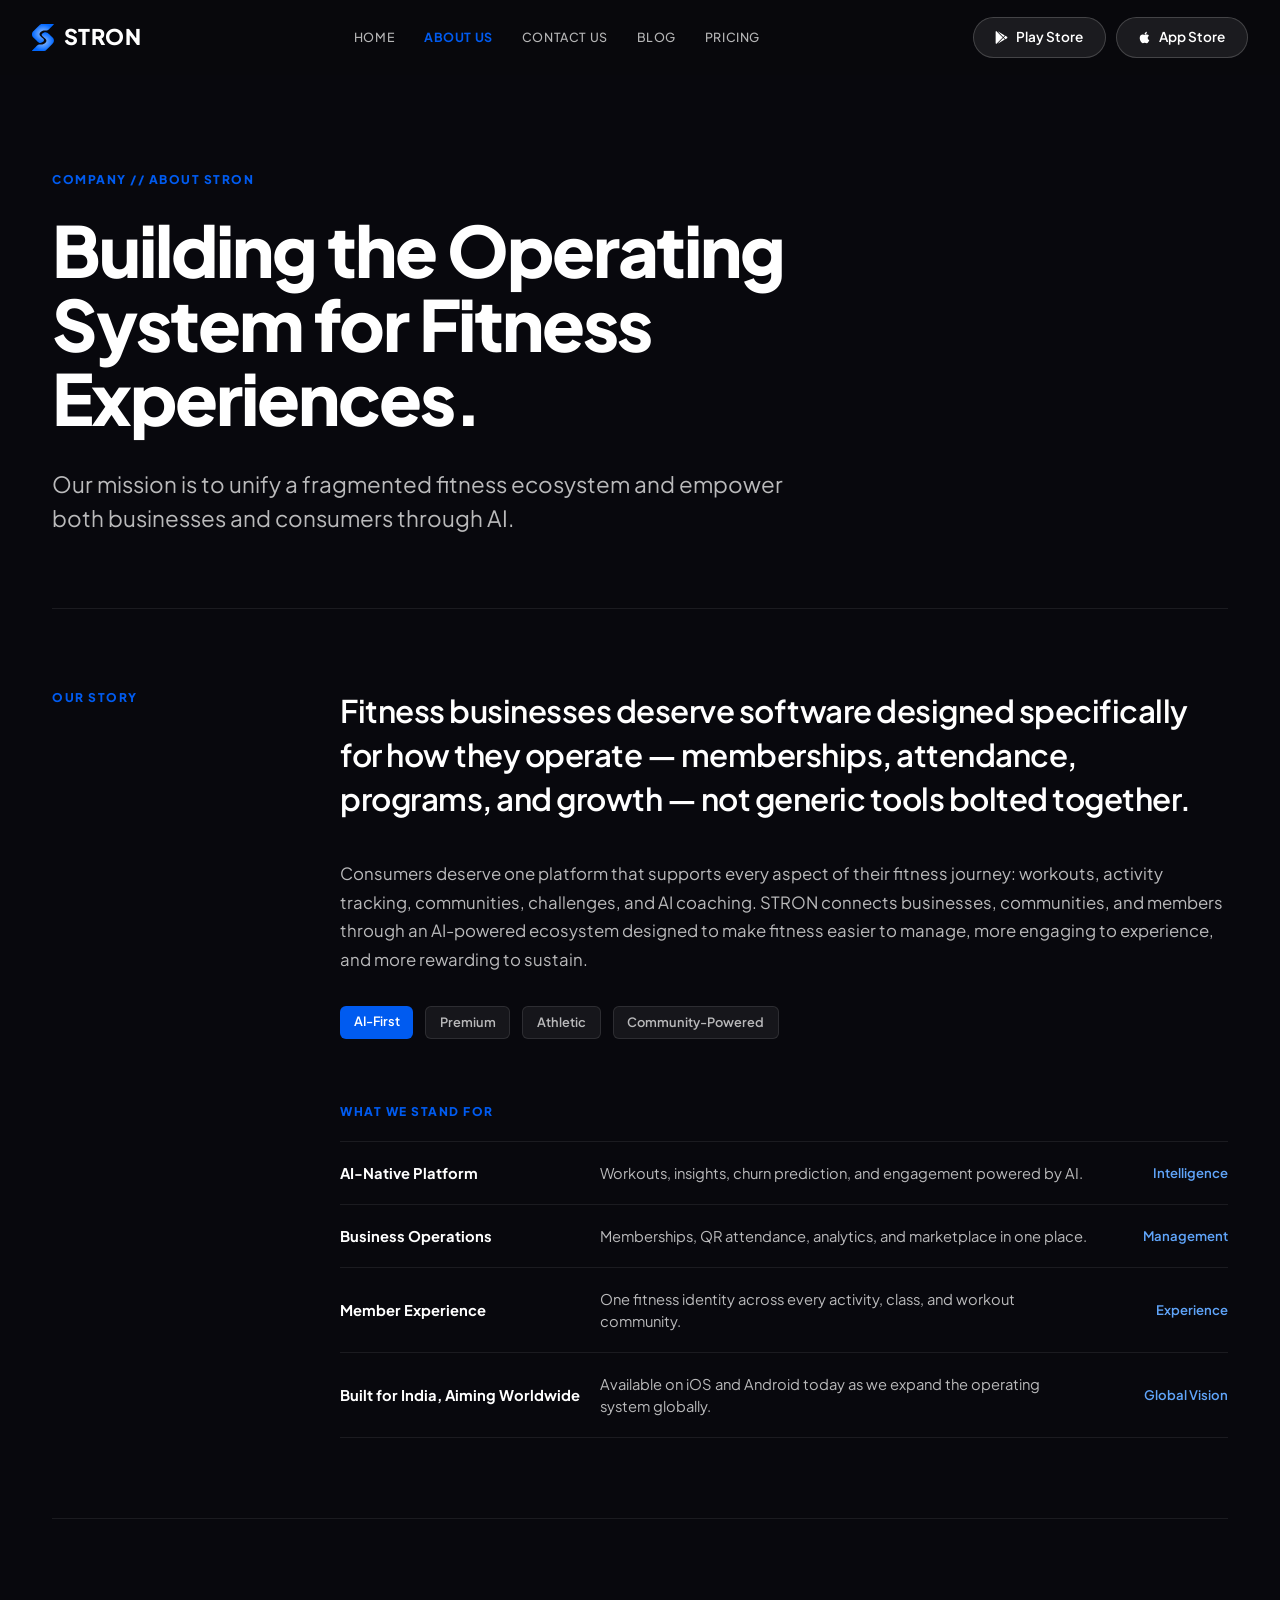
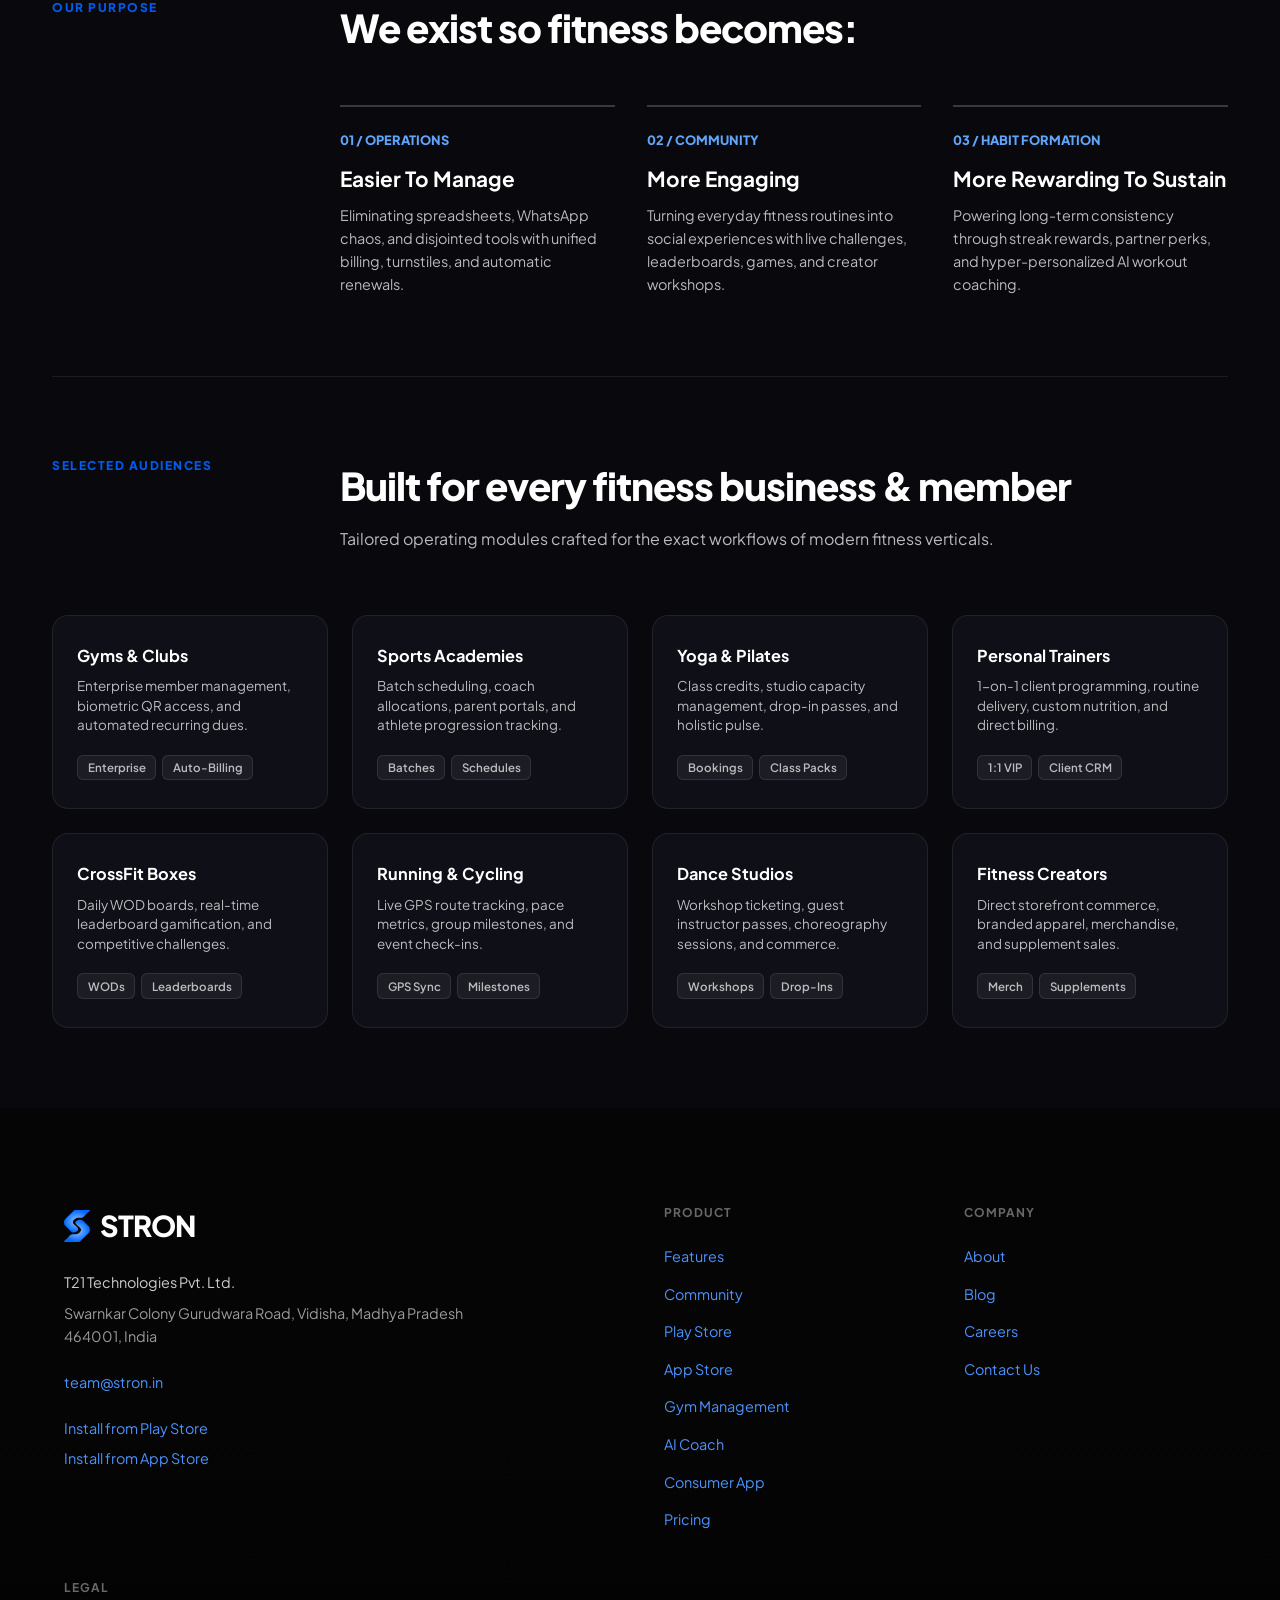
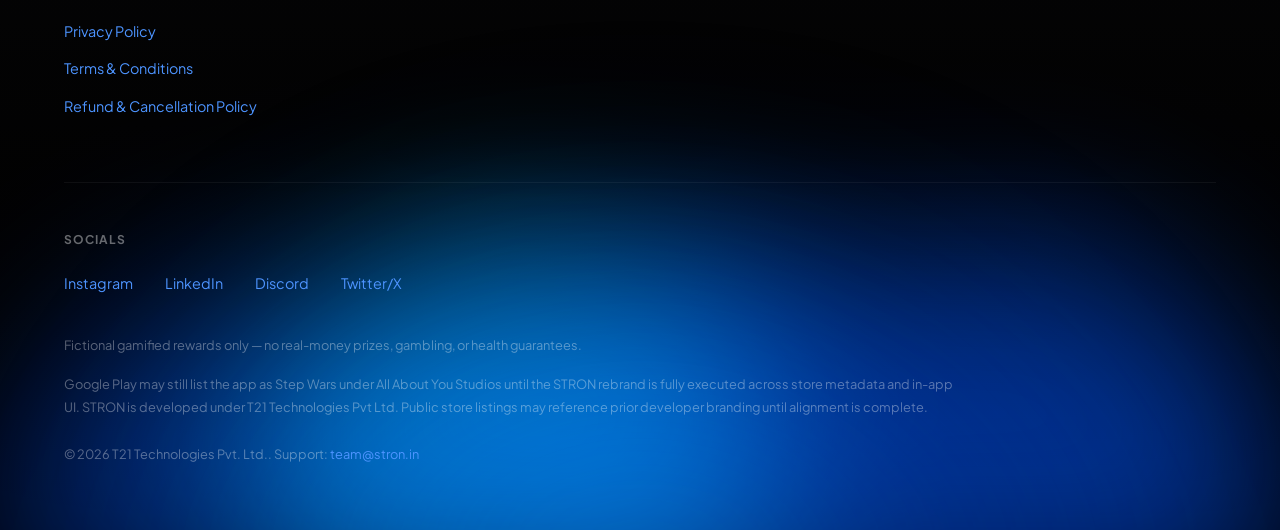
==== about.html @ ba8e8f4c "Remove duplicate navigation bar on About Us page" ====
<!DOCTYPE html>
<html lang="en">
<head>
    <meta charset="UTF-8">
    <meta name="viewport" content="width=device-width, initial-scale=1.0">
    <title>About — STRON | The Fitness Operating Platform</title>
    <meta name="description" content="Building the Operating System for Fitness Experiences. Unifying a fragmented fitness ecosystem through AI.">

    <link rel="preconnect" href="https://fonts.googleapis.com">
    <link rel="preconnect" href="https://fonts.gstatic.com" crossorigin>
    <link href="https://fonts.googleapis.com/css2?family=Plus+Jakarta+Sans:wght@400;500;600;700;800&family=Instrument+Serif:ital@0;1&display=swap" rel="stylesheet">
    <link rel="stylesheet" href="style.css?v=2">

    <style>
        :root {
            --bg-color: #08080d;
            --card-bg: #0e0f17;
            --card-hover: #141522;
            --text-primary: #ffffff;
            --text-secondary: rgba(255, 255, 255, 0.72);
            --text-muted: rgba(255, 255, 255, 0.45);
            --border-light: rgba(255, 255, 255, 0.08);
            --accent-blue: #005bf0;
            --font-main: 'Plus Jakarta Sans', -apple-system, BlinkMacSystemFont, sans-serif;
        }

        body {
            background-color: var(--bg-color);
            color: var(--text-primary);
            font-family: var(--font-main);
            margin: 0;
            padding: 0;
            -webkit-font-smoothing: antialiased;
        }

        /* Minimal Dark Navigation */
        .about-nav {
            position: sticky;
            top: 0;
            z-index: 1000;
            background: rgba(8, 8, 13, 0.95);
            backdrop-filter: blur(14px);
            -webkit-backdrop-filter: blur(14px);
            border-bottom: 1px solid var(--border-light);
            padding: 1.1rem 2.5rem;
            display: flex;
            justify-content: space-between;
            align-items: center;
        }

        .about-nav-logo {
            font-size: 1.15rem;
            font-weight: 800;
            letter-spacing: -0.5px;
            color: #ffffff;
            text-decoration: none;
            display: inline-flex;
            align-items: center;
            gap: 8px;
        }

        .about-nav-links {
            display: flex;
            align-items: center;
            gap: 2rem;
        }

        .about-nav-link {
            font-size: 0.82rem;
            font-weight: 600;
            color: var(--text-muted);
            text-decoration: none;
            letter-spacing: 0.5px;
            transition: color 0.2s ease;
        }

        .about-nav-link:hover, .about-nav-link.active {
            color: #ffffff;
        }

        .about-nav-cta {
            display: flex;
            align-items: center;
            gap: 10px;
        }

        .btn-white-pill {
            background: #ffffff;
            color: #08080d;
            border-radius: 999px;
            padding: 0.55rem 1.35rem;
            font-size: 0.82rem;
            font-weight: 700;
            text-decoration: none;
            display: inline-flex;
            align-items: center;
            gap: 6px;
            border: none;
            transition: all 0.2s ease;
        }

        .btn-white-pill:hover {
            background: #e2e8f0;
            transform: translateY(-1px);
        }

        /* Container */
        .editorial-container {
            max-width: 1240px;
            margin: 0 auto;
            padding: 0 2rem;
        }

        /* Section Layouts */
        .editorial-section {
            padding: 5rem 0;
            border-bottom: 1px solid var(--border-light);
        }

        .editorial-section:last-child {
            border-bottom: none;
        }

        .section-label {
            font-size: 0.75rem;
            font-weight: 800;
            letter-spacing: 1.5px;
            color: #005bf0;
            text-transform: uppercase;
            margin-bottom: 1.5rem;
            display: block;
        }

        /* Hero Header */
        .hero-statement {
            font-size: clamp(2.5rem, 5.5vw, 4.5rem);
            font-weight: 800;
            line-height: 1.05;
            letter-spacing: -2px;
            margin: 0 0 2rem 0;
            color: #ffffff;
            max-width: 980px;
        }

        .hero-lead {
            font-size: clamp(1.1rem, 2vw, 1.4rem);
            line-height: 1.55;
            color: var(--text-secondary);
            max-width: 780px;
            margin: 0;
            font-weight: 400;
        }

        /* Outcomes / Metrics Grid (Dark Theme) */
        .outcomes-grid {
            display: grid;
            grid-template-columns: repeat(4, 1fr);
            border-top: 1px solid var(--border-light);
            border-left: 1px solid var(--border-light);
            margin-top: 2.5rem;
        }

        .outcome-col {
            border-right: 1px solid var(--border-light);
            border-bottom: 1px solid var(--border-light);
            padding: 3rem 2rem 2.5rem 2rem;
            display: flex;
            flex-direction: column;
            justify-content: space-between;
            min-height: 280px;
            background: var(--card-bg);
            transition: background 0.2s ease;
        }

        .outcome-col:hover {
            background: var(--card-hover);
        }

        .outcome-col-header {
            font-size: 0.8rem;
            font-weight: 700;
            color: var(--text-muted);
            letter-spacing: 0.5px;
            display: flex;
            align-items: center;
            justify-content: space-between;
        }

        .outcome-number {
            font-size: clamp(3rem, 4.5vw, 4.2rem);
            font-weight: 800;
            line-height: 1;
            letter-spacing: -2px;
            color: #ffffff;
            margin: 2rem 0 0.5rem 0;
        }

        .outcome-desc {
            font-size: 0.88rem;
            line-height: 1.45;
            color: var(--text-secondary);
            margin: 0;
            font-weight: 400;
        }

        /* 2-Column Asymmetric Row */
        .asym-row {
            display: grid;
            grid-template-columns: 240px 1fr;
            gap: 3rem;
        }

        .statement-text {
            font-size: clamp(1.4rem, 2.5vw, 1.95rem);
            font-weight: 600;
            line-height: 1.4;
            letter-spacing: -0.5px;
            color: #ffffff;
            margin-bottom: 2.5rem;
        }

        /* Directory / Tabular Roster */
        .roster-table {
            width: 100%;
            border-top: 1px solid var(--border-light);
        }

        .roster-row {
            display: grid;
            grid-template-columns: 260px 1fr 140px;
            padding: 1.25rem 0;
            border-bottom: 1px solid var(--border-light);
            font-size: 0.92rem;
            align-items: center;
            transition: background 0.15s ease;
        }

        .roster-row:hover {
            background: rgba(255, 255, 255, 0.03);
        }

        .roster-title {
            font-weight: 700;
            color: #ffffff;
        }

        .roster-desc {
            color: var(--text-secondary);
            font-weight: 400;
        }

        .roster-tag {
            color: #60a5fa;
            text-align: right;
            font-size: 0.82rem;
            font-weight: 600;
        }

        /* Selected Audiences Grid (Dark Theme) */
        .clients-grid {
            display: grid;
            grid-template-columns: repeat(4, 1fr);
            gap: 1.5rem;
            margin-top: 1rem;
        }

        .client-card {
            background: var(--card-bg);
            border: 1px solid var(--border-light);
            border-radius: 16px;
            padding: 1.75rem 1.5rem;
            display: flex;
            flex-direction: column;
            justify-content: space-between;
            min-height: 190px;
            transition: transform 0.2s ease, border-color 0.2s ease, box-shadow 0.2s ease;
        }

        .client-card:hover {
            border-color: rgba(255, 255, 255, 0.2);
            background: var(--card-hover);
            transform: translateY(-2px);
            box-shadow: 0 10px 30px rgba(0,0,0,0.5);
        }

        .client-icon-title {
            display: flex;
            align-items: center;
            gap: 8px;
            font-weight: 700;
            font-size: 1.02rem;
            color: #ffffff;
            margin-bottom: 0.5rem;
        }

        .client-card p {
            font-size: 0.84rem;
            line-height: 1.45;
            color: var(--text-secondary);
            margin: 0 0 1.25rem 0;
            font-weight: 400;
        }

        .client-tags {
            display: flex;
            flex-wrap: wrap;
            gap: 6px;
        }

        .client-tag {
            font-size: 0.72rem;
            font-weight: 600;
            background: rgba(255, 255, 255, 0.06);
            color: rgba(255, 255, 255, 0.7);
            border: 1px solid rgba(255, 255, 255, 0.1);
            padding: 0.2rem 0.6rem;
            border-radius: 6px;
        }

        /* Philosophy 3-Cols */
        .philosophy-grid {
            display: grid;
            grid-template-columns: repeat(3, 1fr);
            gap: 2rem;
        }

        .philosophy-card {
            border-top: 2px solid rgba(255, 255, 255, 0.2);
            padding-top: 1.5rem;
        }

        .philosophy-num {
            font-size: 0.8rem;
            font-weight: 800;
            color: #60a5fa;
            margin-bottom: 1rem;
            display: block;
        }

        .philosophy-title {
            font-size: 1.3rem;
            font-weight: 700;
            color: #ffffff;
            margin: 0 0 0.75rem 0;
            line-height: 1.25;
        }

        .philosophy-desc {
            font-size: 0.9rem;
            line-height: 1.6;
            color: var(--text-secondary);
            margin: 0;
        }

        /* Legal Box */
        .legal-box {
            background: #0e1019;
            border: 1px solid rgba(255, 255, 255, 0.1);
            color: #ffffff;
            border-radius: 24px;
            padding: 3.5rem;
            display: grid;
            grid-template-columns: 1.2fr 1fr;
            gap: 3rem;
            align-items: center;
        }

        /* Footer minimal */
        .editorial-footer {
            padding: 3.5rem 0 4rem 0;
            border-top: 1px solid var(--border-light);
            display: flex;
            justify-content: space-between;
            align-items: center;
            color: var(--text-muted);
            font-size: 0.82rem;
        }

        /* Mobile Responsive */
        @media (max-width: 960px) {
            .outcomes-grid { grid-template-columns: repeat(2, 1fr); }
            .clients-grid { grid-template-columns: repeat(2, 1fr); }
            .philosophy-grid { grid-template-columns: 1fr; }
            .asym-row { grid-template-columns: 1fr; gap: 1rem; }
            .legal-box { grid-template-columns: 1fr; gap: 2rem; padding: 2rem; }
            .roster-row { grid-template-columns: 1fr; gap: 0.5rem; }
            .roster-tag { text-align: left; }
            .about-nav-links { display: none; }
        }

        @media (max-width: 600px) {
            .outcomes-grid { grid-template-columns: 1fr; }
            .clients-grid { grid-template-columns: 1fr; }
            .about-nav { padding: 1rem 1.5rem; }
            .editorial-section { padding: 3.5rem 0; }
        }
    </style>
            <link rel="icon" type="image/svg+xml" href="assets/stron-logo.svg">
</head>
<body>

    <!-- Minimalist Dark Navigation Bar -->
                <!-- Top Black Navigation Bar -->
        <nav class="nav new-nav">
            <div class="nav-container">
                <a href="index.html" class="logo">
                    <svg class="logo-icon" width="22" height="27" viewBox="0 0 207 254" fill="none" xmlns="http://www.w3.org/2000/svg">
                        <g>
                            <path d="M119.61 254H2.19376C1.37286 253.073 0.592382 252.178 -0.421875 251.452V250.891C3.44531 246.013 8.56581 241.421 13.0834 237.075L31.8728 218.886C38.3569 212.604 47.3205 202.12 54.2921 197.125C57.6344 194.773 61.5206 193.311 65.5843 192.876C68.734 192.508 72.9636 192.65 76.1591 192.638C85.9774 192.605 94.4669 193.851 104.113 190.7C107.746 189.514 109.817 188.971 113.178 186.753C116.354 184.657 119.265 183.018 122 180.5C125.295 177.467 127.652 174.89 130.544 171.37C134.824 166.16 135.874 161.624 135.212 155.003C134.498 147.851 130.367 143.802 125.343 139.053C123.724 137.523 122.715 136.394 120.878 134.917C116.255 131.202 111.481 126.819 107.188 122.747C104.383 120.086 98.19 114.933 96.5099 111.966C93.3748 107.814 89.9271 103.588 90.5 98.5004C90.808 93.0054 97.5716 89.1618 101.73 85.9311C103.238 84.7593 107.549 81.9455 109.344 81.2072C116.141 78.4123 128.041 76.6711 135.212 79.0002C139.656 78.9809 146.045 81.143 149.166 83.9515C153.592 87.9066 157.954 91.933 162.25 96.0294C164.477 98.1724 166.621 100.4 168.835 102.555C170.472 104.136 172.208 105.536 173.851 107.115C180.424 113.431 186.955 119.819 193.508 126.151C195.379 127.959 197.227 129.785 198.705 131.889C204.995 140.827 207.49 151.893 205.643 162.665C203.741 173.518 199.319 180.541 191.128 187.607C190.314 188.308 189.383 189.307 188.604 190.08L167.775 210.587C157.96 220.266 148.639 229.798 138.663 239.42L131.487 246.211C128.523 249.063 126.535 251.624 122.436 252.833C121.597 253.081 120.291 253.481 119.61 254Z" fill="url(#paint0_radial_logo_nav)"/>
                            <path d="M86.3885 0H203.805C204.626 0.927005 205.406 1.82229 206.421 2.54762V3.10913C202.553 7.98727 197.433 12.5793 192.915 16.9249L174.126 35.1137C167.642 41.3963 158.678 51.8801 151.707 56.8751C148.364 59.2269 144.478 60.6892 140.414 61.1239C137.265 61.492 133.035 61.3505 129.84 61.3615C120.021 61.3953 111.532 60.1488 101.886 63.2995C98.2527 64.4864 96.1824 65.0287 92.8213 67.2471C89.6451 69.3434 86.7343 71.482 83.999 74C80.7043 77.0329 78.3469 79.1098 75.4548 82.63C71.1747 87.8398 70.1247 92.3757 70.7866 98.9974C71.5011 106.149 75.6321 110.198 80.6561 114.947C82.2749 116.477 83.2837 117.606 85.121 119.083C89.7435 122.798 94.5177 127.181 98.8107 131.253C101.616 133.914 107.809 139.067 109.489 142.034C112.624 146.186 112.995 150.333 112.422 155.42C112.114 160.915 108.427 164.838 104.269 168.069C102.761 169.241 98.4501 172.055 96.6547 172.793C89.8578 175.588 77.3399 181.262 70.169 178.933C65.7253 178.952 59.9542 172.857 56.8332 170.049C52.407 166.093 48.0452 162.067 43.7493 157.971C41.5223 155.828 39.3785 153.6 37.1642 151.445C35.5273 149.864 33.7911 148.464 32.1477 146.885C25.5751 140.569 19.0443 134.181 12.4911 127.849C10.6202 126.041 8.77172 124.215 7.29434 122.111C1.00402 113.173 -1.49052 102.107 0.356312 91.3347C2.25794 80.482 6.6798 73.459 14.8713 66.3933C15.6846 65.6917 16.6155 64.6929 17.3953 63.92L38.2243 43.413C48.0391 33.734 57.36 24.2024 67.336 14.5802L74.5115 7.78897C77.4759 4.93724 79.4642 2.37637 83.5625 1.16656C84.4022 0.918715 85.7083 0.518667 86.3885 0Z" fill="url(#paint1_radial_logo_nav)"/>
                        </g>
                        <defs>
                            <radialGradient id="paint0_radial_logo_nav" cx="0" cy="0" r="1" gradientUnits="userSpaceOnUse" gradientTransform="translate(102.908 164.26) rotate(90) scale(89.7406 103.33)">
                                <stop stop-color="#96C1FF"/>
                                <stop offset="1" stop-color="#0067FF"/>
                            </radialGradient>
                            <radialGradient id="paint1_radial_logo_nav" cx="0" cy="0" r="1" gradientUnits="userSpaceOnUse" gradientTransform="translate(103.091 89.7406) rotate(90) scale(89.7406 103.33)">
                                <stop stop-color="#96C1FF"/>
                                <stop offset="1" stop-color="#0067FF"/>
                            </radialGradient>
                        </defs>
                    </svg>
                    STRON
                </a>
                <div class="nav-links">
                    <a href="index.html" class="nav-link">HOME</a>
                    <a href="about.html" class="nav-link active">ABOUT US</a>
                    <a href="contact.html" class="nav-link">CONTACT US</a>
                    <a href="blog.html" class="nav-link">BLOG</a>
                    <a href="pricing.html" class="nav-link">PRICING</a>
                </div>
                <div class="nav-cta" style="gap: 10px; display: flex; align-items: center;">
                    <a href="https://play.google.com/store/apps/details?id=com.stepwars.stepwarsnew_app" target="_blank" class="nav-pill-btn" style="display: inline-flex; align-items: center; justify-content: center; gap: 8px; background: rgba(255, 255, 255, 0.08); color: #ffffff; border: 1px solid rgba(255, 255, 255, 0.18); border-radius: 999px; font-weight: 600; font-size: 0.85rem; padding: 0.58rem 1.35rem; text-decoration: none; transition: all 0.2s ease;">
                        <svg viewBox="0 0 512 512" width="13" height="13" fill="currentColor"><path d="M325.3 234.3L104.6 13l280.8 161.2-60.1 60.1zM47 0C34 6.8 25.3 19.2 25.3 35.3v441.3c0 16.1 8.7 28.5 21.7 35.3l256.6-256L47 0zm425.2 225.6l-58.9-34.1-65.7 64.5 65.7 64.5 60.1-34.1c18-14.3 18-46.5-1.2-60.8zM104.6 499l280.8-161.2-60.1-60.1L104.6 499z"/></svg>
                        Play Store
                    </a>
                    <a href="https://apps.apple.com" target="_blank" class="nav-pill-btn" style="display: inline-flex; align-items: center; justify-content: center; gap: 8px; background: rgba(255, 255, 255, 0.08); color: #ffffff; border: 1px solid rgba(255, 255, 255, 0.18); border-radius: 999px; font-weight: 600; font-size: 0.85rem; padding: 0.58rem 1.35rem; text-decoration: none; transition: all 0.2s ease;">
                        <svg viewBox="0 0 384 512" width="13" height="13" fill="currentColor"><path d="M318.7 268.7c-.2-36.7 16.4-64.4 50-84.8-18.8-26.9-47.2-41.7-84.7-44.6-35.5-2.8-74.3 20.7-88.5 20.7-15 0-49.4-19.7-76.4-19.7C63.3 141.2 4 184.8 4 273.5q0 39.3 14.4 81.2c12.8 36.7 59 126.7 107.2 125.2 25.2-.6 43-17.9 75.8-17.9 31.8 0 48.3 17.9 76.4 17.9 48.6-.7 90.4-82.5 102.6-119.3-65.2-30.7-61.7-90-61.7-91.9zm-56.6-164.2c27.3-32.4 24.8-61.9 24-72.5-24.1 1.4-52 16.4-67.9 34.9-17.5 19.8-27.8 44.3-25.6 71.9 26.1 2 49.9-11.4 69.5-34.3z"/></svg>
                        App Store
                    </a>
                </div>
                <button class="mobile-menu-toggle" aria-label="Toggle menu">
                    <span></span>
                    <span></span>
                </button>
            </div>
        </nav>

    <main class="editorial-container">
        
        <!-- SECTION 1: HERO HEADER -->
        <section class="editorial-section" style="padding-top: 6rem; padding-bottom: 4.5rem;">
            <span class="section-label">COMPANY // ABOUT STRON</span>
            <h1 class="hero-statement">
                Building the Operating System for Fitness Experiences.
            </h1>
            <p class="hero-lead">
                Our mission is to unify a fragmented fitness ecosystem and empower both businesses and consumers through AI.
            </p>
        </section>

        <!-- SECTION 3: OUR STORY & WHAT WE STAND FOR (Editorial Two-Column Layout) -->
        <section class="editorial-section">
            <div class="asym-row">
                <div>
                    <span class="section-label">OUR STORY</span>
                </div>
                <div>
                    <div class="statement-text">
                        Fitness businesses deserve software designed specifically for how they operate — memberships, attendance, programs, and growth — not generic tools bolted together.
                    </div>
                    <p style="font-size: 1.05rem; line-height: 1.7; color: var(--text-secondary); margin-bottom: 2rem;">
                        Consumers deserve one platform that supports every aspect of their fitness journey: workouts, activity tracking, communities, challenges, and AI coaching. STRON connects businesses, communities, and members through an AI-powered ecosystem designed to make fitness easier to manage, more engaging to experience, and more rewarding to sustain.
                    </p>
                    
                    <div style="display: flex; gap: 12px; margin-bottom: 4rem; flex-wrap: wrap;">
                        <span class="client-tag" style="padding: 0.35rem 0.85rem; font-size: 0.8rem; background: #005bf0; color: #fff; border: none;">AI-First</span>
                        <span class="client-tag" style="padding: 0.35rem 0.85rem; font-size: 0.8rem;">Premium</span>
                        <span class="client-tag" style="padding: 0.35rem 0.85rem; font-size: 0.8rem;">Athletic</span>
                        <span class="client-tag" style="padding: 0.35rem 0.85rem; font-size: 0.8rem;">Community-Powered</span>
                    </div>

                    <!-- Tabular Directory Structure (What We Stand For) -->
                    <span class="section-label" style="margin-bottom: 1.25rem;">WHAT WE STAND FOR</span>
                    <div class="roster-table">
                        
                        <div class="roster-row">
                            <span class="roster-title">AI-Native Platform</span>
                            <span class="roster-desc">Workouts, insights, churn prediction, and engagement powered by AI.</span>
                            <span class="roster-tag">Intelligence</span>
                        </div>

                        <div class="roster-row">
                            <span class="roster-title">Business Operations</span>
                            <span class="roster-desc">Memberships, QR attendance, analytics, and marketplace in one place.</span>
                            <span class="roster-tag">Management</span>
                        </div>

                        <div class="roster-row">
                            <span class="roster-title">Member Experience</span>
                            <span class="roster-desc">One fitness identity across every activity, class, and workout community.</span>
                            <span class="roster-tag">Experience</span>
                        </div>

                        <div class="roster-row">
                            <span class="roster-title">Built for India, Aiming Worldwide</span>
                            <span class="roster-desc">Available on iOS and Android today as we expand the operating system globally.</span>
                            <span class="roster-tag">Global Vision</span>
                        </div>

                    </div>
                </div>
            </div>
        </section>

        <!-- SECTION 4: OUR PHILOSOPHY (3 Core Pillars) -->
        <section class="editorial-section">
            <div class="asym-row">
                <div>
                    <span class="section-label">OUR PURPOSE</span>
                </div>
                <div>
                    <h2 style="font-size: clamp(1.8rem, 3.2vw, 2.4rem); font-weight: 800; letter-spacing: -1px; margin: 0 0 3rem 0; color: #ffffff;">
                        We exist so fitness becomes:
                    </h2>

                    <div class="philosophy-grid">
                        <div class="philosophy-card">
                            <span class="philosophy-num">01 / OPERATIONS</span>
                            <h3 class="philosophy-title">Easier To Manage</h3>
                            <p class="philosophy-desc">Eliminating spreadsheets, WhatsApp chaos, and disjointed tools with unified billing, turnstiles, and automatic renewals.</p>
                        </div>

                        <div class="philosophy-card">
                            <span class="philosophy-num">02 / COMMUNITY</span>
                            <h3 class="philosophy-title">More Engaging</h3>
                            <p class="philosophy-desc">Turning everyday fitness routines into social experiences with live challenges, leaderboards, games, and creator workshops.</p>
                        </div>

                        <div class="philosophy-card">
                            <span class="philosophy-num">03 / HABIT FORMATION</span>
                            <h3 class="philosophy-title">More Rewarding To Sustain</h3>
                            <p class="philosophy-desc">Powering long-term consistency through streak rewards, partner perks, and hyper-personalized AI workout coaching.</p>
                        </div>
                    </div>
                </div>
            </div>
        </section>

        <!-- SECTION 5: BUILT FOR EVERY FITNESS SEGMENT (Selected Audiences Grid) -->
        <section class="editorial-section">
            <div class="asym-row" style="margin-bottom: 2rem;">
                <div>
                    <span class="section-label">SELECTED AUDIENCES</span>
                </div>
                <div>
                    <h2 style="font-size: clamp(1.8rem, 3.2vw, 2.4rem); font-weight: 800; letter-spacing: -1px; margin: 0 0 0.75rem 0; color: #ffffff;">
                        Built for every fitness business & member
                    </h2>
                    <p style="font-size: 1rem; color: var(--text-secondary); margin: 0 0 2rem 0;">
                        Tailored operating modules crafted for the exact workflows of modern fitness verticals.
                    </p>
                </div>
            </div>

            <div class="clients-grid">
                <!-- Card 1 -->
                <div class="client-card">
                    <div>
                        <div class="client-icon-title">Gyms & Clubs</div>
                        <p>Enterprise member management, biometric QR access, and automated recurring dues.</p>
                    </div>
                    <div class="client-tags">
                        <span class="client-tag">Enterprise</span>
                        <span class="client-tag">Auto-Billing</span>
                    </div>
                </div>

                <!-- Card 2 -->
                <div class="client-card">
                    <div>
                        <div class="client-icon-title">Sports Academies</div>
                        <p>Batch scheduling, coach allocations, parent portals, and athlete progression tracking.</p>
                    </div>
                    <div class="client-tags">
                        <span class="client-tag">Batches</span>
                        <span class="client-tag">Schedules</span>
                    </div>
                </div>

                <!-- Card 3 -->
                <div class="client-card">
                    <div>
                        <div class="client-icon-title">Yoga & Pilates</div>
                        <p>Class credits, studio capacity management, drop-in passes, and holistic pulse.</p>
                    </div>
                    <div class="client-tags">
                        <span class="client-tag">Bookings</span>
                        <span class="client-tag">Class Packs</span>
                    </div>
                </div>

                <!-- Card 4 -->
                <div class="client-card">
                    <div>
                        <div class="client-icon-title">Personal Trainers</div>
                        <p>1-on-1 client programming, routine delivery, custom nutrition, and direct billing.</p>
                    </div>
                    <div class="client-tags">
                        <span class="client-tag">1:1 VIP</span>
                        <span class="client-tag">Client CRM</span>
                    </div>
                </div>

                <!-- Card 5 -->
                <div class="client-card">
                    <div>
                        <div class="client-icon-title">CrossFit Boxes</div>
                        <p>Daily WOD boards, real-time leaderboard gamification, and competitive challenges.</p>
                    </div>
                    <div class="client-tags">
                        <span class="client-tag">WODs</span>
                        <span class="client-tag">Leaderboards</span>
                    </div>
                </div>

                <!-- Card 6 -->
                <div class="client-card">
                    <div>
                        <div class="client-icon-title">Running & Cycling</div>
                        <p>Live GPS route tracking, pace metrics, group milestones, and event check-ins.</p>
                    </div>
                    <div class="client-tags">
                        <span class="client-tag">GPS Sync</span>
                        <span class="client-tag">Milestones</span>
                    </div>
                </div>

                <!-- Card 7 -->
                <div class="client-card">
                    <div>
                        <div class="client-icon-title">Dance Studios</div>
                        <p>Workshop ticketing, guest instructor passes, choreography sessions, and commerce.</p>
                    </div>
                    <div class="client-tags">
                        <span class="client-tag">Workshops</span>
                        <span class="client-tag">Drop-Ins</span>
                    </div>
                </div>

                <!-- Card 8 -->
                <div class="client-card">
                    <div>
                        <div class="client-icon-title">Fitness Creators</div>
                        <p>Direct storefront commerce, branded apparel, merchandise, and supplement sales.</p>
                    </div>
                    <div class="client-tags">
                        <span class="client-tag">Merch</span>
                        <span class="client-tag">Supplements</span>
                    </div>
                </div>
            </div>
        </section>

        </main>

        <footer id="contact" class="new-footer" style="padding: 6rem 4rem 4rem 4rem; min-height: 60vh; display: flex; flex-direction: column; justify-content: flex-end; position: relative; overflow: hidden; background: #000;">
        <div class="footer-blob-container">
            <div class="footer-blob footer-blob-1"></div>
            <div class="footer-blob footer-blob-2"></div>
            <div class="footer-blob footer-blob-3"></div>
            <div class="footer-blob footer-blob-4"></div>
        </div>
        <div class="footer-blobs-overlay"></div>
        <div class="footer-glow"></div>
        
        <div class="footer-content" style="position: relative; z-index: 10; max-width: 1200px; margin: 0 auto; width: 100%; display: flex; flex-direction: column; gap: 4rem;">
            
            <!-- Top 4 Columns -->
            <div style="display: grid; grid-template-columns: repeat(auto-fit, minmax(200px, 1fr)); gap: 3rem;">
                <!-- Col 1 -->
                <div style="grid-column: span 2;">
                    <div style="display: inline-flex; align-items: center; gap: 10px; font-size: 1.8rem; font-weight: 800; letter-spacing: -1px; margin-bottom: 1.5rem; color: #fff;">
                        <svg width="26" height="32" viewBox="0 0 207 254" fill="none" xmlns="http://www.w3.org/2000/svg">
                            <path d="M119.61 254H2.19376C1.37286 253.073 0.592382 252.178 -0.421875 251.452V250.891C3.44531 246.013 8.56581 241.421 13.0834 237.075L31.8728 218.886C38.3569 212.604 47.3205 202.12 54.2921 197.125C57.6344 194.773 61.5206 193.311 65.5843 192.876C68.734 192.508 72.9636 192.65 76.1591 192.638C85.9774 192.605 94.4669 193.851 104.113 190.7C107.746 189.514 109.817 188.971 113.178 186.753C116.354 184.657 119.265 183.018 122 180.5C125.295 177.467 127.652 174.89 130.544 171.37C134.824 166.16 135.874 161.624 135.212 155.003C134.498 147.851 130.367 143.802 125.343 139.053C123.724 137.523 122.715 136.394 120.878 134.917C116.255 131.202 111.481 126.819 107.188 122.747C104.383 120.086 98.19 114.933 96.5099 111.966C93.3748 107.814 89.9271 103.588 90.5 98.5004C90.808 93.0054 97.5716 89.1618 101.73 85.9311C103.238 84.7593 107.549 81.9455 109.344 81.2072C116.141 78.4123 128.041 76.6711 135.212 79.0002C139.656 78.9809 146.045 81.143 149.166 83.9515C153.592 87.9066 157.954 91.933 162.25 96.0294C164.477 98.1724 166.621 100.4 168.835 102.555C170.472 104.136 172.208 105.536 173.851 107.115C180.424 113.431 186.955 119.819 193.508 126.151C195.379 127.959 197.227 129.785 198.705 131.889C204.995 140.827 207.49 151.893 205.643 162.665C203.741 173.518 199.319 180.541 191.128 187.607C190.314 188.308 189.383 189.307 188.604 190.08L167.775 210.587C157.96 220.266 148.639 229.798 138.663 239.42L131.487 246.211C128.523 249.063 126.535 251.624 122.436 252.833C121.597 253.081 120.291 253.481 119.61 254Z" fill="url(#paint0_radial_logo_ft)"/>
                            <path d="M86.3885 0H203.805C204.626 0.927005 205.406 1.82229 206.421 2.54762V3.10913C202.553 7.98727 197.433 12.5793 192.915 16.9249L174.126 35.1137C167.642 41.3963 158.678 51.8801 151.707 56.8751C148.364 59.2269 144.478 60.6892 140.414 61.1239C137.265 61.492 133.035 61.3505 129.84 61.3615C120.021 61.3953 111.532 60.1488 101.886 63.2995C98.2527 64.4864 96.1824 65.0287 92.8213 67.2471C89.6451 69.3434 86.7343 71.482 83.999 74C80.7043 77.0329 78.3469 79.1098 75.4548 82.63C71.1747 87.8398 70.1247 92.3757 70.7866 98.9974C71.5011 106.149 75.6321 110.198 80.6561 114.947C82.2749 116.477 83.2837 117.606 85.121 119.083C89.7435 122.798 94.5177 127.181 98.8107 131.253C101.616 133.914 107.809 139.067 109.489 142.034C112.624 146.186 112.995 150.333 112.422 155.42C112.114 160.915 108.427 164.838 104.269 168.069C102.761 169.241 98.4501 172.055 96.6547 172.793C89.8578 175.588 77.3399 181.262 70.169 178.933C65.7253 178.952 59.9542 172.857 56.8332 170.049C52.407 166.093 48.0452 162.067 43.7493 157.971C41.5223 155.828 39.3785 153.6 37.1642 151.445C35.5273 149.864 33.7911 148.464 32.1477 146.885C25.5751 140.569 19.0443 134.181 12.4911 127.849C10.6202 126.041 8.77172 124.215 7.29434 122.111C1.00402 113.173 -1.49052 102.107 0.356312 91.3347C2.25794 80.482 6.6798 73.459 14.8713 66.3933C15.6846 65.6917 16.6155 64.6929 17.3953 63.92L38.2243 43.413C48.0391 33.734 57.36 24.2024 67.336 14.5802L74.5115 7.78897C77.4759 4.93724 79.4642 2.37637 83.5625 1.16656C84.4022 0.918715 85.7083 0.518667 86.3885 0Z" fill="url(#paint1_radial_logo_ft)"/>
                        <defs>
                            <radialGradient id="paint0_radial_logo_ft" cx="0" cy="0" r="1" gradientUnits="userSpaceOnUse" gradientTransform="translate(102.908 164.26) rotate(90) scale(89.7406 103.33)">
                                <stop stop-color="#96C1FF"/>
                                <stop offset="1" stop-color="#0067FF"/>
                            </radialGradient>
                            <radialGradient id="paint1_radial_logo_ft" cx="0" cy="0" r="1" gradientUnits="userSpaceOnUse" gradientTransform="translate(103.091 89.7406) rotate(90) scale(89.7406 103.33)">
                                <stop stop-color="#96C1FF"/>
                                <stop offset="1" stop-color="#0067FF"/>
                            </radialGradient>
                        </defs>
                    </svg>
                    STRON
                </div>
                    <div style="color: rgba(255,255,255,0.6); font-size: 0.9rem; line-height: 1.6; margin-bottom: 1.5rem;">
                        <div style="color: rgba(255,255,255,0.8); margin-bottom: 0.5rem;">T21 Technologies Pvt. Ltd.</div>
                        Swarnkar Colony Gurudwara Road, Vidisha, Madhya Pradesh<br>
                        464001, India<br><br>
                        <a href="mailto:team@stron.in" style="color: #4d94ff; text-decoration: none;">team@stron.in</a>
                    </div>
                    <div style="display: flex; flex-direction: column; gap: 0.5rem;">
                        <a href="https://play.google.com/store/apps/details?id=com.stepwars.stepwarsnew_app" target="_blank" style="color: #4d94ff; text-decoration: none; font-size: 0.9rem;">Install from Play Store</a>
                        <a href="https://apps.apple.com" target="_blank" style="color: #4d94ff; text-decoration: none; font-size: 0.9rem;">Install from App Store</a>
                    </div>
                </div>

                <!-- Col 2 -->
                <div>
                    <div style="font-size: 0.75rem; font-weight: 700; color: rgba(255,255,255,0.4); letter-spacing: 1px; margin-bottom: 1.5rem; text-transform: uppercase;">Product</div>
                    <div style="display: flex; flex-direction: column; gap: 1rem;">
                        <a href="index.html" style="color: #4d94ff; text-decoration: none; font-size: 0.9rem;">Features</a>
                        <a href="index.html" style="color: #4d94ff; text-decoration: none; font-size: 0.9rem;">Community</a>
                        <a href="https://play.google.com/store/apps/details?id=com.stepwars.stepwarsnew_app" target="_blank" style="color: #4d94ff; text-decoration: none; font-size: 0.9rem;">Play Store</a>
                        <a href="https://apps.apple.com" target="_blank" style="color: #4d94ff; text-decoration: none; font-size: 0.9rem;">App Store</a>
                        <a href="index.html" style="color: #4d94ff; text-decoration: none; font-size: 0.9rem;">Gym Management</a>
                        <a href="index.html" style="color: #4d94ff; text-decoration: none; font-size: 0.9rem;">AI Coach</a>
                        <a href="index.html" style="color: #4d94ff; text-decoration: none; font-size: 0.9rem;">Consumer App</a>
                        <a href="pricing.html" style="color: #4d94ff; text-decoration: none; font-size: 0.9rem;">Pricing</a>
                    </div>
                </div>

                <!-- Col 3 -->
                <div>
                    <div style="font-size: 0.75rem; font-weight: 700; color: rgba(255,255,255,0.4); letter-spacing: 1px; margin-bottom: 1.5rem; text-transform: uppercase;">Company</div>
                    <div style="display: flex; flex-direction: column; gap: 1rem;">
                        <a href="about.html" style="color: #4d94ff; text-decoration: none; font-size: 0.9rem;">About</a>
                        <a href="blog.html" style="color: #4d94ff; text-decoration: none; font-size: 0.9rem;">Blog</a>
                        <a href="#" style="color: #4d94ff; text-decoration: none; font-size: 0.9rem;">Careers</a>
                        <a href="contact.html" style="color: #4d94ff; text-decoration: none; font-size: 0.9rem;">Contact Us</a>
                    </div>
                </div>

                <!-- Col 4 -->
                <div>
                    <div style="font-size: 0.75rem; font-weight: 700; color: rgba(255,255,255,0.4); letter-spacing: 1px; margin-bottom: 1.5rem; text-transform: uppercase;">Legal</div>
                    <div style="display: flex; flex-direction: column; gap: 1rem;">
                        <a href="#" style="color: #4d94ff; text-decoration: none; font-size: 0.9rem;">Privacy Policy</a>
                        <a href="#" style="color: #4d94ff; text-decoration: none; font-size: 0.9rem;">Terms & Conditions</a>
                        <a href="#" style="color: #4d94ff; text-decoration: none; font-size: 0.9rem;">Refund & Cancellation Policy</a>
                    </div>
                </div>
            </div>

            <!-- Bottom Info -->
            <div style="display: flex; flex-direction: column; gap: 2.5rem; border-top: 1px solid rgba(255,255,255,0.05); padding-top: 3rem;">
                <div>
                    <div style="font-size: 0.75rem; font-weight: 700; color: rgba(255,255,255,0.4); letter-spacing: 1px; margin-bottom: 1.5rem; text-transform: uppercase;">Socials</div>
                    <div style="display: flex; gap: 2rem;">
                        <a href="#" style="color: #4d94ff; text-decoration: none; font-size: 0.9rem;">Instagram</a>
                        <a href="#" style="color: #4d94ff; text-decoration: none; font-size: 0.9rem;">LinkedIn</a>
                        <a href="#" style="color: #4d94ff; text-decoration: none; font-size: 0.9rem;">Discord</a>
                        <a href="#" style="color: #4d94ff; text-decoration: none; font-size: 0.9rem;">Twitter/X</a>
                    </div>
                </div>
                
                <div style="color: rgba(255,255,255,0.35); font-size: 0.8rem; line-height: 1.8; max-width: 900px;">
                    <p style="margin-bottom: 1rem;">Fictional gamified rewards only — no real-money prizes, gambling, or health guarantees.</p>
                    <p style="margin-bottom: 1.5rem;">Google Play may still list the app as Step Wars under All About You Studios until the STRON rebrand is fully executed across store metadata and in-app UI. STRON is developed under T21 Technologies Pvt Ltd. Public store listings may reference prior developer branding until alignment is complete.</p>
                    <p>© 2026 T21 Technologies Pvt. Ltd.. Support: <a href="mailto:team@stron.in" style="color: #4d94ff; text-decoration: none;">team@stron.in</a></p>
                </div>
            </div>

        </div>
    </footer>

    <script>
        // Sticky nav scroll logic
        const stickyNav = document.getElementById('sticky-nav');
        if (stickyNav) {
            let lastY = 0;
            window.addEventListener('scroll', () => {
                const currentY = window.scrollY;
                if (currentY > 150) {
                    if (currentY < lastY) {
                        stickyNav.style.transform = 'translateY(0px)';
                    } else {
                        stickyNav.style.transform = 'translateY(-100%)';
                    }
                } else {
                    stickyNav.style.transform = 'translateY(-100%)';
                }
                lastY = currentY;
            });
        }

        
    </script>
</body>
</html>
---- style.css ----
/* ==========================================================================
   STRON - High Fidelity Modern CSS
   ========================================================================== */

:root {
    /* Color Palette */
    --bg-primary: #0a0a0a;
    --bg-elevated: #141414;
    --bg-card: rgba(255, 255, 255, 0.03);
    --border-subtle: rgba(255, 255, 255, 0.1);
    --border-hover: rgba(255, 255, 255, 0.2);
    
    --text-primary: #ffffff;
    --text-secondary: rgba(255, 255, 255, 0.7);
    --text-muted: rgba(255, 255, 255, 0.4);
    
    --accent: #005bf0; /* Bright blue button */
    --accent-hover: #0070ff;
    
    --gradient-hero: linear-gradient(180deg, #0047b3 0%, #0a0a0a 100%);
    --gradient-2: linear-gradient(135deg, #005bf0 0%, #003380 100%);
    
    /* Typography */
    --font-main: 'Helvetica Neue', sans-serif;
    
    /* Spacing */
    --sp-xs: 0.5rem;
    --sp-sm: 1rem;
    --sp-md: 2rem;
    --sp-lg: 4rem;
    --sp-xl: 8rem;
    
    /* Layout */
    --max-width: 1600px;
    --nav-height: 80px;
    
    /* Transitions */
    --tr-fast: 0.2s cubic-bezier(0.16, 1, 0.3, 1);
    --tr-med: 0.4s cubic-bezier(0.16, 1, 0.3, 1);
    --tr-slow: 0.8s cubic-bezier(0.16, 1, 0.3, 1);
    --tr-spring: 0.5s cubic-bezier(0.175, 0.885, 0.32, 1.275);
    
    /* Shadows */
    --shadow-deep: 0 30px 60px rgba(0,0,0,0.5);
    --shadow-glow: 0 10px 30px rgba(0, 0, 0, 0.3), 0 0 40px rgba(51, 133, 255, 0.3);
}

html {
    font-size: 80%; /* Shrink everything by 20% globally */
}

/* ==========================================================================
   RESET & BASE
   ========================================================================== */
* {
    margin: 0;
    padding: 0;
    box-sizing: border-box;
}

html {
    scroll-behavior: smooth;
    font-size: 16px;
}

body {
    background-color: var(--bg-primary);
    color: var(--text-primary);
    font-family: var(--font-main);
    line-height: 1.5;
    -webkit-font-smoothing: antialiased;
    -moz-osx-font-smoothing: grayscale;
    overflow-x: hidden;
}

a {
    text-decoration: none;
    color: inherit;
}

button {
    border: none;
    background: none;
    font-family: inherit;
    cursor: pointer;
}

ul {
    list-style: none;
}

/* ==========================================================================
   TYPOGRAPHY
   ========================================================================== */
.h-hero {
    font-size: clamp(3rem, 5vw + 1rem, 5rem);
    font-weight: 800;
    line-height: 1.05;
    letter-spacing: -0.05em;
    margin-bottom: var(--sp-md);
}

.h-sec {
    font-size: clamp(2rem, 3vw + 1rem, 3.5rem);
    font-weight: 700;
    line-height: 1.1;
    letter-spacing: -0.02em;
    margin-bottom: var(--sp-sm);
}

.h-editorial {
    font-size: clamp(3.5rem, 6vw + 1rem, 7rem);
    font-weight: 800;
    line-height: 1;
    letter-spacing: -0.06em;
    text-transform: uppercase;
}

.h-editorial span {
    display: block;
    font-size: clamp(1.2rem, 2vw + 1rem, 2.5rem);
    font-weight: 400;
    text-transform: lowercase;
    font-style: italic;
    color: var(--text-secondary);
    margin: var(--sp-xs) 0;
    letter-spacing: normal;
}

.h-editorial.large {
    font-size: clamp(3rem, 5vw + 1rem, 6rem);
}

.copy {
    font-size: 1.125rem;
    color: var(--text-secondary);
    max-width: 540px;
    line-height: 1.6;
}

.text-center { text-align: center; }
.mx-auto { margin-left: auto; margin-right: auto; }

/* ==========================================================================
   UTILITIES
   ========================================================================== */
.container {
    max-width: var(--max-width);
    margin: 0 auto;
    padding: 0 var(--sp-md);
}

.section {
    padding: var(--sp-xl) 0;
    position: relative;
}

.bg-elevated {
    background-color: var(--bg-elevated);
}

.mt-small { margin-top: var(--sp-sm); }
.mt-medium { margin-top: var(--sp-md); }
.mt-large { margin-top: var(--sp-lg); }
.mb-large { margin-bottom: var(--sp-lg); }
.mt-auto { margin-top: auto; }

.grid-3 {
    display: grid;
    grid-template-columns: repeat(auto-fit, minmax(300px, 1fr));
    gap: var(--sp-md);
}

/* ==========================================================================
   COMPONENTS
   ========================================================================== */

/* Buttons */
.btn {
    display: inline-flex;
    align-items: center;
    justify-content: center;
    padding: 1rem 1.5rem;
    font-size: 0.875rem;
    font-weight: 600;
    text-transform: uppercase;
    letter-spacing: 0.05em;
    border-radius: 100px;
    transition: transform var(--tr-spring), background var(--tr-fast), box-shadow var(--tr-spring), border-color var(--tr-fast);
}

.btn:active {
    transform: scale(0.96) !important;
}

.btn-primary {
    background: linear-gradient(135deg, var(--accent) 0%, #004aa6 100%);
    color: #fff;
    box-shadow: 0 4px 15px rgba(0, 91, 240, 0.4);
    border: 1px solid rgba(255,255,255,0.2);
}

.btn-primary:hover {
    background: linear-gradient(135deg, var(--accent-hover) 0%, var(--accent) 100%);
    box-shadow: 0 8px 25px rgba(0, 91, 240, 0.6);
    transform: translateY(-2px);
}

.btn-secondary {
    background-color: transparent;
    color: var(--text-primary);
    border: 1px solid var(--border-subtle);
}

.btn-secondary:hover {
    background-color: rgba(255, 255, 255, 0.05);
    border-color: rgba(255, 255, 255, 0.2);
    transform: translateY(-2px);
}

.arrow {
    margin-left: 0.5rem;
    transition: transform var(--tr-fast);
}

.btn:hover .arrow {
    transform: translateX(4px);
}

/* Glass Panels */
.glass-panel {
    background: var(--bg-card);
    border: 1px solid var(--border-subtle);
    border-radius: 10px;
    backdrop-filter: blur(20px);
    -webkit-backdrop-filter: blur(20px);
    box-shadow: inset 0 1px 0 rgba(255, 255, 255, 0.1), 0 20px 40px rgba(0, 0, 0, 0.4);
}

/* Chips */
.chip {
    padding: 0.5rem 1rem;
    border: 1px solid var(--border-subtle);
    border-radius: 100px;
    font-size: 0.875rem;
    color: var(--text-secondary);
    transition: var(--tr-fast);
    background: transparent;
}

.chip:hover {
    border-color: var(--border-hover);
    color: var(--text-primary);
}

.chip.active {
    background-color: var(--text-primary);
    color: var(--bg-primary);
    border-color: var(--text-primary);
}

/* ==========================================================================
   NAVIGATION
   ========================================================================== */
/* ==========================================================================
   HERO CARD & NAVIGATION
   ========================================================================== */
.hero-card-wrapper {
    padding: 0.2rem 0.65rem 0.65rem 0.65rem;
    width: 100%;
    background: #08080c;
    box-sizing: border-box;
}

.hero-card {
    position: relative;
    width: 100%;
    max-width: 100%;
    margin: 0 auto;
    min-height: calc(100vh - 90px);
    border-radius: 18px;
    border: 1px solid rgba(255, 255, 255, 0.12);
    box-shadow: 0 20px 50px rgba(0, 0, 0, 0.4);
    overflow: hidden;
    display: flex;
    flex-direction: column;
    background: linear-gradient(135deg, #001f5c 0%, #0036a7 50%, #00194d 100%);
}

.hero-card::before {
    content: '';
    position: absolute;
    top: 0;
    left: 0;
    right: 0;
    bottom: 0;
    background-image: 
        linear-gradient(rgba(255, 255, 255, 0.018) 1px, transparent 1px),
        linear-gradient(90deg, rgba(255, 255, 255, 0.018) 1px, transparent 1px);
    background-size: 42px 42px;
    background-position: center center;
    z-index: 1;
    pointer-events: none;
}

/* Hero Full-Coverage Organic Moving Blue Gradient */

.hero-blob-container {
    position: absolute;
    inset: -100px;
    filter: blur(80px);
    opacity: 0.95;
    z-index: 0;
    pointer-events: none;
    overflow: hidden;
}

.hero-blob {
    position: absolute;
    border-radius: 50%;
}

.hero-blob-1 {
    width: 800px;
    height: 800px;
    background: #003399;
    left: -10%;
    top: -10%;
    animation: heroBlobFloat1 6s infinite alternate ease-in-out;
}

.hero-blob-2 {
    width: 900px;
    height: 900px;
    background: #005bf0;
    right: -10%;
    top: 5%;
    animation: heroBlobFloat2 5.2s infinite alternate ease-in-out;
}

.hero-blob-3 {
    width: 850px;
    height: 850px;
    background: #0044cc;
    left: 20%;
    bottom: -15%;
    animation: heroBlobFloat3 6.5s infinite alternate ease-in-out;
}

.hero-blob-4 {
    width: 750px;
    height: 750px;
    background: #0088ff;
    right: 15%;
    top: -5%;
    opacity: 0.85;
    animation: heroBlobFloat4 5.5s infinite alternate ease-in-out;
}

.hero-blob-5 {
    width: 700px;
    height: 700px;
    background: #00227a;
    left: 45%;
    top: 30%;
    opacity: 0.9;
    animation: heroBlobFloat1 7s infinite alternate-reverse ease-in-out;
}

@keyframes heroBlobFloat1 {
    0% { transform: translate(0, 0) scale(1) rotate(0deg); }
    50% { transform: translate(70px, -50px) scale(1.15) rotate(10deg); }
    100% { transform: translate(-40px, 40px) scale(0.92) rotate(-8deg); }
}

@keyframes heroBlobFloat2 {
    0% { transform: translate(0, 0) scale(1) rotate(0deg); }
    50% { transform: translate(-60px, -60px) scale(1.2) rotate(-12deg); }
    100% { transform: translate(50px, 35px) scale(0.95) rotate(10deg); }
}

@keyframes heroBlobFloat3 {
    0% { transform: translate(0, 0) scale(1) rotate(0deg); }
    50% { transform: translate(60px, -45px) scale(1.18) rotate(15deg); }
    100% { transform: translate(-50px, 40px) scale(0.9) rotate(-10deg); }
}

@keyframes heroBlobFloat4 {
    0% { transform: translate(0, 0) scale(1) rotate(0deg); }
    50% { transform: translate(-50px, -45px) scale(1.22) rotate(-10deg); }
    100% { transform: translate(40px, -20px) scale(1.05) rotate(8deg); }
}

.hero-blobs-overlay {
    position: absolute;
    inset: 0;
    background: rgba(0, 0, 0, 0.05);
    pointer-events: none;
    z-index: 0;
}

.new-nav {
    position: relative;
    width: 100%;
    height: 75px;
    display: flex;
    align-items: center;
    background: #08080c;
    z-index: 100;
}

.nav-divider {
    width: 1px;
    height: 18px;
    background: rgba(255, 255, 255, 0.2);
    margin: 0 1.5rem;
}

.nav-container {
    width: 100%;
    max-width: 1600px;
    margin: 0 auto;
    padding: 0 2rem;
    display: flex;
    justify-content: space-between;
    align-items: center;
}

.logo {
    display: flex;
    align-items: center;
    gap: 10px;
    font-size: 1.35rem;
    font-weight: 800;
    letter-spacing: 0.02em;
    color: #fff;
    text-decoration: none;
    margin-left: 0;
}

.nav-links {
    display: flex;
    gap: 1.8rem;
    align-items: center;
}

.nav-link {
    font-size: 0.78rem;
    font-weight: 500;
    letter-spacing: 0.6px;
    color: rgba(255, 255, 255, 0.7);
    transition: var(--tr-fast);
    text-decoration: none;
}

.nav-link:hover {
    color: #fff;
}

.nav-cta {
    display: flex;
    gap: 0.75rem;
    margin-right: 0;
}

.nav-cta .btn-primary {
    background: #0a66f0;
    border: 1px solid rgba(255, 255, 255, 0.18);
    box-shadow: 0 4px 15px rgba(10, 102, 240, 0.35);
    padding: 0.5rem 1.15rem;
    border-radius: 8px;
    font-weight: 600;
    font-size: 0.86rem;
    text-transform: none;
    letter-spacing: normal;
    transition: all 0.25s ease;
}

.nav-cta .btn-primary:hover {
    background: #005bf0;
    transform: translateY(-2px);
    box-shadow: 0 6px 20px rgba(10, 102, 240, 0.5);
}

.mobile-menu-toggle {
    display: none;
}

/* ==========================================================================
   HERO CONTENT
   ========================================================================== */
.new-hero {
    flex-grow: 1;
    display: flex;
    justify-content: flex-start;
    align-items: flex-start;
    padding: 0 2rem;
    max-width: 1600px;
    margin: 0 auto;
    width: 100%;
    position: relative;
    z-index: 10;
}

.hero-content-left {
    flex: 1;
    max-width: 580px;
    margin-top: clamp(8.5rem, 16vh, 12.5rem);
    margin-left: clamp(2rem, 5vw, 6rem);
    display: flex;
    flex-direction: column;
    gap: 1.35rem;
}

.h-hero {
    font-size: clamp(2.35rem, 3.4vw, 2.9rem);
    line-height: 1.14;
    font-weight: 600;
    letter-spacing: -0.025em;
    color: #fff;
    margin: 0;
}

.hero-subhead {
    font-size: 0.98rem;
    line-height: 1.62;
    color: rgba(255, 255, 255, 0.85);
    margin: 0;
    max-width: 465px;
    text-shadow: none;
}

/* Hero CTA Button Group */
.hero-cta-group {
    display: flex;
    align-items: center;
    gap: 0.85rem;
    margin-top: 0.5rem;
}

.hero-pill-btn {
    display: inline-flex;
    align-items: center;
    justify-content: center;
    gap: 0.5rem;
    padding: 0.62rem 1.35rem;
    background: #d8dadf;
    color: #050506;
    font-size: 0.88rem;
    font-weight: 600;
    letter-spacing: -0.01em;
    border-radius: 8px;
    text-decoration: none;
    transition: all 0.28s cubic-bezier(0.16, 1, 0.3, 1);
    box-shadow: 0 3px 12px rgba(0, 0, 0, 0.18);
    border: 1px solid rgba(255, 255, 255, 0.4);
}

.hero-pill-btn:hover {
    background: #ffffff;
    transform: translateY(-2px);
    box-shadow: 0 8px 20px rgba(0, 0, 0, 0.3);
    color: #000000;
}

.hero-pill-btn.btn-explore {
    padding: 0.62rem 1.5rem;
}

.btn-phone-icon {
    flex-shrink: 0;
    width: 16px;
    height: 16px;
    color: #000000;
    transition: transform 0.25s ease;
}

.hero-pill-btn:hover .btn-phone-icon {
    transform: scale(1.1) rotate(-8deg);
}

.glass-card {
    background: rgba(20, 20, 20, 0.7);
    backdrop-filter: blur(12px);
    -webkit-backdrop-filter: blur(12px);
    border: 1px solid rgba(255,255,255,0.1);
    padding: 1rem;
    border-radius: 8px;
    display: flex;
    align-items: center;
    gap: 1rem;
    box-shadow: 0 10px 20px rgba(0,0,0,0.3);
}

.card-icon {
    width: 40px;
    height: 40px;
    border-radius: 50%;
    background: var(--gradient-1);
}

.card-title {
    font-size: 0.875rem;
    font-weight: 600;
}

.card-subtitle {
    font-size: 0.75rem;
    color: var(--accent);
}

.stat-value {
    font-size: 1.5rem;
    font-weight: 800;
}

.stat-label {
    font-size: 0.75rem;
    color: var(--text-secondary);
}

.event-date {
    font-size: 0.75rem;
    color: var(--accent);
    font-weight: 600;
    text-transform: uppercase;
}

.event-title {
    font-size: 0.875rem;
    font-weight: 600;
}

/* ==========================================================================
   FEATURES CARDS (ECOSYSTEM)
   ========================================================================== */
.blob-card-wrapper {
    position: relative;
    width: 100%;
    border-radius: 12px;
    z-index: 1;
    transition: transform 0.3s ease;
    display: flex;
    flex-direction: column;
}

.blob-card-wrapper.interactive-hover:hover {
    transform: translateY(-8px);
}

.glow-effect {
    display: none;
}

.blob-card-inner {
    position: relative;
    z-index: 10;
    background: linear-gradient(145deg, rgba(255, 255, 255, 0.08) 0%, rgba(255, 255, 255, 0.02) 40%, rgba(12, 16, 26, 0.45) 100%);
    backdrop-filter: blur(30px) saturate(190%);
    -webkit-backdrop-filter: blur(30px) saturate(190%);
    border: 1px solid rgba(255, 255, 255, 0.14);
    border-top: 1px solid rgba(255, 255, 255, 0.35);
    border-radius: 12px;
    overflow: hidden;
    display: flex;
    flex-direction: column;
    height: 100%;
    box-shadow: 0 25px 60px rgba(0, 0, 0, 0.5), 
                inset 0 1px 1px rgba(255, 255, 255, 0.3),
                inset 0 0 25px rgba(255, 255, 255, 0.02);
    transition: border-color 0.4s ease, box-shadow 0.4s ease, transform 0.4s cubic-bezier(0.16, 1, 0.3, 1);
}

.blob-card-inner::after {
    content: '';
    position: absolute;
    inset: 0;
    background: linear-gradient(135deg, rgba(255, 255, 255, 0.15) 0%, rgba(255, 255, 255, 0.03) 30%, transparent 60%);
    pointer-events: none;
    z-index: 15;
}

.blob-card-wrapper:hover .blob-card-inner {
    border-color: rgba(255, 255, 255, 0.3);
    border-top-color: rgba(255, 255, 255, 0.55);
    box-shadow: 0 35px 80px rgba(0, 0, 0, 0.6), 
                0 0 35px rgba(10, 102, 240, 0.25),
                inset 0 1px 2px rgba(255, 255, 255, 0.45);
}

.blobs-header {
    position: relative;
    overflow: hidden;
    min-height: 220px;
    border-radius: 12px 12px 0 0;
}

.blob-container {
    position: absolute;
    top: -50px;
    left: -20px;
    width: calc(100% + 40px);
    height: calc(100% + 50px);
    filter: blur(35px);
    opacity: 0.95;
}

.blob {
    position: absolute;
    border-radius: 50%;
    animation: blobFloat 6s infinite alternate ease-in-out;
}

.blob-1 { width: 200px; height: 200px; background: #0037a3; left: 0%; top: -20%; animation-delay: 0s; }
.blob-2 { width: 180px; height: 180px; background: #005bf0; left: 40%; top: -10%; animation-delay: -2s; }
.blob-3 { width: 220px; height: 220px; background: #005bf0; right: -10%; top: 20%; animation-delay: -4s; }
.blob-4 { width: 190px; height: 190px; background: #00a2ff; left: 20%; top: 30%; animation-delay: -1s; }

@keyframes blobFloat {
    0% { transform: translate(0, 0) scale(1) rotate(0deg); }
    33% { transform: translate(30px, -20px) scale(1.1) rotate(10deg); }
    66% { transform: translate(-20px, 20px) scale(0.9) rotate(-5deg); }
    100% { transform: translate(10px, -10px) scale(1.05) rotate(5deg); }
}

.blobs-overlay {
    position: absolute;
    inset: 0;
    background: linear-gradient(to bottom, rgba(2, 12, 27, 0) 0%, rgba(10, 15, 25, 0.4) 100%);
    pointer-events: none;
    z-index: 5;
}

.blobs-header-content {
    position: relative;
    z-index: 10;
    padding: 2rem;
    padding-bottom: 0;
}

.blob-card-content {
    padding: 2rem;
    padding-top: 0;
    flex-grow: 1;
    display: flex;
    flex-direction: column;
}

.card-tag {
    font-size: 0.65rem;
    text-transform: uppercase;
    letter-spacing: 0.05em;
    color: var(--text-muted);
    margin-bottom: 0.75rem;
    font-weight: 600;
}

.card-h {
    font-size: 1.25rem;
    font-weight: 700;
    margin-bottom: 0.75rem;
}

.card-p {
    font-size: 0.875rem;
    color: var(--text-secondary);
    margin-bottom: 1.5rem;
}

.spec-list {
    margin-top: 1.25rem;
    margin-bottom: 1.5rem;
}

.spec-list li {
    font-size: 0.8rem;
    color: rgba(255, 255, 255, 0.7);
    padding: 0.5rem 0;
    border-bottom: 1px solid rgba(255, 255, 255, 0.08);
    display: flex;
    align-items: center;
}

.spec-list li::before {
    content: '•';
    color: #3385ff;
    margin-right: 0.5rem;
    font-size: 1.1rem;
    line-height: 0;
}

.card-link {
    font-size: 0.8rem;
    font-weight: 600;
    margin-top: auto;
    display: inline-flex;
    align-items: center;
    transition: var(--tr-fast);
}

.card-link:hover {
    color: var(--accent);
}

.card-link:hover .arrow {
    transform: translateX(4px);
}

/* ==========================================================================
   BUSINESS INTERACTIVE SECTION
   ========================================================================== */
.business-hero {
    position: relative;
    padding: 4rem 0;
    background: transparent;
}

/* ==========================================================================
   UNIFIED GYM OPERATING SYSTEM & BUSINESS BANNER SECTION
   ========================================================================== */
.gym-operating-unified {
    padding: 6rem 0 8rem;
    position: relative;
    overflow: hidden;
    background-color: #050506;
    background-image: 
        /* Left ambient glow near gym banner & top area */
        radial-gradient(ellipse 55% 38% at -8% 16%, rgba(10, 102, 240, 0.28) 0%, rgba(51, 133, 255, 0.08) 45%, transparent 75%),
        /* Right organic rim glow bridging banner and operating system */
        radial-gradient(ellipse 50% 45% at 108% 42%, rgba(10, 102, 240, 0.3) 0%, rgba(51, 133, 255, 0.1) 45%, transparent 80%),
        /* Bottom-left glow framing the accordion items */
        radial-gradient(ellipse 55% 45% at -6% 75%, rgba(10, 102, 240, 0.26) 0%, rgba(51, 133, 255, 0.06) 40%, transparent 75%),
        /* Bottom-right glow behind device mockup */
        radial-gradient(ellipse 45% 40% at 105% 85%, rgba(10, 102, 240, 0.32) 0%, transparent 70%);
}

.gym-operating-unified::before {
    content: '';
    position: absolute;
    top: 24%;
    left: -140px;
    width: 540px;
    height: 540px;
    border-radius: 50%;
    background: radial-gradient(circle, rgba(51, 133, 255, 0.25) 0%, rgba(10, 102, 240, 0.1) 50%, transparent 70%);
    filter: blur(120px);
    pointer-events: none;
    z-index: 0;
}

.gym-operating-unified::after {
    content: '';
    position: absolute;
    bottom: 18%;
    right: -130px;
    width: 580px;
    height: 580px;
    border-radius: 50%;
    background: radial-gradient(circle, rgba(10, 102, 240, 0.28) 0%, rgba(51, 133, 255, 0.08) 50%, transparent 70%);
    filter: blur(120px);
    pointer-events: none;
    z-index: 0;
}

.gym-operating-unified .container {
    position: relative;
    z-index: 2;
}

.gym-operating-header {
    margin-top: 8rem;
    padding-top: 1rem;
}

.banner-card-section {
    padding: 4rem 0 3rem;
}

.banner-gradient-card {
    position: relative;
    border-radius: 12px;
    padding: 7rem 3.5rem;
    display: flex;
    flex-direction: column;
    align-items: center;
    justify-content: center;
    text-align: center;
    overflow: hidden;
    background-color: #05070f;
    box-shadow: 0 30px 80px rgba(0, 30, 90, 0.5), inset 0 1px 0 rgba(255, 255, 255, 0.25);
    border: 1px solid rgba(255, 255, 255, 0.15);
    /* Prevent subpixel antialiasing border-radius clipping artifacts */
    transform: translateZ(0);
    -webkit-mask-image: -webkit-radial-gradient(white, black);
    isolation: isolate;
}

/* Background Photo Layer */
.banner-gradient-card::before {
    content: '';
    position: absolute;
    inset: -2px; /* Slight bleed to guarantee zero border gap */
    background: url('assets/gym-banner-bg.jpg') center 35% / cover no-repeat;
    z-index: 0;
    pointer-events: none;
}

/* Reduced-Opacity Blue Gradient & Cinematic Contrast Overlay */
.banner-gradient-card::after {
    content: '';
    position: absolute;
    inset: -2px;
    background: 
        radial-gradient(circle at 50% 35%, rgba(51, 133, 255, 0.2) 0%, transparent 65%),
        linear-gradient(135deg, rgba(10, 75, 185, 0.45) 0%, rgba(2, 12, 38, 0.65) 100%);
    z-index: 1;
    pointer-events: none;
}

.banner-card-headline {
    font-size: clamp(1.8rem, 3.6vw, 3.1rem);
    font-weight: 800;
    line-height: 1.18;
    letter-spacing: -0.025em;
    color: #ffffff;
    text-transform: uppercase;
    max-width: 820px;
    margin: 0 auto 2rem;
    position: relative;
    z-index: 2;
    text-shadow: 0 4px 30px rgba(0, 0, 0, 0.85), 0 1px 3px rgba(0, 0, 0, 0.9);
}

.banner-card-btn {
    display: inline-flex;
    align-items: center;
    gap: 0.55rem;
    background: #ffffff;
    color: #050506;
    font-weight: 600;
    font-size: 0.88rem;
    letter-spacing: -0.01em;
    padding: 0.75rem 1.65rem;
    border-radius: 6px;
    text-decoration: none;
    transition: transform 0.3s ease, box-shadow 0.3s ease, background 0.3s ease;
    box-shadow: 0 10px 25px rgba(0, 0, 0, 0.25);
    position: relative;
    z-index: 2;
}

.banner-card-btn:hover {
    background: #f0f1f3;
    transform: translateY(-2px);
    box-shadow: 0 15px 35px rgba(0, 0, 0, 0.35);
}

.banner-card-btn .arrow {
    transition: transform 0.3s ease;
}

.banner-card-btn:hover .arrow {
    transform: translateX(4px);
}

@media (max-width: 768px) {
    .banner-gradient-card {
        padding: 4rem 1.5rem;
        border-radius: 10px;
    }
}

.section-header {
    max-width: 600px;
}

.business-hero .section-header {
    display: flex;
    justify-content: space-between;
    align-items: flex-end;
    flex-wrap: wrap;
    text-align: left;
    max-width: 1100px;
    margin: 0 auto;
    gap: 2rem;
}

.business-hero .section-header .h-sec {
    margin-bottom: 0;
    max-width: 550px;
}

.business-hero .section-header .copy {
    text-align: right;
    max-width: 400px;
    margin-bottom: 0.5rem;
}

/* ==========================================================================
   FEATURE ACCORDION & MOCKUP SHOWCASE (Business Section)
   ========================================================================== */
.feature-accordion-layout {
    display: grid;
    grid-template-columns: 1fr 340px;
    gap: 3rem;
    align-items: start;
    margin-top: 2rem;
    width: 100%;
}

.feature-accordion-col {
    display: flex;
    flex-direction: column;
}

.feature-accordion-list {
    display: flex;
    flex-direction: column;
    gap: 0;
}

.feature-acc-item {
    position: relative;
    border-bottom: 1px solid rgba(255, 255, 255, 0.07);
    padding: 0.9rem 1.25rem;
    cursor: pointer;
    background: transparent;
    user-select: none;
    border-radius: 6px;
    margin: 0.15rem 0;
    transition: margin 0.8s cubic-bezier(0.16, 1, 0.3, 1),
                box-shadow 0.8s cubic-bezier(0.16, 1, 0.3, 1),
                border-color 0.8s cubic-bezier(0.16, 1, 0.3, 1);
    z-index: 1;
    overflow: hidden;
}

.feature-acc-item:first-child {
    border-top: 1px solid rgba(255, 255, 255, 0.07);
}

.feature-acc-item::before {
    content: '';
    position: absolute;
    inset: 0;
    border-radius: 6px;
    background: linear-gradient(135deg, #3385ff, #0a66f0);
    opacity: 0;
    transition: opacity 0.8s cubic-bezier(0.16, 1, 0.3, 1);
    z-index: -1;
}

.feature-acc-item:hover:not(.active) {
    background: rgba(255, 255, 255, 0.025);
}

.feature-acc-item.active::before {
    opacity: 1;
}

.feature-acc-item.active {
    border-color: rgba(255, 255, 255, 0.25);
    margin: 0.35rem 0;
    box-shadow: none;
}

.feature-acc-header {
    display: flex;
    align-items: center;
    justify-content: flex-start;
    gap: 1.1rem;
    position: relative;
    z-index: 2;
}

.feature-acc-num {
    font-size: 0.78rem;
    font-weight: 600;
    color: rgba(255, 255, 255, 0.35);
    font-family: inherit;
    min-width: 26px;
    height: 22px;
    border-radius: 4px;
    display: flex;
    align-items: center;
    justify-content: center;
    background: transparent;
    transition: background 0.75s cubic-bezier(0.16, 1, 0.3, 1),
                color 0.75s cubic-bezier(0.16, 1, 0.3, 1);
}

.feature-acc-item.active .feature-acc-num {
    background: #ffffff;
    color: #000000;
    font-weight: 700;
}

.feature-acc-title {
    flex: 1;
    font-size: 0.96rem;
    font-weight: 500;
    color: rgba(255, 255, 255, 0.7);
    transition: color 0.75s ease;
}

.feature-acc-item:hover:not(.active) .feature-acc-title {
    color: rgba(255, 255, 255, 0.95);
}

.feature-acc-item.active .feature-acc-title {
    color: #ffffff;
    font-weight: 700;
}

.feature-acc-body {
    display: grid;
    grid-template-rows: 0fr;
    transition: grid-template-rows 0.85s cubic-bezier(0.16, 1, 0.3, 1);
    position: relative;
    z-index: 2;
}

.feature-acc-body-inner {
    overflow: hidden;
}

.feature-acc-desc {
    font-size: 0.84rem;
    line-height: 1.55;
    color: rgba(255, 255, 255, 0.55);
    margin: 0;
    padding-top: 0;
    padding-left: calc(26px + 1.1rem);
    opacity: 0;
    transform: translateY(-6px);
    transition: opacity 0.8s cubic-bezier(0.16, 1, 0.3, 1) 0.05s,
                transform 0.8s cubic-bezier(0.16, 1, 0.3, 1) 0.05s,
                padding 0.85s cubic-bezier(0.16, 1, 0.3, 1),
                color 0.8s ease;
}

.feature-acc-item.active .feature-acc-body {
    grid-template-rows: 1fr;
}

.feature-acc-item.active .feature-acc-desc {
    padding-top: 0.7rem;
    opacity: 1;
    transform: translateY(0);
    color: rgba(255, 255, 255, 0.95);
}

/* Right Mockup Showcase Frame */
.feature-mockup-col {
    position: sticky;
    top: 120px;
    display: flex;
    justify-content: center;
    align-items: center;
}

.pixel-mockup-wrap {
    width: 295px;
    max-width: 100%;
    position: relative;
    filter: drop-shadow(0 30px 65px rgba(0, 0, 0, 0.9)) drop-shadow(0 0 40px rgba(10, 102, 240, 0.22));
    transition: transform 0.4s cubic-bezier(0.16, 1, 0.3, 1), filter 0.4s ease;
    display: flex;
    justify-content: center;
}

.pixel-mockup-wrap:hover {
    transform: translateY(-6px) scale(1.02);
    filter: drop-shadow(0 40px 80px rgba(0, 0, 0, 0.95)) drop-shadow(0 0 50px rgba(10, 102, 240, 0.35));
}

.pixel-mockup-img {
    width: 100%;
    height: auto;
    max-height: 520px;
    object-fit: contain;
    display: block;
}

@media (max-width: 1024px) {
    .feature-accordion-layout {
        grid-template-columns: 1fr;
        gap: 3rem;
    }
    .feature-mockup-col {
        position: static;
        order: -1;
    }
    .pixel-mockup-wrap {
        width: 250px;
    }
}

/* ==========================================================================
   ANALYTICS SECTION
   ========================================================================== */
/* ==========================================================================
   BRAND LOGOS BULLETIN / HORIZONTAL AUTO-SCROLLING MARQUEE
   ========================================================================== */
.brand-ticker-section {
    width: 100%;
    margin-top: 5rem;
    padding-top: 3.5rem;
    border-top: 1px solid rgba(255, 255, 255, 0.06);
    position: relative;
    z-index: 5;
}

.brand-ticker-label {
    text-align: center;
    font-size: 0.78rem;
    font-weight: 700;
    letter-spacing: 0.12em;
    color: rgba(255, 255, 255, 0.45);
    text-transform: uppercase;
    margin-bottom: 2rem;
    display: flex;
    align-items: center;
    justify-content: center;
    gap: 0.45rem;
}

.brand-ticker-label .ticker-slash {
    color: #0066ff;
    font-weight: 800;
    font-size: 0.95rem;
}

.brand-ticker-marquee {
    width: 100%;
    overflow: hidden;
    position: relative;
    padding: 0.6rem 0;
    mask-image: linear-gradient(to right, transparent, black 12%, black 88%, transparent);
    -webkit-mask-image: linear-gradient(to right, transparent, black 12%, black 88%, transparent);
}

.brand-ticker-track {
    display: flex;
    gap: 1.5rem;
    width: max-content;
    animation: brandTickerScroll 42s linear infinite;
}

.brand-ticker-marquee:hover .brand-ticker-track {
    animation-play-state: paused;
}

@keyframes brandTickerScroll {
    0% {
        transform: translateX(0);
    }
    100% {
        transform: translateX(-50%);
    }
}

.brand-logo-item {
    display: inline-flex;
    align-items: center;
    gap: 0.75rem;
    padding: 0.75rem 1.45rem;
    background: rgba(255, 255, 255, 0.03);
    backdrop-filter: blur(12px);
    -webkit-backdrop-filter: blur(12px);
    border: 1px solid rgba(255, 255, 255, 0.07);
    border-radius: 100px;
    color: rgba(255, 255, 255, 0.55);
    transition: all 0.35s cubic-bezier(0.16, 1, 0.3, 1);
    user-select: none;
    white-space: nowrap;
}

.brand-logo-item:hover {
    background: rgba(10, 102, 240, 0.12);
    border-color: rgba(51, 133, 255, 0.4);
    color: #ffffff;
    transform: translateY(-3px) scale(1.04);
    box-shadow: 0 10px 25px rgba(0, 102, 255, 0.25);
}

.brand-svg-icon {
    flex-shrink: 0;
    opacity: 0.75;
    transition: opacity 0.3s ease, color 0.3s ease, transform 0.3s ease;
}

.brand-logo-item:hover .brand-svg-icon {
    opacity: 1;
    color: #3385ff;
    transform: scale(1.1);
}

.brand-name-text {
    font-size: 0.85rem;
    font-weight: 700;
    letter-spacing: 0.04em;
    text-transform: uppercase;
}

/* ==========================================================================
   FULLSCREEN OPERATIONAL SHOWCASE (Behance 4-Corner Glassmorphism Overlay)
   ========================================================================== */
.fullscreen-showcase-section {
    position: relative;
    width: 100%;
    min-height: clamp(820px, 94vh, 1000px);
    background-color: #050506;
    overflow: hidden;
    display: flex;
    align-items: center;
    justify-content: center;
    padding: 6rem 0;
    margin: 5rem 0;
}

/* Fullscreen Immersive Mockup Backdrop */
.fullscreen-mockup-backdrop {
    position: absolute;
    inset: 0;
    width: 100%;
    height: 100%;
    display: flex;
    align-items: center;
    justify-content: center;
    z-index: 1;
    pointer-events: none;
}

.fullscreen-mockup-img {
    width: 100%;
    height: 100%;
    max-width: 1600px;
    object-fit: contain;
    object-position: center;
    filter: drop-shadow(0 40px 100px rgba(0, 0, 0, 0.95));
    transition: transform 0.8s cubic-bezier(0.16, 1, 0.3, 1);
}

.fullscreen-showcase-section:hover .fullscreen-mockup-img {
    transform: scale(1.02);
}

/* Soft Vignette Overlay for Crisp Contrast */
.fullscreen-mockup-overlay {
    position: absolute;
    inset: 0;
    background: 
        radial-gradient(ellipse 70% 70% at 50% 50%, transparent 35%, rgba(5, 5, 6, 0.82) 100%),
        linear-gradient(to bottom, rgba(5, 5, 6, 0.5) 0%, transparent 18%, transparent 82%, rgba(5, 5, 6, 0.65) 100%);
    pointer-events: none;
    z-index: 2;
}

/* 4-Corner Floating Cards Stage */
.fullscreen-cards-stage {
    position: relative;
    width: 100%;
    height: 100%;
    z-index: 3;
    display: flex;
    align-items: center;
    justify-content: center;
}

.fullscreen-stage-container {
    width: 100%;
    max-width: 1380px;
    margin: 0 auto;
    padding: 0 2rem;
    display: flex;
    flex-direction: column;
    justify-content: space-between;
    min-height: 720px;
    gap: 3rem;
}

.showcase-cards-row {
    display: flex;
    justify-content: space-between;
    width: 100%;
    gap: 2.5rem;
}

/* Authentic Glassmorphism Floating Cards (Matching Behance & Finstact Ref) */
.glassmorphic-card {
    width: clamp(320px, 29vw, 385px);
    background: rgba(12, 14, 20, 0.65);
    backdrop-filter: blur(28px);
    -webkit-backdrop-filter: blur(28px);
    border: 1px solid rgba(255, 255, 255, 0.1);
    border-top: 1px solid rgba(255, 255, 255, 0.28);
    border-radius: 16px;
    padding: 1.5rem 1.5rem 1.4rem;
    box-shadow: 0 25px 60px rgba(0, 0, 0, 0.8), inset 0 1px 0 rgba(255, 255, 255, 0.18);
    position: relative;
    overflow: hidden;
    transition: transform 0.4s cubic-bezier(0.16, 1, 0.3, 1), 
                box-shadow 0.4s cubic-bezier(0.16, 1, 0.3, 1),
                border-color 0.4s ease,
                background 0.4s ease;
    cursor: default;
    display: flex;
    flex-direction: column;
}

.glassmorphic-card:hover {
    transform: translateY(-8px);
    background: rgba(16, 19, 28, 0.82);
    border-color: rgba(51, 133, 255, 0.4);
    border-top-color: rgba(51, 133, 255, 0.75);
    box-shadow: 0 35px 80px rgba(0, 0, 0, 0.95), 0 0 40px rgba(10, 102, 240, 0.3);
}

/* ==========================================================================
   HIGH-QUALITY VISUAL MICRO-DASHBOARD IN CONTAINERS (Matching Reference)
   ========================================================================== */
.card-visual-dashboard {
    position: relative;
    width: 100%;
    margin-bottom: 1.25rem;
    z-index: 2;
}

.dash-inner-frame {
    background: rgba(8, 10, 15, 0.75);
    backdrop-filter: blur(14px);
    -webkit-backdrop-filter: blur(14px);
    border: 1px solid rgba(255, 255, 255, 0.08);
    border-radius: 10px;
    padding: 0.9rem 1rem;
    display: flex;
    flex-direction: column;
    gap: 0.8rem;
    box-shadow: 0 12px 30px rgba(0, 0, 0, 0.5), inset 0 1px 0 rgba(255, 255, 255, 0.08);
    transition: border-color 0.35s ease, box-shadow 0.35s ease;
}

.glassmorphic-card:hover .dash-inner-frame {
    border-color: rgba(51, 133, 255, 0.35);
    box-shadow: 0 16px 36px rgba(0, 0, 0, 0.65), 0 0 25px rgba(10, 102, 240, 0.2);
}

/* Top Meta Rows */
.dash-meta-row {
    display: flex;
    align-items: center;
    justify-content: space-between;
    width: 100%;
}

.dash-status-badge {
    display: flex;
    align-items: center;
    gap: 6px;
    font-size: 0.78rem;
    font-weight: 700;
    color: #ffffff;
    letter-spacing: 0.02em;
}

.pulse-dot {
    width: 6px;
    height: 6px;
    border-radius: 50%;
    background: #0066ff;
    box-shadow: 0 0 8px #0066ff;
    display: inline-block;
    animation: pulseDot 2s infinite ease-in-out;
}

.pulse-dot.green {
    background: #00ff88;
    box-shadow: 0 0 8px #00ff88;
}

@keyframes pulseDot {
    0%, 100% { opacity: 1; transform: scale(1); }
    50% { opacity: 0.4; transform: scale(0.85); }
}

.dash-growth-pill {
    font-size: 0.72rem;
    font-weight: 700;
    color: #3385ff;
    background: rgba(10, 102, 240, 0.15);
    border: 1px solid rgba(51, 133, 255, 0.25);
    padding: 0.2rem 0.55rem;
    border-radius: 20px;
}

.dash-growth-pill.green-pill {
    color: #00ff88;
    background: rgba(0, 255, 136, 0.12);
    border-color: rgba(0, 255, 136, 0.25);
}

/* Bar Chart Wrap */
.dash-bars-wrap {
    display: flex;
    align-items: flex-end;
    justify-content: space-between;
    height: 48px;
    padding: 0 0.3rem;
    gap: 0.45rem;
    border-bottom: 1px solid rgba(255, 255, 255, 0.06);
    padding-bottom: 3px;
}

.dash-bar-col {
    display: flex;
    flex-direction: column;
    align-items: center;
    flex: 1;
    height: 100%;
    justify-content: flex-end;
    gap: 3px;
}

.dash-bar {
    width: 100%;
    max-width: 12px;
    background: linear-gradient(to top, #0055ff, #33aaff);
    border-radius: 3px 3px 0 0;
    transition: transform 0.3s ease, background 0.3s ease;
}

.dash-bar-col:hover .dash-bar {
    background: linear-gradient(to top, #0066ff, #ffffff);
    transform: scaleY(1.08);
}

.dash-bar-lbl {
    font-size: 0.62rem;
    font-weight: 600;
    color: rgba(255, 255, 255, 0.4);
}

/* Member Mini Feed / Chips */
.dash-member-chip-row {
    display: flex;
    align-items: center;
    justify-content: space-between;
    width: 100%;
}

.dash-user-chip {
    display: flex;
    align-items: center;
    gap: 0.5rem;
}

.dash-avatar {
    width: 22px;
    height: 22px;
    border-radius: 50%;
    background: linear-gradient(135deg, #0066ff, #00d2ff);
    color: #ffffff;
    font-size: 0.6rem;
    font-weight: 800;
    display: flex;
    align-items: center;
    justify-content: center;
}

.dash-user-info {
    display: flex;
    flex-direction: column;
}

.dash-user-name {
    font-size: 0.72rem;
    font-weight: 700;
    color: #ffffff;
    line-height: 1.1;
}

.dash-user-sub {
    font-size: 0.62rem;
    color: rgba(255, 255, 255, 0.6);
}

.dash-retention-pill {
    font-size: 0.66rem;
    font-weight: 700;
    color: #ffd700;
    background: rgba(255, 215, 0, 0.1);
    border: 1px solid rgba(255, 215, 0, 0.25);
    padding: 0.18rem 0.45rem;
    border-radius: 4px;
}

/* Revenue Specific */
.dash-revenue-head {
    display: flex;
    flex-direction: column;
}

.dash-rev-lbl {
    font-size: 0.65rem;
    color: rgba(255, 255, 255, 0.55);
    text-transform: uppercase;
    letter-spacing: 0.05em;
    font-weight: 600;
}

.dash-rev-val {
    font-size: 1.15rem;
    font-weight: 900;
    color: #ffffff;
    letter-spacing: -0.02em;
    line-height: 1.1;
}

.dash-rev-val small {
    font-size: 0.72rem;
    color: rgba(255, 255, 255, 0.5);
    font-weight: 500;
}

.dash-chart-wrap {
    width: 100%;
    height: 48px;
    position: relative;
    overflow: hidden;
}

.dash-spline-svg {
    width: 100%;
    height: 100%;
    display: block;
}

.dash-micro-stat {
    font-size: 0.68rem;
    font-weight: 600;
    color: rgba(255, 255, 255, 0.7);
    display: flex;
    align-items: center;
    gap: 4px;
}

.dash-micro-stat .check-icon {
    color: #00ff88;
    font-weight: 800;
}

/* Turnstile / Access Specific */
.dash-access-header {
    display: flex;
    align-items: center;
    justify-content: space-between;
    width: 100%;
}

.dash-gate-tag {
    font-size: 0.7rem;
    font-weight: 800;
    letter-spacing: 0.06em;
    color: rgba(255, 255, 255, 0.85);
    text-transform: uppercase;
}

.dash-access-status {
    font-size: 0.68rem;
    font-weight: 700;
    color: #00ff88;
    background: rgba(0, 255, 136, 0.1);
    border: 1px solid rgba(0, 255, 136, 0.25);
    padding: 0.16rem 0.45rem;
    border-radius: 4px;
    display: flex;
    align-items: center;
    gap: 5px;
}

.dash-access-status.blue-status {
    color: #33aaff;
    background: rgba(0, 102, 255, 0.15);
    border-color: rgba(51, 133, 255, 0.3);
}

.dash-scanner-stage {
    display: flex;
    align-items: center;
    gap: 0.85rem;
    padding: 0.2rem 0;
}

.dash-scanner-icon-wrap {
    width: 44px;
    height: 44px;
    border-radius: 8px;
    background: rgba(0, 102, 255, 0.12);
    border: 1px solid rgba(51, 133, 255, 0.3);
    display: flex;
    align-items: center;
    justify-content: center;
    position: relative;
    overflow: hidden;
    color: #3385ff;
    flex-shrink: 0;
}

.scanner-laser-line {
    position: absolute;
    top: 0;
    left: 0;
    right: 0;
    height: 2px;
    background: #00ffff;
    box-shadow: 0 0 8px #00ffff;
    animation: scannerScan 2.2s infinite ease-in-out;
}

@keyframes scannerScan {
    0%, 100% { top: 10%; opacity: 0.2; }
    50% { top: 90%; opacity: 1; }
}

.dash-capacity-info {
    flex: 1;
    display: flex;
    flex-direction: column;
    gap: 5px;
}

.dash-cap-row {
    display: flex;
    align-items: center;
    justify-content: space-between;
    font-size: 0.7rem;
    color: rgba(255, 255, 255, 0.65);
}

.dash-cap-row strong {
    color: #ffffff;
    font-weight: 800;
}

.dash-capacity-progress {
    width: 100%;
    height: 5px;
    background: rgba(255, 255, 255, 0.08);
    border-radius: 6px;
    overflow: hidden;
}

.dash-cap-fill {
    height: 100%;
    background: linear-gradient(90deg, #0066ff, #00d2ff);
    border-radius: 6px;
}

.dash-log-ticker {
    display: flex;
    align-items: center;
    gap: 0.5rem;
    font-size: 0.66rem;
    border-top: 1px solid rgba(255, 255, 255, 0.06);
    padding-top: 0.45rem;
}

.ticker-time {
    color: rgba(255, 255, 255, 0.4);
    font-weight: 700;
}

.ticker-text {
    color: rgba(255, 255, 255, 0.75);
    white-space: nowrap;
    overflow: hidden;
    text-overflow: ellipsis;
}

/* PR Grid Specific */
.dash-pr-grid {
    display: grid;
    grid-template-columns: 1fr 1fr;
    gap: 0.55rem;
}

.dash-pr-tile {
    background: rgba(255, 255, 255, 0.03);
    border: 1px solid rgba(255, 255, 255, 0.06);
    border-radius: 6px;
    padding: 0.45rem 0.55rem;
    display: flex;
    flex-direction: column;
    gap: 2px;
}

.pr-name {
    font-size: 0.64rem;
    color: rgba(255, 255, 255, 0.55);
    font-weight: 600;
    text-transform: uppercase;
}

.pr-val {
    font-size: 0.98rem;
    font-weight: 900;
    color: #ffffff;
    letter-spacing: -0.01em;
}

.pr-val small {
    font-size: 0.65rem;
    color: rgba(255, 255, 255, 0.5);
    font-weight: 600;
}

.pr-badge {
    font-size: 0.6rem;
    font-weight: 700;
    color: #00ff88;
}

.behance-card-bottom-row {
    display: flex;
    align-items: center;
    justify-content: space-between;
    width: 100%;
    margin-top: auto;
    position: relative;
    z-index: 2;
}

.glassmorphic-card .behance-card-title {
    font-size: 1.15rem;
    font-weight: 700;
    color: #ffffff;
    letter-spacing: -0.015em;
    line-height: 1.2;
    margin: 0;
    position: relative;
    z-index: 2;
}

.glassmorphic-card .behance-card-footer {
    display: flex;
    align-items: center;
    position: relative;
    z-index: 2;
}

.glassmorphic-card .behance-tag-pill {
    background: rgba(255, 255, 255, 0.08);
    border: 1px solid rgba(255, 255, 255, 0.16);
    border-radius: 4px;
    padding: 0.28rem 0.68rem;
    font-size: 0.7rem;
    font-weight: 600;
    letter-spacing: 0.03em;
    color: rgba(255, 255, 255, 0.85);
    text-transform: uppercase;
}

.glassmorphic-card .behance-ghost-num {
    position: absolute;
    bottom: -0.6rem;
    right: 0.6rem;
    font-size: 5.5rem;
    font-weight: 900;
    line-height: 1;
    color: rgba(255, 255, 255, 0.03);
    user-select: none;
    pointer-events: none;
    font-family: inherit;
    transition: color 0.4s ease, transform 0.4s ease;
    z-index: 1;
}

.glassmorphic-card:hover .behance-ghost-num {
    color: rgba(51, 133, 255, 0.15);
    transform: scale(1.05);
}

/* Responsive Media Queries */
@media (max-width: 1024px) {
    .fullscreen-showcase-section {
        min-height: auto;
        padding: 5rem 0;
    }
    .fullscreen-mockup-backdrop {
        position: relative;
        height: 380px;
        margin-bottom: 2.5rem;
    }
    .fullscreen-cards-stage {
        position: static;
        min-height: auto;
    }
    .fullscreen-stage-container {
        min-height: auto;
        gap: 1.5rem;
    }
    .showcase-cards-row {
        flex-direction: column;
        gap: 1.5rem;
    }
    .glassmorphic-card {
        width: 100%;
        max-width: 100%;
    }
}

/* ==========================================================================
   EVENTS CONSTELLATION CLOUD SECTION (Create Better Events Across India)
   ========================================================================== */
.events-cloud-section {
    position: relative;
    padding: 5rem 0 4rem;
    background: #050506;
    overflow: hidden;
    min-height: clamp(680px, 88vh, 820px);
    display: flex;
    align-items: center;
    justify-content: center;
}

/* Background Architectural Grid Lines with Blue Segment Ticks */
.community-grid-lines {
    position: absolute;
    inset: 0;
    display: grid;
    grid-template-columns: repeat(4, 1fr);
    max-width: var(--max-width);
    margin: 0 auto;
    padding: 0 1.5rem;
    pointer-events: none;
    z-index: 1;
}

.community-grid-lines .grid-line {
    position: relative;
    border-left: 1px solid rgba(255, 255, 255, 0.05);
    height: 100%;
}

.community-grid-lines .grid-line:last-child {
    border-right: 1px solid rgba(255, 255, 255, 0.05);
}

.community-grid-lines .grid-tick {
    position: absolute;
    top: 5rem;
    left: -1.5px;
    width: 3px;
    height: 24px;
    background: #0066ff;
    border-radius: 2px;
    box-shadow: 0 0 14px rgba(10, 102, 240, 0.85);
    opacity: 0.95;
}

.community-cloud-container {
    position: relative;
    z-index: 3;
    width: 100%;
    max-width: var(--max-width);
    margin: 0 auto;
    padding: 0 1.5rem;
}

/* Top 4 Architectural Slashes / Technical Micro-tags */
.community-top-tags {
    display: grid;
    grid-template-columns: repeat(4, 1fr);
    gap: 1rem;
    margin-bottom: 2rem;
    position: relative;
    z-index: 4;
}

.community-top-tags .tag-col {
    font-size: 0.86rem;
    font-weight: 600;
    color: rgba(255, 255, 255, 0.65);
    letter-spacing: 0.01em;
    display: flex;
    align-items: center;
    gap: 0.45rem;
}

.community-top-tags .tag-slash {
    color: #0066ff;
    font-weight: 800;
    font-size: 0.95rem;
}

.events-cloud-ambient-glow {
    position: absolute;
    top: 50%;
    left: 50%;
    transform: translate(-50%, -50%);
    width: 780px;
    height: 520px;
    border-radius: 50%;
    background: radial-gradient(ellipse at center, rgba(15, 115, 255, 0.48) 0%, rgba(10, 85, 220, 0.28) 35%, rgba(0, 50, 160, 0.12) 58%, transparent 75%);
    filter: blur(80px);
    pointer-events: none;
    z-index: 1;
}

.events-cloud-stage {
    position: relative;
    width: 100%;
    max-width: 1220px;
    height: 560px;
    margin: 0 auto;
    display: flex;
    align-items: center;
    justify-content: center;
    z-index: 2;
}

/* Central Typography Focus */
.events-cloud-center {
    position: relative;
    z-index: 10;
    text-align: center;
    max-width: 540px;
    padding: 1.2rem;
    pointer-events: auto;
    display: flex;
    flex-direction: column;
    align-items: center;
}

.community-download-pill {
    display: inline-flex;
    align-items: center;
    background: linear-gradient(135deg, #0052cc 0%, #0066ff 50%, #3385ff 100%);
    border-radius: 100px;
    padding: 0.45rem 1.15rem 0.45rem 0.5rem;
    box-shadow: 0 10px 25px rgba(10, 102, 240, 0.45), 0 0 20px rgba(51, 133, 255, 0.3);
    text-decoration: none;
    cursor: pointer;
    margin-bottom: 1.5rem;
    transform: rotate(0deg);
    transition: transform 0.35s cubic-bezier(0.16, 1, 0.3, 1), box-shadow 0.35s ease;
}

.community-download-pill:hover {
    transform: translateY(-3px) scale(1.05);
    box-shadow: 0 16px 35px rgba(10, 102, 240, 0.6), 0 0 30px rgba(51, 133, 255, 0.45);
}

.community-download-pill .pill-icon-circle {
    width: 22px;
    height: 22px;
    border-radius: 50%;
    background: #ffffff;
    display: flex;
    align-items: center;
    justify-content: center;
    margin-right: 0.55rem;
    flex-shrink: 0;
}

.community-download-pill .pill-label {
    font-size: 0.86rem;
    font-weight: 700;
    color: #ffffff;
    letter-spacing: -0.01em;
    white-space: nowrap;
}

.events-cloud-headline {
    font-size: clamp(1.65rem, 2.7vw, 2.45rem);
    font-weight: 800;
    letter-spacing: -0.025em;
    line-height: 1.2;
    color: #ffffff;
    text-transform: uppercase;
    margin: 0;
    text-shadow: 0 10px 40px rgba(0, 0, 0, 0.85);
}

/* Floating India Location Cards */
.loc-card {
    position: absolute;
    overflow: hidden;
    border: 1px solid rgba(255, 255, 255, 0.12);
    background: #0e0f14;
    box-shadow: 0 15px 35px rgba(0, 0, 0, 0.5);
    cursor: default;
    user-select: none;
    pointer-events: none;
}

.loc-card img {
    width: 100%;
    height: 100%;
    object-fit: cover;
    display: block;
}

/* Globe Concentric Opacity Tiers (100% -> 60% -> 30%) */
.globe-ring-1 {
    width: 105px;
    height: 125px;
    border-radius: 8px;
    opacity: 1;
    z-index: 12;
    border-color: rgba(255, 255, 255, 0.18);
}

.globe-ring-2 {
    width: 92px;
    height: 110px;
    border-radius: 8px;
    opacity: 0.60;
    filter: brightness(0.9);
    z-index: 8;
}

.globe-ring-3 {
    width: 80px;
    height: 98px;
    border-radius: 6px;
    opacity: 0.30;
    filter: brightness(0.65) contrast(1.1);
    z-index: 4;
}

/* ==========================================================================
   CONCENTRIC GLOBE PLACEMENT (Inner -> Mid -> Outer Horizon)
   ========================================================================== */

/* Ring 1 (Inner Orbit - 100% Opacity) */
.pos-g1-top {
    top: 2%;
    left: 50%;
    transform: translateX(-50%);
    animation: locFloatA 5.8s ease-in-out infinite;
}
.pos-g1-right {
    top: 50%;
    right: 17%;
    transform: translateY(-50%);
    animation: locFloatB 6.3s ease-in-out infinite 0.4s;
}
.pos-g1-bottom {
    bottom: 2%;
    left: 50%;
    transform: translateX(-50%);
    animation: locFloatA 6.1s ease-in-out infinite 0.8s;
}
.pos-g1-left {
    top: 50%;
    left: 17%;
    transform: translateY(-50%);
    animation: locFloatB 6.6s ease-in-out infinite 0.2s;
}

/* Ring 2 (Middle Orbit - 60% Opacity) */
.pos-g2-top-left {
    top: 14%;
    left: 23%;
    animation: locFloatB 6.8s ease-in-out infinite 0.5s;
}
.pos-g2-top-right {
    top: 14%;
    right: 23%;
    animation: locFloatA 7.1s ease-in-out infinite 0.9s;
}
.pos-g2-bottom-left {
    bottom: 14%;
    left: 23%;
    animation: locFloatA 6.7s ease-in-out infinite 0.3s;
}
.pos-g2-bottom-right {
    bottom: 14%;
    right: 23%;
    animation: locFloatB 7.0s ease-in-out infinite 0.7s;
}
.pos-g2-mid-left {
    top: 50%;
    left: 4%;
    transform: translateY(-50%);
    animation: locFloatA 7.4s ease-in-out infinite 0.1s;
}

/* Ring 3 (Outer Horizon - 30% Opacity) */
.pos-g3-far-top-left {
    top: 3%;
    left: 8%;
    animation: locFloatA 7.6s ease-in-out infinite 0.6s;
}
.pos-g3-far-top-right {
    top: 3%;
    right: 8%;
    animation: locFloatB 7.8s ease-in-out infinite 0.3s;
}
.pos-g3-far-bottom-left {
    bottom: 3%;
    left: 8%;
    animation: locFloatB 7.3s ease-in-out infinite 0.8s;
}
.pos-g3-far-bottom-right {
    bottom: 3%;
    right: 8%;
    animation: locFloatA 7.5s ease-in-out infinite 0.4s;
}

@keyframes locFloatA {
    0%, 100% { transform: translateY(0px); }
    50% { transform: translateY(-7px); }
}

@keyframes locFloatB {
    0%, 100% { transform: translateY(0px); }
    50% { transform: translateY(7px); }
}

.pos-g1-top, .pos-g1-bottom {
    animation-name: locFloatCentered;
}
@keyframes locFloatCentered {
    0%, 100% { transform: translateX(-50%) translateY(0px); }
    50% { transform: translateX(-50%) translateY(-6px); }
}

.pos-g1-left, .pos-g1-right, .pos-g2-mid-left {
    animation-name: locFloatVerticalCentered;
}
@keyframes locFloatVerticalCentered {
    0%, 100% { transform: translateY(-50%) translateX(0px); }
    50% { transform: translateY(-50%) translateY(6px); }
}

.loc-card:hover {
    animation-play-state: paused;
}

/* Responsive Layout */
@media (max-width: 1024px) {
    .events-cloud-section {
        height: auto;
        padding: 4rem 0;
    }
    .events-cloud-stage {
        height: 520px;
    }
    .globe-ring-1 { width: 90px; height: 110px; }
    .globe-ring-2 { width: 80px; height: 96px; }
    .globe-ring-3 { width: 70px; height: 86px; }
}

@media (max-width: 768px) {
    .events-cloud-section {
        height: auto;
        padding: 4rem 0 5rem;
    }
    .events-cloud-stage {
        height: auto;
        display: flex;
        flex-direction: column;
        align-items: center;
        gap: 1.5rem;
    }
    .events-cloud-center {
        position: static;
        max-width: 100%;
        padding: 1rem;
    }
    .loc-card {
        position: static;
        display: inline-block;
        width: 85px;
        height: 105px;
        margin: 0.3rem;
        transform: none !important;
    }
}

/* ==========================================================================
   EVENTS FEATURES SECTION (Editorial Header & Staggered Cards Grid)
   ========================================================================== */
.events-features-section {
    padding: 6rem 0 7.5rem;
    position: relative;
    background: #050506;
}

/* Header Spacing */
.events-features-header {
    margin-bottom: 4.5rem;
}

/* Staggered Features Carousel Viewport & Track */
.staggered-carousel-viewport {
    width: 100%;
    overflow-x: auto;
    overflow-y: visible;
    scroll-behavior: smooth;
    scroll-snap-type: x mandatory;
    scrollbar-width: none;
    -ms-overflow-style: none;
    padding: 2rem 0.5rem 6rem;
    margin: -0.5rem -0.5rem -4rem;
}

.staggered-carousel-viewport::-webkit-scrollbar {
    display: none;
}

.staggered-carousel-track {
    display: flex;
    gap: 2.2rem;
    width: max-content;
    align-items: start;
    padding: 0 0.5rem;
}

.stagger-col {
    width: clamp(250px, 23vw, 295px);
    flex-shrink: 0;
    scroll-snap-align: start;
    display: flex;
    flex-direction: column;
}

.col-offset-down {
    gap: 1.6rem;
    padding-top: 1.4rem;
}

.col-offset-up {
    gap: 1.6rem;
    margin-top: -1.6rem;
}

.stagger-col-desc {
    font-size: 0.85rem;
    line-height: 1.55;
    color: rgba(255, 255, 255, 0.75);
    margin: 0;
    max-width: 290px;
    opacity: 0;
    visibility: hidden;
    transition: opacity 0.6s cubic-bezier(0.16, 1, 0.3, 1),
                transform 0.6s cubic-bezier(0.16, 1, 0.3, 1),
                visibility 0.6s ease;
    pointer-events: none;
}

.col-offset-down .stagger-col-desc {
    transform: translateY(-6px);
}

.col-offset-up .stagger-col-desc {
    transform: translateY(6px);
}

.stagger-col:hover .stagger-col-desc {
    opacity: 1;
    visibility: visible;
    transform: translateY(0);
    pointer-events: auto;
}

/* Staggered Feature Card (Slow Smooth Morphing Vertical Expansion) */
.stagger-feature-card {
    position: relative;
    border-radius: 12px;
    overflow: hidden;
    height: 360px;
    max-height: 360px;
    width: 100%;
    background: 
        radial-gradient(circle at 50% 15%, rgba(51, 133, 255, 0.45) 0%, transparent 65%),
        linear-gradient(145deg, #0a66f0 0%, #002266 100%);
    border: 1px solid rgba(255, 255, 255, 0.18);
    box-shadow: 0 25px 55px rgba(0, 0, 0, 0.65), inset 0 1px 0 rgba(255, 255, 255, 0.25);
    display: flex;
    flex-direction: column;
    justify-content: space-between;
    transition: height 0.95s cubic-bezier(0.16, 1, 0.3, 1),
                max-height 0.95s cubic-bezier(0.16, 1, 0.3, 1),
                transform 0.95s cubic-bezier(0.16, 1, 0.3, 1),
                box-shadow 0.95s cubic-bezier(0.16, 1, 0.3, 1);
    cursor: default;
    will-change: height, max-height, transform;
}

.stagger-feature-card:hover {
    height: 580px;
    max-height: 580px;
    transform: translateY(-10px);
    box-shadow: 0 45px 95px rgba(0, 0, 0, 0.9), 0 0 45px rgba(10, 102, 240, 0.45);
}

.stagger-card-title {
    font-size: 1.2rem;
    font-weight: 700;
    color: #ffffff;
    padding: 1.3rem 1.4rem 0.3rem;
    margin: 0;
    letter-spacing: -0.015em;
    line-height: 1.2;
    position: relative;
    z-index: 2;
}

.stagger-card-media {
    position: relative;
    width: 100%;
    flex: 1;
    overflow: hidden;
    display: flex;
    align-items: flex-end;
    justify-content: center;
    z-index: 1;
}

.stagger-card-media img {
    width: 100%;
    height: 100%;
    object-fit: cover;
    display: block;
    transition: transform 0.95s cubic-bezier(0.16, 1, 0.3, 1);
}

.stagger-feature-card:hover .stagger-card-media img {
    transform: scale(1.04);
}

.stagger-card-media.stagger-mockup-media {
    overflow: visible;
    align-items: flex-start;
    padding: 0.25rem 0.7rem 0.6rem;
}

.stagger-card-media.stagger-mockup-media img {
    width: 93%;
    height: auto;
    max-width: 260px;
    object-fit: contain;
    object-position: top center;
    transform: translateY(0);
    filter: drop-shadow(0 25px 50px rgba(0, 0, 0, 0.85));
    transition: transform 0.95s cubic-bezier(0.16, 1, 0.3, 1), filter 0.95s ease;
}

.stagger-feature-card:hover .stagger-card-media.stagger-mockup-media img {
    transform: translateY(-2px) scale(1.01);
}

/* Navigation Controls (Matching Screenshot 2) */
.events-carousel-controls {
    display: flex;
    align-items: center;
    justify-content: center;
    gap: 1.2rem;
    margin-top: 3.5rem;
}

.carousel-circle-btn {
    width: 52px;
    height: 52px;
    border-radius: 50%;
    background: radial-gradient(circle at 50% 0%, rgba(255, 255, 255, 0.12) 0%, rgba(18, 20, 26, 0.85) 100%);
    backdrop-filter: blur(16px);
    -webkit-backdrop-filter: blur(16px);
    border: 1px solid rgba(255, 255, 255, 0.14);
    border-top: 1px solid rgba(255, 255, 255, 0.35);
    color: #ffffff;
    display: flex;
    align-items: center;
    justify-content: center;
    cursor: pointer;
    box-shadow: 0 10px 22px rgba(0, 0, 0, 0.5), inset 0 1px 0 rgba(255, 255, 255, 0.2);
    transition: all 0.35s cubic-bezier(0.16, 1, 0.3, 1);
}

.carousel-circle-btn:hover {
    background: radial-gradient(circle at 50% 0%, rgba(51, 133, 255, 0.35) 0%, rgba(10, 25, 60, 0.95) 100%);
    border-color: rgba(51, 133, 255, 0.6);
    box-shadow: 0 14px 30px rgba(0, 0, 0, 0.7), 0 0 22px rgba(10, 102, 240, 0.45);
    transform: scale(1.08);
}

.carousel-circle-btn:active {
    transform: scale(0.95);
}

.carousel-circle-btn.disabled,
.carousel-circle-btn:disabled {
    opacity: 0.35;
    cursor: not-allowed;
    transform: none;
    box-shadow: none;
}

/* Responsive Staggered Layout */
@media (max-width: 1024px) {
    .stagger-col {
        width: 260px;
    }
    .staggered-carousel-track {
        gap: 1.5rem;
    }
    .col-offset-up {
        margin-top: 0;
    }
    .col-offset-down {
        padding-top: 0;
    }
}

@media (max-width: 768px) {
    .events-features-section {
        padding: 4.5rem 0 5rem;
    }
    .stagger-col {
        width: 80vw;
    }
    .stagger-col-desc {
        max-width: 100%;
    }
}

/* ==========================================================================
   UNIFIED EVENT DISCOVERY & EDITORIAL TRANSITION
   ========================================================================== */
.event-discovery-unified {
    padding: 7rem 0 6rem;
    position: relative;
    overflow: hidden;
    background-color: #050506;
    background-image: 
        /* Solid seamless top blend mask */
        linear-gradient(to bottom, #050506 0%, #050506 10%, transparent 32%),
        /* Left ambient rim glow (recessed below top boundary) */
        radial-gradient(ellipse 55% 45% at -6% 42%, rgba(10, 102, 240, 0.28) 0%, rgba(51, 133, 255, 0.08) 40%, transparent 75%),
        /* Right organic rim glow */
        radial-gradient(ellipse 50% 50% at 106% 66%, rgba(10, 102, 240, 0.26) 0%, rgba(51, 133, 255, 0.07) 45%, transparent 80%),
        /* Bottom-left editorial backdrop glow */
        radial-gradient(ellipse 45% 40% at -5% 90%, rgba(10, 102, 240, 0.22) 0%, transparent 70%);
}

.event-discovery-unified::before {
    content: '';
    position: absolute;
    top: 34%;
    left: -130px;
    width: 520px;
    height: 520px;
    border-radius: 50%;
    background: radial-gradient(circle, rgba(51, 133, 255, 0.3) 0%, rgba(10, 102, 240, 0.12) 50%, transparent 70%);
    filter: blur(110px);
    pointer-events: none;
    z-index: 0;
}

.event-discovery-unified::after {
    content: '';
    position: absolute;
    bottom: 12%;
    right: -110px;
    width: 540px;
    height: 540px;
    border-radius: 50%;
    background: radial-gradient(circle, rgba(10, 102, 240, 0.28) 0%, rgba(51, 133, 255, 0.1) 50%, transparent 70%);
    filter: blur(110px);
    pointer-events: none;
    z-index: 0;
}

.event-discovery-unified .container {
    position: relative;
    z-index: 2;
}

.discovery-editorial-block {
    margin-top: 7rem;
    margin-bottom: 9.5rem;
    padding: 3rem 0 1rem;
}

.gym-editorial-intro {
    margin-top: 2rem;
    margin-bottom: 10.5rem;
    padding: 3rem 0 1rem;
}

/* ==========================================================================
   3D FITNESS STICKERS CONSTELLATION (Matching Reference Aesthetic with STRON System)
   ========================================================================== */
.sticker-headline-container {
    position: relative;
    overflow: visible;
    min-height: 350px;
    display: flex;
    align-items: center;
    justify-content: center;
    perspective: 1000px;
}

.stickers-scene {
    position: absolute;
    inset: 0;
    width: 100%;
    height: 100%;
    pointer-events: none;
    z-index: 1;
}

.relative-z {
    position: relative;
    z-index: 4;
    pointer-events: auto;
}

.fitness-sticker {
    position: absolute;
    pointer-events: auto;
    cursor: pointer;
    display: flex;
    flex-direction: column;
    align-items: center;
    justify-content: center;
    text-align: center;
    transform: rotate(var(--rot, 0deg));
    transition: transform 0.35s cubic-bezier(0.175, 0.885, 0.32, 1.275), 
                box-shadow 0.35s ease, 
                filter 0.35s ease;
    user-select: none;
    font-family: var(--font-main);
    box-shadow: 0 12px 28px rgba(0, 0, 0, 0.55), 
                inset 0 1.5px 0 rgba(255, 255, 255, 0.45),
                inset 0 -1.5px 0 rgba(0, 0, 0, 0.25);
    filter: drop-shadow(0 8px 16px rgba(0, 0, 0, 0.4));
    z-index: 2;
}

.fitness-sticker:hover {
    transform: rotate(calc(var(--rot, 0deg) * 0.3)) scale(1.16) translateY(-6px);
    z-index: 10;
    box-shadow: 0 24px 44px rgba(0, 0, 0, 0.85), 
                inset 0 2px 0 rgba(255, 255, 255, 0.7);
}

/* Individual Minimal Sticker Positions - Snug & Tight Around RUN your GYM */
.sticker-top-left-1 { top: 12%; left: 24%; }
.sticker-top-right-1 { top: 10%; right: 24%; }
.sticker-bottom-left-1 { bottom: 14%; left: 23%; }
.sticker-bottom-center { bottom: 2%; left: 44%; }
.sticker-bottom-right-1 { bottom: 12%; right: 23%; }

/* Minimal STRON Design System Themes */
.sticker-blue {
    background: linear-gradient(135deg, #0a66f0, #0048cb);
    color: #ffffff;
    padding: 0.65rem 1.25rem;
    border-radius: 12px;
    border: 1px solid rgba(255, 255, 255, 0.25);
    box-shadow: 0 10px 24px rgba(10, 102, 240, 0.35), inset 0 1px 0 rgba(255, 255, 255, 0.4);
}

.sticker-blue .sticker-tag {
    font-size: 0.58rem;
    font-weight: 800;
    letter-spacing: 0.08em;
    opacity: 0.85;
    text-transform: uppercase;
}

.sticker-blue .sticker-title {
    font-size: 1rem;
    font-weight: 900;
    letter-spacing: -0.01em;
    line-height: 1.1;
}

.sticker-glass-dark {
    width: 74px;
    height: 74px;
    border-radius: 50%;
    background: rgba(12, 16, 26, 0.88);
    backdrop-filter: blur(16px);
    -webkit-backdrop-filter: blur(16px);
    border: 1.5px solid rgba(0, 242, 254, 0.45);
    box-shadow: 0 10px 25px rgba(0, 0, 0, 0.6), inset 0 0 15px rgba(0, 242, 254, 0.15);
}

.sticker-glass-dark .sticker-icon {
    width: 32px;
    height: 32px;
}

.sticker-starburst-green {
    width: 90px;
    height: 90px;
    background: #00ff88;
    color: #002e18;
    clip-path: polygon(50% 0%, 63% 12%, 81% 6%, 86% 24%, 100% 29%, 95% 47%, 100% 65%, 88% 74%, 88% 92%, 70% 90%, 59% 100%, 41% 95%, 26% 100%, 19% 86%, 3% 84%, 8% 66%, 0% 50%, 9% 35%, 2% 19%, 20% 16%, 28% 2%, 44% 9%);
    padding: 0.35rem;
    box-shadow: 0 10px 25px rgba(0, 255, 136, 0.3);
}

.sticker-starburst-green .sticker-sub {
    font-size: 0.52rem;
    font-weight: 900;
    letter-spacing: 0.04em;
}

.sticker-starburst-green .sticker-big-num {
    font-size: 1.35rem;
    font-weight: 900;
    line-height: 0.95;
    letter-spacing: -0.04em;
}

.sticker-white-pill {
    background: #ffffff;
    color: #000000;
    padding: 0.65rem 1.25rem;
    border-radius: 10px;
    border: 2px solid #000000;
    box-shadow: 0 10px 24px rgba(0, 0, 0, 0.4);
}

.sticker-white-pill .sticker-sub-tiny {
    font-size: 0.54rem;
    font-weight: 800;
    letter-spacing: 0.06em;
    opacity: 0.75;
    text-transform: uppercase;
}

.sticker-white-pill .sticker-title {
    font-size: 0.92rem;
    font-weight: 900;
}

.sticker-cyan-diamond {
    background: linear-gradient(135deg, #00f2fe, #00a8ff);
    color: #002244;
    padding: 0.75rem 1.2rem;
    border-radius: 14px;
    box-shadow: 0 10px 25px rgba(0, 242, 254, 0.35);
}

.sticker-cyan-diamond .sticker-tag {
    font-size: 0.56rem;
    font-weight: 800;
    letter-spacing: 0.04em;
    opacity: 0.85;
    text-transform: uppercase;
}

.sticker-cyan-diamond .sticker-title {
    font-size: 0.95rem;
    font-weight: 900;
    line-height: 1.1;
}

@media (max-width: 900px) {
    .sticker-headline-container {
        min-height: 380px;
    }
    .fitness-sticker {
        transform: rotate(var(--rot, 0deg)) scale(0.85);
    }
}

@media (max-width: 600px) {
    .sticker-headline-container {
        min-height: 320px;
    }
    .fitness-sticker {
        transform: rotate(var(--rot, 0deg)) scale(0.7);
    }
    .sticker-bottom-left-1, .sticker-top-right-1 {
        display: none;
    }
}

.filter-chips {
    display: flex;
    gap: 0.6rem;
    flex-wrap: wrap;
    margin-bottom: 2.5rem;
}

.event-card-ui {
    background: var(--bg-elevated);
    border-radius: 12px;
    overflow: hidden;
    border: 1px solid var(--border-subtle);
    box-shadow: inset 0 1px 0 rgba(255, 255, 255, 0.05), 0 10px 30px rgba(0, 0, 0, 0.3);
    transition: var(--tr-med);
    display: flex;
    flex-direction: column;
}

.event-card-ui:hover {
    transform: translateY(-8px);
    border-color: var(--border-hover);
    box-shadow: inset 0 1px 0 rgba(255, 255, 255, 0.1), 0 20px 40px rgba(0, 0, 0, 0.5);
}

.event-image {
    height: 185px;
    background-size: cover;
    background-position: center;
    width: 100%;
}

.event-details {
    padding: 1.5rem;
    position: relative;
    display: flex;
    flex-direction: column;
    flex-grow: 1;
}

.event-name {
    font-size: 1.2rem;
    font-weight: 700;
    margin-bottom: 0.35rem;
    color: #ffffff;
}

.event-meta-sub {
    font-size: 0.85rem;
    color: rgba(255, 255, 255, 0.6);
    margin: 0 0 1rem;
    line-height: 1.4;
}

.event-meta-row {
    display: flex;
    align-items: center;
    justify-content: space-between;
    font-size: 0.82rem;
    margin-bottom: 1.25rem;
    padding-bottom: 0.85rem;
    border-bottom: 1px solid rgba(255, 255, 255, 0.06);
}

.event-meta-loc {
    color: rgba(255, 255, 255, 0.5);
}

.event-meta-price {
    color: #3385ff;
    font-weight: 600;
}

.label-flag {
    font-size: 0.65rem;
    text-transform: uppercase;
    letter-spacing: 0.06em;
    padding: 0.3rem 0.65rem;
    background: rgba(51, 133, 255, 0.12);
    border: 1px solid rgba(51, 133, 255, 0.3);
    color: #4da3ff;
    border-radius: 6px;
    font-weight: 700;
    align-self: flex-start;
}

/* ==========================================================================
   INDIVIDUAL FITNESS SHOWCASE (Behance 3-Card Social/Editorial Stories)
   ========================================================================== */
.individual-fitness {
    padding: 7rem 0 8rem;
    position: relative;
    background-color: #050506;
    overflow: hidden;
}

.virex-cards-grid {
    display: grid;
    grid-template-columns: repeat(3, 1fr);
    gap: 2.2rem;
    max-width: 1600px;
    margin: 3.5rem auto 0;
    align-items: stretch;
}

/* Story Card Base */
.virex-story-card {
    position: relative;
    height: 600px;
    border-radius: 24px;
    overflow: hidden;
    display: flex;
    flex-direction: column;
    justify-content: space-between;
    padding: 1.4rem 1.4rem 1.2rem;
    border: 1px solid rgba(255, 255, 255, 0.12);
    box-shadow: 0 25px 60px rgba(0, 0, 0, 0.85);
    transition: transform 0.5s cubic-bezier(0.16, 1, 0.3, 1), 
                box-shadow 0.5s cubic-bezier(0.16, 1, 0.3, 1),
                border-color 0.4s ease;
    cursor: default;
}

.virex-story-card:hover {
    transform: translateY(-10px) scale(1.02);
    border-color: rgba(255, 255, 255, 0.28);
    box-shadow: 0 35px 85px rgba(0, 0, 0, 0.95), 0 0 45px rgba(10, 102, 240, 0.4);
}

/* Card Gradient Colorways (Electric STRON Branding) */
.card-workout {
    background: radial-gradient(circle at 50% 20%, #0066ff 0%, #0044cc 40%, #051640 85%, #030a1c 100%);
}

.card-challenges {
    background: radial-gradient(circle at 50% 20%, #0088ff 0%, #0055dd 38%, #082055 85%, #020c22 100%);
}

.card-rewards {
    background: radial-gradient(circle at 50% 20%, #0052cc 0%, #003db3 40%, #0c1844 85%, #02081c 100%);
}

/* 1. Top Story Progress Bars */
.virex-story-bars {
    display: flex;
    gap: 6px;
    width: 100%;
    margin-bottom: 0.9rem;
    position: relative;
    z-index: 5;
}

.virex-story-bars .bar {
    flex: 1;
    height: 3px;
    border-radius: 4px;
    background: rgba(255, 255, 255, 0.25);
    transition: background 0.3s ease;
}

.virex-story-bars .bar.active {
    background: #ffffff;
    box-shadow: 0 0 8px rgba(255, 255, 255, 0.8);
}

/* 2. Card Header */
.virex-card-header {
    display: flex;
    align-items: center;
    justify-content: space-between;
    position: relative;
    z-index: 5;
    margin-bottom: 1rem;
}

.virex-brand-info {
    display: flex;
    align-items: center;
    gap: 0.75rem;
}

.virex-logo-icon {
    width: 32px;
    height: 32px;
    border-radius: 8px;
    background: rgba(255, 255, 255, 0.15);
    backdrop-filter: blur(10px);
    display: flex;
    align-items: center;
    justify-content: center;
    border: 1px solid rgba(255, 255, 255, 0.2);
}

.virex-brand-text {
    display: flex;
    flex-direction: column;
}

.virex-brand-name {
    font-size: 0.95rem;
    font-weight: 800;
    letter-spacing: 0.04em;
    color: #ffffff;
    line-height: 1.15;
}

.virex-brand-sub {
    font-size: 0.7rem;
    color: rgba(255, 255, 255, 0.65);
    font-weight: 500;
}

.virex-more-btn {
    display: flex;
    gap: 3px;
    cursor: pointer;
    padding: 0.5rem;
}

.virex-more-btn span {
    width: 4px;
    height: 4px;
    border-radius: 50%;
    background: #ffffff;
    opacity: 0.8;
}

/* 3. Card Body Stage */
.virex-card-stage {
    position: relative;
    flex: 1;
    display: flex;
    flex-direction: column;
    align-items: center;
    justify-content: center;
    padding: 0.5rem 0;
    overflow: hidden;
}

/* Card 1 Mockup */
.virex-floating-mockup {
    position: relative;
    width: 240px;
    height: 260px;
    display: flex;
    align-items: center;
    justify-content: center;
    transform: rotate(-10deg) translateY(-8px);
    transition: transform 0.6s cubic-bezier(0.16, 1, 0.3, 1);
}

.virex-story-card:hover .virex-floating-mockup {
    transform: rotate(-6deg) translateY(-14px) scale(1.06);
}

.virex-mockup-img {
    width: 100%;
    height: 100%;
    object-fit: contain;
    filter: drop-shadow(0 20px 40px rgba(0, 0, 0, 0.85));
}

/* Card 2 Hanging Glass Poster (Exact from Behance) */
.virex-hanging-poster {
    position: relative;
    width: 200px;
    display: flex;
    flex-direction: column;
    align-items: center;
    margin-bottom: 0.8rem;
    transition: transform 0.6s cubic-bezier(0.16, 1, 0.3, 1);
}

.virex-story-card:hover .virex-hanging-poster {
    transform: translateY(-8px) scale(1.05);
}

.poster-hanger-bar {
    width: 190px;
    height: 3px;
    background: linear-gradient(90deg, #888 0%, #ffffff 50%, #888 100%);
    border-radius: 2px;
    box-shadow: 0 2px 8px rgba(0, 0, 0, 0.6);
    margin-bottom: 2px;
}

.poster-glass-frame {
    position: relative;
    width: 180px;
    height: 230px;
    border-radius: 12px;
    overflow: hidden;
    border: 1px solid rgba(255, 255, 255, 0.3);
    box-shadow: 0 20px 40px rgba(0, 0, 0, 0.7);
}

.poster-img {
    width: 100%;
    height: 100%;
    object-fit: cover;
}

.poster-logo-center {
    position: absolute;
    top: 50%;
    left: 50%;
    transform: translate(-50%, -50%);
    width: 46px;
    height: 46px;
    background: rgba(0, 102, 255, 0.6);
    backdrop-filter: blur(8px);
    border-radius: 10px;
    display: flex;
    align-items: center;
    justify-content: center;
    border: 1px solid rgba(255, 255, 255, 0.4);
    box-shadow: 0 8px 20px rgba(0, 0, 0, 0.5);
}

/* Card 3 Floating Holographic Badge */
.virex-floating-badge {
    position: relative;
    width: 210px;
    height: 230px;
    border-radius: 16px;
    overflow: hidden;
    border: 1px solid rgba(255, 255, 255, 0.25);
    box-shadow: 0 20px 45px rgba(0, 0, 0, 0.8);
    display: flex;
    align-items: center;
    justify-content: center;
    margin-bottom: 0.8rem;
    transition: transform 0.6s cubic-bezier(0.16, 1, 0.3, 1);
}

.virex-story-card:hover .virex-floating-badge {
    transform: translateY(-8px) scale(1.05);
}

.badge-bg-img {
    width: 100%;
    height: 100%;
    object-fit: cover;
}

.badge-holo-overlay {
    position: absolute;
    bottom: 12px;
    left: 12px;
    right: 12px;
    background: rgba(10, 15, 28, 0.75);
    backdrop-filter: blur(12px);
    border-radius: 8px;
    padding: 0.5rem 0.75rem;
    border: 1px solid rgba(255, 255, 255, 0.2);
    display: flex;
    align-items: center;
    gap: 0.4rem;
}

.badge-star-icon {
    color: #ffd700;
    font-size: 0.95rem;
}

.badge-level-text {
    font-size: 0.68rem;
    font-weight: 800;
    color: #ffffff;
    letter-spacing: 0.05em;
}

/* Card Headline Typography (Matching Behance Style) */
.virex-card-headline {
    text-align: center;
    margin-top: 0.6rem;
    position: relative;
    z-index: 5;
}

.virex-card-headline span {
    display: block;
    font-size: 0.88rem;
    font-weight: 600;
    letter-spacing: 0.08em;
    color: rgba(255, 255, 255, 0.8);
    text-transform: uppercase;
}

.virex-card-headline strong {
    display: block;
    font-size: 1.35rem;
    font-weight: 900;
    letter-spacing: -0.01em;
    color: #ffffff;
    text-transform: uppercase;
    line-height: 1.15;
    text-shadow: 0 4px 15px rgba(0, 0, 0, 0.6);
}

/* 4. Social Toolbar Footer */
.virex-card-footer {
    display: flex;
    align-items: center;
    justify-content: space-between;
    padding-top: 0.75rem;
    border-top: 1px solid rgba(255, 255, 255, 0.1);
    position: relative;
    z-index: 5;
}

.virex-social-actions {
    display: flex;
    align-items: center;
    gap: 1.1rem;
}

.virex-action-btn {
    background: transparent;
    border: none;
    color: #ffffff;
    cursor: pointer;
    padding: 0;
    display: flex;
    align-items: center;
    justify-content: center;
    opacity: 0.85;
    transition: opacity 0.2s ease, transform 0.2s ease, color 0.2s ease;
}

.virex-action-btn:hover {
    opacity: 1;
    transform: scale(1.15);
    color: #3385ff;
}

/* Responsive Media Queries */
@media (max-width: 1024px) {
    .virex-cards-grid {
        grid-template-columns: repeat(2, 1fr);
        gap: 1.5rem;
    }
}

@media (max-width: 680px) {
    .virex-cards-grid {
        grid-template-columns: 1fr;
        gap: 1.5rem;
    }
    .virex-story-card {
        height: 520px;
    }
}

.feature-box.smooth-card p {
    font-size: 0.875rem;
    color: rgba(255, 255, 255, 0.6);
    line-height: 1.5;
}

.icon-wrapper {
    width: 44px;
    height: 44px;
    border-radius: 8px;
    background: rgba(255, 255, 255, 0.03);
    border: 1px solid rgba(255, 255, 255, 0.1);
    display: flex;
    align-items: center;
    justify-content: center;
    color: #4d94ff;
}

.icon-wrapper svg {
    width: 20px;
    height: 20px;
}

/* ==========================================================================
   PRODUCT PHILOSOPHY (Architectural Grid, Massive Editorial Typography & Tilted Pill)
   ========================================================================== */
.philosophy-editorial-section {
    position: relative;
    padding: 8rem 0 9rem;
    background-color: #050506;
    overflow: hidden;
}

/* Background Vertical Architectural Grid Lines */
.philosophy-grid-lines {
    position: absolute;
    inset: 0;
    display: grid;
    grid-template-columns: repeat(4, 1fr);
    max-width: var(--max-width);
    margin: 0 auto;
    padding: 0 1.5rem;
    pointer-events: none;
    z-index: 1;
}

.philosophy-grid-lines .grid-line {
    position: relative;
    border-left: 1px solid rgba(255, 255, 255, 0.05);
    height: 100%;
}

.philosophy-grid-lines .grid-line:last-child {
    border-right: 1px solid rgba(255, 255, 255, 0.05);
}

.philosophy-grid-lines .grid-tick {
    position: absolute;
    top: 7.2rem;
    left: -1px;
    width: 2px;
    height: 14px;
    background: #3385ff;
    opacity: 0.9;
}

/* Ambient Bottom-Left Blue Glow Accent */
.philosophy-glow-accent {
    position: absolute;
    bottom: -120px;
    left: -80px;
    width: 650px;
    height: 520px;
    background: radial-gradient(circle, rgba(10, 102, 240, 0.28) 0%, rgba(51, 133, 255, 0.08) 50%, transparent 75%);
    filter: blur(95px);
    pointer-events: none;
    z-index: 1;
}

.philosophy-editorial-section .container {
    position: relative;
    z-index: 2;
    max-width: var(--max-width);
}

/* Top 4 Service / Category Tags */
.philosophy-top-tags {
    display: grid;
    grid-template-columns: repeat(4, 1fr);
    gap: 1rem;
    margin-bottom: 4.5rem;
    position: relative;
    z-index: 2;
}

.philosophy-top-tags .tag-col {
    font-size: 0.92rem;
    font-weight: 500;
    color: rgba(255, 255, 255, 0.65);
    letter-spacing: -0.01em;
    display: flex;
    align-items: center;
    gap: 0.45rem;
}

.philosophy-top-tags .tag-slash {
    color: #3385ff;
    font-weight: 700;
    opacity: 0.9;
}

/* Giant Headline Container with Relative Stacking */
.philosophy-headline-wrap {
    position: relative;
    z-index: 2;
    margin-bottom: 2.8rem;
    display: block;
    width: 100%;
}

.philosophy-massive-text {
    font-size: clamp(3.6rem, 8.8vw, 8.5rem);
    font-weight: 900;
    line-height: 0.92;
    letter-spacing: -0.045em;
    text-transform: uppercase;
    color: #ffffff;
    background: linear-gradient(180deg, #ffffff 0%, #d5d9e0 60%, #828a96 100%);
    -webkit-background-clip: text;
    -webkit-text-fill-color: transparent;
    margin: 0;
    user-select: none;
    text-align: left;
}

/* Tilted Download Pill (STRON Blue Theme) */
.tilted-download-pill {
    position: absolute;
    top: 36%;
    right: 22%;
    transform: rotate(-22deg);
    display: inline-flex;
    align-items: center;
    background: linear-gradient(135deg, #0052cc 0%, #0066ff 50%, #3385ff 100%);
    border-radius: 100px;
    padding: 0.55rem 1.25rem 0.55rem 0.65rem;
    box-shadow: 0 14px 35px rgba(10, 102, 240, 0.45), 0 0 25px rgba(51, 133, 255, 0.3);
    text-decoration: none;
    cursor: pointer;
    z-index: 10;
    transition: transform 0.35s cubic-bezier(0.16, 1, 0.3, 1), box-shadow 0.35s ease;
}

.tilted-download-pill:hover {
    transform: rotate(-22deg) scale(1.08);
    box-shadow: 0 20px 45px rgba(10, 102, 240, 0.65), 0 0 35px rgba(51, 133, 255, 0.45);
}

.tilted-download-pill .pill-plus-circle {
    width: 22px;
    height: 22px;
    border-radius: 50%;
    background: #ffffff;
    color: #0066ff;
    display: inline-flex;
    align-items: center;
    justify-content: center;
    flex-shrink: 0;
    box-shadow: 0 2px 6px rgba(0, 0, 0, 0.2);
}

.tilted-download-pill .pill-plus-circle svg {
    stroke: #0066ff;
}

.tilted-download-pill .pill-title {
    font-size: 0.95rem;
    font-weight: 700;
    color: #ffffff;
    margin-left: 0.55rem;
    white-space: nowrap;
    letter-spacing: -0.01em;
}

/* Subcopy */
.philosophy-bottom-copy {
    font-size: 1.05rem;
    color: rgba(255, 255, 255, 0.55);
    line-height: 1.6;
    max-width: 580px;
    margin: 0;
    position: relative;
    z-index: 2;
    text-align: left;
}

@media (max-width: 900px) {
    .philosophy-massive-text {
        font-size: clamp(2.8rem, 10vw, 5.5rem);
    }
    .tilted-download-pill {
        right: 10%;
        top: 30%;
        transform: rotate(-18deg) scale(0.9);
    }
    .philosophy-top-tags {
        grid-template-columns: repeat(2, 1fr);
        gap: 1.25rem;
        margin-bottom: 3.5rem;
    }
    .philosophy-grid-lines {
        grid-template-columns: repeat(2, 1fr);
    }
}

@media (max-width: 600px) {
    .philosophy-editorial-section {
        padding: 5rem 0 6rem;
    }
    .philosophy-massive-text {
        font-size: clamp(2.4rem, 11vw, 3.8rem);
        line-height: 0.96;
    }
    .tilted-download-pill {
        position: relative;
        top: auto;
        right: auto;
        transform: rotate(-10deg);
        margin: 1.5rem 0 0;
    }
}

/* ==========================================================================
   REVIEWS SECTION NEW
   ========================================================================== */
.reviews-section-new {
    overflow: hidden;
    padding: 6rem 0;
}

.reviews-header-new {
    display: flex;
    align-items: center;
    justify-content: space-between;
    gap: 3rem;
    margin-bottom: 3.5rem;
}

.individual-fitness-header {
    margin-bottom: 5rem;
}

.reviews-intro-copy {
    color: rgba(255,255,255,0.5);
    font-size: 1rem;
    line-height: 1.6;
    max-width: 400px;
    margin-bottom: 0;
}

/* Reviews Carousel Stage */
.reviews-carousel-container {
    position: relative;
    width: 100%;
    max-width: 1200px;
    height: 480px;
    margin: 2rem auto 0;
    display: flex;
    align-items: center;
    justify-content: center;
    perspective: 1200px;
}

.review-card-tilted {
    position: absolute;
    top: 50%;
    left: 50%;
    width: 350px;
    padding: 2.5rem 2rem;
    background: #0a0a0c;
    border: 1px solid rgba(255,255,255,0.1);
    border-radius: 12px;
    box-shadow: 0 10px 40px rgba(0,0,0,0.6);
    transition: transform 0.55s cubic-bezier(0.25, 1, 0.5, 1),
                opacity 0.55s cubic-bezier(0.25, 1, 0.5, 1),
                background 0.55s cubic-bezier(0.25, 1, 0.5, 1),
                box-shadow 0.55s cubic-bezier(0.25, 1, 0.5, 1),
                border-color 0.55s cubic-bezier(0.25, 1, 0.5, 1);
    user-select: none;
    cursor: pointer;
    will-change: transform, opacity;
}

.review-card-tilted .quote-icon {
    font-size: 3rem;
    color: #fff;
    
    line-height: 1;
    margin-bottom: 1rem;
    opacity: 0.8;
}

.review-card-tilted .review-quote {
    font-size: 0.95rem;
    line-height: 1.6;
    color: rgba(255,255,255,0.65);
    margin-bottom: 2.2rem;
    min-height: 4.8em;
}

.review-card-tilted .review-author {
    display: flex;
    align-items: center;
    gap: 1rem;
}

.review-card-tilted .avatar {
    width: 48px;
    height: 48px;
    border-radius: 50%;
    object-fit: cover;
    border: 1px solid rgba(255,255,255,0.15);
}

.review-card-tilted .info {
    display: flex;
    flex-direction: column;
}

.review-card-tilted .name {
    font-weight: 600;
    color: #fff;
    font-size: 1.05rem;
    margin-bottom: 0.2rem;
}

.review-card-tilted .title {
    font-size: 0.82rem;
    color: rgba(255,255,255,0.4);
}

/* 5 Card State Classes for Smooth Carousel Swapping */
/* Center Active Card */
.review-card-tilted.pos-center {
    transform: translate(-50%, -50%) scale(1.08) rotate(0deg);
    z-index: 10;
    opacity: 1;
    background: linear-gradient(135deg, #3385ff, #0a66f0);
    border: 1px solid rgba(255,255,255,0.25);
    box-shadow: 0 25px 60px rgba(10, 102, 240, 0.45);
    cursor: default;
    pointer-events: auto;
}

.review-card-tilted.pos-center .review-quote,
.review-card-tilted.pos-center .title {
    color: rgba(255,255,255,0.95);
}
.review-card-tilted.pos-center .quote-icon {
    opacity: 1;
}

/* Left Card (tilted inward to right) */
.review-card-tilted.pos-left {
    transform: translate(calc(-50% - 330px), calc(-50% + 20px)) scale(0.9) rotate(-12deg);
    z-index: 5;
    opacity: 0.72;
    pointer-events: auto;
}
.review-card-tilted.pos-left:hover {
    opacity: 0.9;
    border-color: rgba(255,255,255,0.25);
}

/* Right Card (tilted inward to left) */
.review-card-tilted.pos-right {
    transform: translate(calc(-50% + 330px), calc(-50% + 20px)) scale(0.9) rotate(12deg);
    z-index: 5;
    opacity: 0.72;
    pointer-events: auto;
}
.review-card-tilted.pos-right:hover {
    opacity: 0.9;
    border-color: rgba(255,255,255,0.25);
}

/* Hidden Queue States */
.review-card-tilted.pos-hidden-left {
    transform: translate(calc(-50% - 540px), calc(-50% + 40px)) scale(0.7) rotate(-20deg);
    z-index: 1;
    opacity: 0;
    pointer-events: none;
}

.review-card-tilted.pos-hidden-right {
    transform: translate(calc(-50% + 540px), calc(-50% + 40px)) scale(0.7) rotate(20deg);
    z-index: 1;
    opacity: 0;
    pointer-events: none;
}

/* Controls */
.reviews-controls {
    display: flex;
    justify-content: center;
    gap: 1.5rem;
    margin-top: 2rem;
}

.control-btn {
    width: 54px;
    height: 54px;
    border-radius: 50%;
    background: linear-gradient(145deg, rgba(255, 255, 255, 0.09) 0%, rgba(255, 255, 255, 0.02) 50%, rgba(255, 255, 255, 0.04) 100%);
    backdrop-filter: blur(20px) saturate(180%);
    -webkit-backdrop-filter: blur(20px) saturate(180%);
    border: 1px solid rgba(255, 255, 255, 0.14);
    border-top: 1px solid rgba(255, 255, 255, 0.38);
    color: #ffffff;
    display: flex;
    align-items: center;
    justify-content: center;
    cursor: pointer;
    box-shadow: 0 10px 25px rgba(0, 0, 0, 0.4), inset 0 1px 1px rgba(255, 255, 255, 0.3);
    transition: all 0.35s cubic-bezier(0.16, 1, 0.3, 1);
}

.control-btn:hover {
    background: linear-gradient(145deg, rgba(255, 255, 255, 0.18) 0%, rgba(255, 255, 255, 0.05) 50%, rgba(255, 255, 255, 0.08) 100%);
    border-color: rgba(255, 255, 255, 0.28);
    border-top-color: rgba(255, 255, 255, 0.6);
    box-shadow: 0 15px 35px rgba(0, 0, 0, 0.5), inset 0 1px 2px rgba(255, 255, 255, 0.5);
    transform: scale(1.08);
}

.control-btn:active {
    transform: scale(0.95);
    box-shadow: 0 5px 15px rgba(0, 0, 0, 0.4);
}

/* Responsive */
@media (max-width: 1024px) {
    .reviews-header-new {
        flex-direction: column;
        text-align: center;
        gap: 2rem;
    }
    .reviews-carousel-container {
        height: 440px;
    }
    .review-card-tilted {
        width: 300px;
        padding: 2rem 1.6rem;
    }
    .review-card-tilted.pos-left {
        transform: translate(calc(-50% - 210px), calc(-50% + 15px)) scale(0.85) rotate(-8deg);
        opacity: 0.45;
    }
    .review-card-tilted.pos-right {
        transform: translate(calc(-50% + 210px), calc(-50% + 15px)) scale(0.85) rotate(8deg);
        opacity: 0.45;
    }
}

@media (max-width: 640px) {
    .reviews-carousel-container {
        height: 420px;
    }
    .review-card-tilted {
        width: 275px;
        padding: 1.7rem 1.4rem;
    }
    .review-card-tilted.pos-left {
        transform: translate(calc(-50% - 110px), calc(-50% + 10px)) scale(0.75) rotate(-6deg);
        opacity: 0.2;
    }
    .review-card-tilted.pos-right {
        transform: translate(calc(-50% + 110px), calc(-50% + 10px)) scale(0.75) rotate(6deg);
        opacity: 0.2;
    }
}

/* ==========================================================================
   UNIFIED REVIEWS & 2-COLUMN EDITORIAL FAQ SECTION
   ========================================================================== */
.community-faq-section {
    padding: 5rem 0 9rem;
    position: relative;
    overflow: hidden;
    background: #050506;
    background-image: 
        /* Top-right ambient light bloom */
        radial-gradient(ellipse 50% 45% at 88% 8%, rgba(10, 102, 240, 0.28) 0%, rgba(51, 133, 255, 0.08) 45%, transparent 100%),
        /* Mid-left organic rim glow */
        radial-gradient(ellipse 40% 50% at 4% 45%, rgba(10, 102, 240, 0.22) 0%, rgba(51, 133, 255, 0.06) 40%, transparent 100%),
        /* Mid-height soft atmosphere */
        radial-gradient(ellipse 50% 35% at 85% 60%, rgba(10, 102, 240, 0.18) 0%, transparent 70%),
        /* Smooth solid fade to footer base color */
        linear-gradient(to bottom, transparent 65%, #050506 95%);
}

.community-faq-section::before {
    content: '';
    position: absolute;
    top: 3%;
    right: -80px;
    width: 480px;
    height: 480px;
    border-radius: 50%;
    background: radial-gradient(circle, rgba(51, 133, 255, 0.35) 0%, rgba(10, 102, 240, 0.15) 50%, transparent 70%);
    filter: blur(95px);
    pointer-events: none;
    z-index: 0;
}

.community-faq-section::after {
    content: '';
    position: absolute;
    bottom: 25%;
    left: -100px;
    width: 480px;
    height: 480px;
    border-radius: 50%;
    background: radial-gradient(circle, rgba(10, 102, 240, 0.25) 0%, rgba(51, 133, 255, 0.08) 50%, transparent 70%);
    filter: blur(100px);
    pointer-events: none;
    z-index: 0;
}

.community-faq-section .container {
    position: relative;
    z-index: 2;
}

.community-faq-divider {
    height: 1px;
    background: linear-gradient(90deg, transparent, rgba(255, 255, 255, 0.1), transparent);
    margin: 6.5rem 0 5.5rem;
    width: 100%;
}

.faq-editorial-layout {
    display: grid;
    grid-template-columns: 1fr 1.3fr;
    gap: 4.5rem;
    align-items: start;
}

/* Left Column */
.faq-left-col {
    display: flex;
    flex-direction: column;
    position: sticky;
    top: 120px;
}

.faq-badge {
    display: inline-flex;
    align-items: center;
    gap: 0.5rem;
    padding: 0.4rem 0.85rem;
    border-radius: 6px;
    background: rgba(51, 133, 255, 0.1);
    border: 1px solid rgba(51, 133, 255, 0.25);
    color: #4da3ff;
    font-size: 0.75rem;
    font-weight: 700;
    letter-spacing: 0.08em;
    text-transform: uppercase;
    margin-bottom: 1.5rem;
    align-self: flex-start;
}

.faq-editorial-heading {
    font-size: clamp(2rem, 3.8vw, 3.2rem);
    font-weight: 700;
    line-height: 1.15;
    letter-spacing: -0.02em;
    color: #ffffff;
    margin-bottom: 1.25rem;
}

.faq-editorial-desc {
    font-size: 1rem;
    line-height: 1.6;
    color: rgba(255, 255, 255, 0.6);
    max-width: 440px;
    margin-bottom: 2.5rem;
}

.faq-support-box {
    background: #0e0f14;
    border: 1px solid rgba(255, 255, 255, 0.08);
    border-radius: 10px;
    padding: 1.8rem 2rem;
    max-width: 440px;
    box-shadow: 0 25px 60px rgba(0, 0, 0, 0.5);
}

.faq-support-title {
    font-size: 1.15rem;
    font-weight: 700;
    color: #ffffff;
    margin-bottom: 0.6rem;
}

.faq-support-copy {
    font-size: 0.88rem;
    line-height: 1.55;
    color: rgba(255, 255, 255, 0.55);
    margin-bottom: 1.4rem;
}

.faq-support-btn {
    display: inline-flex;
    align-items: center;
    gap: 0.55rem;
    padding: 0.65rem 1.35rem;
    border-radius: 6px;
    background: linear-gradient(135deg, #3385ff, #0a66f0);
    color: #ffffff;
    font-weight: 600;
    font-size: 0.85rem;
    text-decoration: none;
    transition: transform 0.3s ease, box-shadow 0.3s ease;
    box-shadow: 0 10px 25px rgba(10, 102, 240, 0.3);
}

.faq-support-btn:hover {
    transform: translateY(-2px);
    box-shadow: 0 15px 35px rgba(10, 102, 240, 0.45);
}

.faq-btn-arrow {
    transition: transform 0.3s ease;
}

.faq-support-btn:hover .faq-btn-arrow {
    transform: translateX(3px);
}

/* Right Column */
.faq-right-col {
    display: flex;
    flex-direction: column;
}

.faq-unified-container {
    background: #0e0f14;
    border: 1px solid rgba(255, 255, 255, 0.08);
    border-radius: 10px;
    overflow: hidden;
    box-shadow: 0 25px 60px rgba(0, 0, 0, 0.5);
    display: flex;
    flex-direction: column;
}

.faq-card-item {
    background: transparent;
    border: none;
    border-bottom: 1px solid rgba(255, 255, 255, 0.06);
    border-radius: 0;
    padding: 1.3rem 1.65rem;
    transition: background 0.3s ease;
    cursor: pointer;
    user-select: none;
    box-shadow: none;
}

.faq-card-item:last-child {
    border-bottom: none;
}

.faq-card-item:hover:not(.active) {
    background: #14161e;
}

.faq-card-item.active {
    background: #161822;
}

.faq-card-header {
    width: 100%;
    display: flex;
    align-items: center;
    justify-content: space-between;
    gap: 1.15rem;
    background: none;
    border: none;
    padding: 0;
    text-align: left;
    cursor: pointer;
    color: inherit;
    font-family: inherit;
}

.faq-q-text {
    font-size: 0.98rem;
    font-weight: 600;
    color: rgba(255, 255, 255, 0.85);
    transition: color 0.3s ease;
    line-height: 1.4;
}

.faq-card-item.active .faq-q-text {
    color: #ffffff;
}

.faq-chevron-circle {
    width: 24px;
    height: 24px;
    border-radius: 50%;
    background: rgba(255, 255, 255, 0.08);
    display: flex;
    align-items: center;
    justify-content: center;
    color: rgba(255, 255, 255, 0.6);
    flex-shrink: 0;
    transition: transform 0.45s cubic-bezier(0.16, 1, 0.3, 1), background 0.3s ease, color 0.3s ease;
}

.faq-chevron-circle svg {
    width: 13px;
    height: 13px;
}

.faq-card-item.active .faq-chevron-circle {
    transform: rotate(180deg);
    background: #ffffff;
    color: #000000;
}

.faq-card-body {
    display: grid;
    grid-template-rows: 0fr;
    transition: grid-template-rows 0.6s cubic-bezier(0.16, 1, 0.3, 1);
}

.faq-card-body-inner {
    overflow: hidden;
}

.faq-card-item.active .faq-card-body {
    grid-template-rows: 1fr;
}

.faq-a-copy {
    font-size: 0.9rem;
    line-height: 1.6;
    color: rgba(255, 255, 255, 0.65);
    padding-top: 0.85rem;
    margin: 0;
}

@media (max-width: 900px) {
    .faq-editorial-layout {
        grid-template-columns: 1fr;
        gap: 3rem;
    }
    .faq-left-col {
        position: static;
    }
}

/* ==========================================================================
   NEW FOOTER (Seamless Blend with Above Section)
   ========================================================================== */
.new-footer {
    position: relative;
    background: #050506;
    color: #fff;
    padding: 6rem 4rem 3rem 4rem;
    overflow: hidden;
    border-top: none; /* Removed separator and stroke */
}

.footer-glow {
    position: absolute;
    bottom: -15%;
    left: 50%;
    transform: translateX(-50%);
    width: 85vw;
    height: 55vh;
    background: radial-gradient(ellipse at 50% 100%, rgba(10, 102, 240, 0.42) 0%, rgba(0, 55, 170, 0.18) 50%, transparent 75%);
    filter: blur(100px);
    z-index: 1;
    pointer-events: none;
}

/* Footer Organic Moving Gradient Effect (Initiated strictly from Bottom) */
.footer-blob-container {
    position: absolute;
    left: 0;
    right: 0;
    bottom: -60px;
    height: 85%;
    filter: blur(85px);
    opacity: 0.92;
    z-index: 0;
    pointer-events: none;
    overflow: hidden;
    /* Blend seamlessly with top boundary */
    mask-image: linear-gradient(to top, rgba(0, 0, 0, 1) 0%, rgba(0, 0, 0, 1) 45%, rgba(0, 0, 0, 0) 100%);
    -webkit-mask-image: linear-gradient(to top, rgba(0, 0, 0, 1) 0%, rgba(0, 0, 0, 1) 45%, rgba(0, 0, 0, 0) 100%);
}

.footer-blob {
    position: absolute;
    border-radius: 50%;
}

.footer-blob-1 {
    width: 540px;
    height: 540px;
    background: #002b80;
    left: 0%;
    bottom: -25%;
    animation: footerBlobFloat1 3.8s infinite alternate ease-in-out;
}

.footer-blob-2 {
    width: 620px;
    height: 620px;
    background: #005bf0;
    left: 30%;
    bottom: -30%;
    animation: footerBlobFloat2 3.2s infinite alternate ease-in-out;
}

.footer-blob-3 {
    width: 560px;
    height: 560px;
    background: #0037a3;
    right: 0%;
    bottom: -22%;
    animation: footerBlobFloat3 4.2s infinite alternate ease-in-out;
}

.footer-blob-4 {
    width: 500px;
    height: 500px;
    background: #00a2ff;
    left: 20%;
    bottom: -15%;
    opacity: 0.85;
    animation: footerBlobFloat4 3.5s infinite alternate ease-in-out;
}

@keyframes footerBlobFloat1 {
    0% { transform: translate(0, 0) scale(1) rotate(0deg); }
    50% { transform: translate(60px, -45px) scale(1.18) rotate(12deg); }
    100% { transform: translate(-30px, 20px) scale(0.95) rotate(-6deg); }
}

@keyframes footerBlobFloat2 {
    0% { transform: translate(0, 0) scale(1) rotate(0deg); }
    50% { transform: translate(-50px, -50px) scale(1.22) rotate(-10deg); }
    100% { transform: translate(45px, 25px) scale(0.92) rotate(8deg); }
}

@keyframes footerBlobFloat3 {
    0% { transform: translate(0, 0) scale(1) rotate(0deg); }
    50% { transform: translate(50px, -35px) scale(1.15) rotate(15deg); }
    100% { transform: translate(-40px, 30px) scale(0.94) rotate(-8deg); }
}

@keyframes footerBlobFloat4 {
    0% { transform: translate(0, 0) scale(1) rotate(0deg); }
    50% { transform: translate(-45px, -40px) scale(1.25) rotate(-12deg); }
    100% { transform: translate(35px, -15px) scale(1.05) rotate(6deg); }
}

.footer-blobs-overlay {
    position: absolute;
    inset: 0;
    background: linear-gradient(to top, transparent 0%, rgba(5, 5, 6, 0.3) 35%, #050506 70%, #050506 100%);
    pointer-events: none;
    z-index: 1;
}

.footer-content {
    position: relative;
    z-index: 2;
    max-width: var(--max-width);
    margin: 0 auto;
    display: flex;
    flex-direction: column;
    gap: 5rem; /* Reduced gap between top and bottom sections */
}

.footer-top {
    display: flex;
    justify-content: space-between;
    align-items: flex-start;
}

.download-label {
    font-size: 1.1rem;
    font-weight: 500;
    margin-bottom: 0.5rem;
}

.footer-logo {
    font-size: 9rem;
    font-weight: 800;
    line-height: 1;
    letter-spacing: -0.02em;
    color: #3385ff;
    margin-left: -0.5rem;
}

.footer-right {
    display: flex;
    gap: 8rem;
    padding-top: 1rem;
    padding-right: 2rem;
}

.footer-nav-col {
    display: flex;
    flex-direction: column;
    align-items: center;
    gap: 2rem;
}

.footer-link {
    font-size: 1rem;
    color: #fff;
    text-decoration: none;
    transition: color var(--tr-fast);
}

.footer-link:hover {
    color: #3385ff;
}

.btn-contact {
    display: inline-block;
    padding: 0.6rem 1.5rem;
    background: #000;
    color: #fff;
    border: 1px solid rgba(255,255,255,0.2);
    border-radius: 100px;
    font-size: 0.9rem;
    text-decoration: none;
    transition: var(--tr-fast);
}

.btn-contact:hover {
    background: #3385ff;
    color: #fff;
    border-color: #3385ff;
}

.footer-bottom {
    display: flex;
    justify-content: space-between;
    align-items: center;
}

.footer-bottom-text {
    font-size: 1.1rem;
    font-weight: 400;
}

.footer-badges {
    display: flex;
    gap: 1rem;
}

.btn-store {
    display: inline-block;
    padding: 0.8rem 1.5rem;
    background: #e0e0e0;
    color: #000;
    border-radius: 100px;
    font-size: 0.875rem;
    font-weight: 500;
    text-decoration: none;
    transition: var(--tr-fast);
}

.btn-store:hover {
    background: #3385ff;
    color: #fff;
}

/* ==========================================================================
   MASSIVE HEADLINE SECTION (Ecosystem)
   ========================================================================== */
.ecosystem.section {
    position: relative;
    padding-top: 3rem;
    overflow: hidden;
    background-image: 
        /* Top-right ambient light bloom */
        radial-gradient(ellipse 50% 45% at 88% 8%, rgba(10, 102, 240, 0.28) 0%, rgba(51, 133, 255, 0.08) 45%, transparent 100%),
        /* Mid-left organic rim glow */
        radial-gradient(ellipse 40% 50% at 4% 48%, rgba(10, 102, 240, 0.22) 0%, rgba(51, 133, 255, 0.06) 40%, transparent 100%),
        /* Bottom-right atmospheric depth */
        radial-gradient(ellipse 55% 50% at 92% 88%, rgba(10, 102, 240, 0.26) 0%, rgba(51, 133, 255, 0.08) 45%, transparent 100%),
        /* Top-center soft atmosphere */
        radial-gradient(ellipse 45% 35% at 50% 0%, rgba(51, 133, 255, 0.15) 0%, transparent 70%);
}

.ecosystem::before {
    content: '';
    position: absolute;
    top: 3%;
    right: -80px;
    width: 480px;
    height: 480px;
    border-radius: 50%;
    background: radial-gradient(circle, rgba(51, 133, 255, 0.35) 0%, rgba(10, 102, 240, 0.15) 50%, transparent 70%);
    filter: blur(95px);
    pointer-events: none;
    z-index: 0;
}

.ecosystem::after {
    content: '';
    position: absolute;
    bottom: 8%;
    left: -100px;
    width: 520px;
    height: 520px;
    border-radius: 50%;
    background: radial-gradient(circle, rgba(10, 102, 240, 0.3) 0%, rgba(51, 133, 255, 0.12) 50%, transparent 70%);
    filter: blur(100px);
    pointer-events: none;
    z-index: 0;
}

.ecosystem .container {
    position: relative;
    z-index: 2;
}

.massive-headline-section {
    padding: 2rem 0 1rem 0;
}

.eyebrow-badge {
    display: inline-block;
    padding: 0.5rem 1rem;
    border: 1px solid rgba(255, 255, 255, 0.15);
    border-radius: 6px;
    font-size: 0.75rem;
    letter-spacing: 0.1em;
    text-transform: uppercase;
    color: rgba(255, 255, 255, 0.7);
    margin-bottom: 1rem;
    font-family: inherit;
}

.massive-headline {
    font-size: clamp(2rem, 4.5vw, 3.5rem);
    font-weight: 500;
    line-height: 1.15;
    margin-bottom: 2rem;
    letter-spacing: -0.02em;
    color: #fff;
    text-transform: uppercase;
}

.massive-headline .text-grey {
    color: rgba(255, 255, 255, 0.3);
}

.massive-headline .inline-pill {
    display: inline-flex;
    align-items: center;
    justify-content: center;
    width: 1.8em;
    height: 0.78em;
    background: linear-gradient(145deg, rgba(255, 255, 255, 0.12) 0%, rgba(255, 255, 255, 0.02) 50%, rgba(255, 255, 255, 0.05) 100%);
    backdrop-filter: blur(16px) saturate(180%);
    -webkit-backdrop-filter: blur(16px) saturate(180%);
    border-radius: 100px;
    border: 1px solid rgba(255, 255, 255, 0.15);
    border-top: 1px solid rgba(255, 255, 255, 0.4);
    vertical-align: middle;
    transform: translateY(-0.06em);
    margin: 0 0.16em;
    color: #ffffff;
    box-shadow: 0 8px 20px rgba(0, 0, 0, 0.4), inset 0 1px 1px rgba(255, 255, 255, 0.35);
    transition: all 0.3s ease;
}

.massive-headline .inline-pill:hover {
    border-color: rgba(255, 255, 255, 0.3);
    border-top-color: rgba(255, 255, 255, 0.6);
    background: linear-gradient(145deg, rgba(255, 255, 255, 0.18) 0%, rgba(255, 255, 255, 0.05) 50%, rgba(255, 255, 255, 0.08) 100%);
    box-shadow: 0 12px 25px rgba(0, 0, 0, 0.5), inset 0 1px 2px rgba(255, 255, 255, 0.5);
}

.massive-headline .inline-pill svg {
    width: 0.44em;
    height: 0.44em;
}

.massive-headline .inline-pill.inline-pill-photo {
    width: 2.05em;
    height: 0.78em;
    padding: 0;
    overflow: hidden;
    position: relative;
    border: 1px solid rgba(51, 133, 255, 0.45);
    border-top: 1px solid rgba(255, 255, 255, 0.65);
    box-shadow: 0 8px 22px rgba(0, 0, 0, 0.45), 0 0 20px rgba(10, 102, 240, 0.4), inset 0 1px 1px rgba(255, 255, 255, 0.4);
    vertical-align: middle;
    transform: translateY(-0.06em);
}

.massive-headline .inline-pill-photo .pill-img {
    width: 100%;
    height: 100%;
    object-fit: cover;
    object-position: center 35%;
    display: block;
    border-radius: 100px;
    transition: transform 0.4s cubic-bezier(0.16, 1, 0.3, 1), filter 0.4s ease;
}

.massive-headline .inline-pill-photo:hover .pill-img {
    transform: scale(1.15);
    filter: brightness(1.1);
}

.massive-subheading {
    font-size: 0.95rem;
    line-height: 1.6;
    color: rgba(255, 255, 255, 0.5);
    max-width: 650px;
    margin: 0 auto;
}

/* ==========================================================================
   ANIMATIONS & RESPONSIVE
   ========================================================================== */

@media (max-width: 1024px) {
    .h-editorial {
        font-size: clamp(2.5rem, 5vw + 1rem, 4rem);
    }
    .hero-container {
        grid-template-columns: 1fr;
        text-align: center;
    }
    .hero-actions {
        justify-content: center;
    }
    .copy {
        margin: 0 auto;
    }
    .hero-visuals {
        margin-top: var(--sp-md);
    }
    .interactive-layout, .app-features-layout {
        grid-template-columns: 1fr;
    }
    .footer-grid {
        grid-template-columns: 1fr 1fr;
    }
}

@media (max-width: 768px) {
    .nav-links, .nav-cta {
        display: none;
    }
    .mobile-menu-toggle {
        display: flex;
    }
    .grid-3 {
        grid-template-columns: 1fr;
    }
    .stats-grid, .charts-grid, .app-features-grid {
        grid-template-columns: 1fr;
    }
    .masonry-grid {
        grid-template-columns: 1fr;
    }
    .feature-combined-layout {
        grid-template-columns: 1fr;
        text-align: center;
    }
    .combined-list {
        text-align: center;
    }
    .feature-hover-list {
        text-align: center;
    }
    .footer-grid {
        grid-template-columns: 1fr;
    }
    .footer-bottom {
        flex-direction: column;
        gap: 1rem;
        text-align: center;
    }
    .scroller-layout {
        grid-template-columns: 1fr;
        gap: 2rem;
        text-align: center;
    }
    .scroller-text-area {
        padding-right: 0;
    }
    .scroller-track-container {
        height: 300px;
    }
    .scroller-track {
        padding: 100px 0;
    }
}

/* ==========================================================================
   SAAS DARK THEME & UTILITIES
   ========================================================================== */

.theme-light, .theme-dark-saas {
    background-color: #0a0a0f;
    color: #f0f0f0;
}

.theme-light h2, .theme-light h3, .theme-light h4,
.theme-dark-saas h2, .theme-dark-saas h3, .theme-dark-saas h4 {
    color: #ffffff;
}

.theme-light p, .theme-dark-saas p {
    color: #aaaaaa;
}

.saas-section {
    padding: 6rem 8vw;
    max-width: 1600px;
    margin: 0 auto;
}

.saas-grid-2 {
    display: grid;
    grid-template-columns: 1fr 1fr;
    gap: 3rem;
    align-items: center;
}

.saas-grid-3 {
    display: grid;
    grid-template-columns: repeat(3, 1fr);
    gap: 2rem;
    align-items: stretch;
    text-align: left;
}

.saas-pill {
    display: inline-block;
    padding: 0.3rem 0.8rem;
    border-radius: 20px;
    font-size: 0.75rem;
    font-weight: 700;
    text-transform: uppercase;
    letter-spacing: 1px;
    margin-bottom: 1rem;
}

.saas-pill.blue { color: #4d94ff; background: rgba(77, 148, 255, 0.15); }
.saas-pill.orange { color: #ff9e33; background: rgba(255, 133, 0, 0.15); }
.saas-pill.green { color: #33c8e5; background: rgba(0, 180, 216, 0.15); }

.saas-h2 {
    font-size: clamp(2rem, 3.5vw, 3rem);
    font-weight: 700;
    line-height: 1.1;
    margin-bottom: 1rem;
    letter-spacing: -1px;
    color: white;
}

.saas-p {
    font-size: 1.1rem;
    line-height: 1.6;
    color: #aaaaaa;
    margin-bottom: 2rem;
}

.saas-list {
    list-style: none;
    padding: 0;
    margin: 0;
}

.saas-list li {
    display: flex;
    align-items: center;
    gap: 1rem;
    padding: 0.8rem 0;
    border-bottom: 1px solid rgba(255,255,255,0.05);
    font-weight: 500;
    color: #e0e0e0;
}

.saas-list li svg {
    color: #005bf0;
    width: 20px;
    height: 20px;
}

/* Three Pillars Icons */
.pillar-card {
    background: #12121a;
    padding: 2rem;
    border-radius: 16px;
    box-shadow: 0 10px 30px rgba(0,0,0,0.5);
    border: 1px solid rgba(255,255,255,0.03);
    text-align: center;
    display: flex;
    flex-direction: column;
    justify-content: flex-start;
    height: 100%;
}

.pillar-icon-wrapper {
    width: 48px;
    height: 48px;
    border-radius: 50%;
    display: flex;
    align-items: center;
    justify-content: center;
    margin: 0 auto 1.5rem;
}

.pillar-icon-wrapper.blue { background: #005bf0; }
.pillar-icon-wrapper.orange { background: #ff8500; }
.pillar-icon-wrapper.green { background: #38b000; }

.pillar-icon-wrapper svg {
    color: white;
    width: 24px;
    height: 24px;
}

/* Horizontal Steps */
.saas-steps {
    display: flex;
    justify-content: space-between;
    align-items: flex-start;
    gap: 2rem;
    margin-top: 4rem;
    position: relative;
}

.saas-step {
    flex: 1;
    text-align: left;
    position: relative;
}

.saas-step-number {
    display: inline-flex;
    align-items: center;
    justify-content: center;
    width: 24px;
    height: 24px;
    border-radius: 50%;
    background: #005bf0;
    color: white;
    font-size: 0.8rem;
    font-weight: 700;
    margin-right: 0.5rem;
}

.saas-step-title {
    font-weight: 700;
    font-size: 1.1rem;
    display: flex;
    align-items: center;
    margin-bottom: 0.5rem;
    color: white;
}

.saas-step-p {
    font-size: 0.9rem;
    color: #999;
    margin-bottom: 1.5rem;
}

/* Visual UI Cards for Steps */
.mini-ui-card {
    background: #15151f;
    border-radius: 12px;
    padding: 1rem;
    box-shadow: 0 4px 15px rgba(0,0,0,0.3);
    border: 1px solid rgba(255,255,255,0.05);
}

.mockup-container {
    position: relative;
    width: 100%;
    height: 100%;
    display: flex;
    align-items: center;
    justify-content: center;
}

.mockup-container img {
    max-width: 100%;
    height: auto;
    border-radius: 20px;
    box-shadow: 0 20px 40px rgba(0,0,0,0.5);
    border: 1px solid rgba(255,255,255,0.05);
}

/* Dark CTA Section */
.saas-dark-cta {
    background-color: #0d0d12;
    color: white;
    text-align: center;
    padding: 8rem 2rem;
    position: relative;
    overflow: hidden;
}

.saas-dark-cta h2 {
    font-size: clamp(2.5rem, 4vw, 3.5rem);
    font-weight: 700;
    margin-bottom: 1.5rem;
    line-height: 1.1;
}

.saas-dark-cta p {
    font-size: 1.2rem;
    color: rgba(255,255,255,0.7);
    margin-bottom: 3rem;
}

.cta-buttons {
    display: flex;
    justify-content: center;
    gap: 1rem;
}


/* Dynamic Filter Pills & Mockup UI */
.filter-pills-wrapper {
    display: flex;
    gap: 0.8rem;
    flex-wrap: wrap;
    margin-top: 2rem;
}

.filter-pill {
    background: transparent;
    color: #aaa;
    border: 1px solid rgba(255,255,255,0.2);
    padding: 0.6rem 1.2rem;
    border-radius: 30px;
    font-weight: 600;
    font-size: 0.85rem;
    cursor: pointer;
    transition: all 0.2s ease;
}

.filter-pill:hover {
    background: rgba(255,255,255,0.05);
    color: white;
}

.filter-pill.active {
    background: #005bf0;
    color: white;
    border-color: #005bf0;
}

.mockup-ui-card {
    background: #15151f;
    border: 1px solid rgba(255,255,255,0.05);
    border-radius: 16px;
    box-shadow: 0 20px 40px rgba(0,0,0,0.5);
    overflow: hidden;
    width: 100%;
}

.mockup-ui-header {
    padding: 1.5rem;
    border-bottom: 1px solid rgba(255,255,255,0.05);
    display: flex;
    justify-content: space-between;
    align-items: center;
    background: rgba(255,255,255,0.02);
}

.mockup-ui-header h3 {
    margin: 0;
    font-size: 1.2rem;
    font-weight: 700;
}

.mockup-ui-badge {
    background: rgba(0, 91, 240, 0.2);
    color: #4d94ff;
    padding: 0.3rem 0.8rem;
    border-radius: 12px;
    font-size: 0.75rem;
    font-weight: 700;
}

.mockup-ui-body {
    padding: 1.5rem;
    display: flex;
    flex-direction: column;
    gap: 0;
    min-height: 320px;
}

.mockup-item {
    display: flex;
    align-items: stretch;
    background: #0a0a0f;
    border: 1px solid rgba(255,255,255,0.08);
    border-radius: 12px;
    overflow: hidden;
    transition: transform 0.2s, background 0.2s;
    height: 95px;
    margin-bottom: 0.5rem;
}
.mockup-item:hover {
    transform: translateY(-2px);
    background: #111116;
}
.mockup-item-banner {
    width: 140px;
    display: flex;
    align-items: center;
    justify-content: center;
    position: relative;
    overflow: hidden;
    flex-shrink: 0;
}
.mockup-item-banner-text {
    font-size: 1.1rem;
    font-weight: 900;
    color: white;
    font-style: italic;
    letter-spacing: 0.5px;
    z-index: 2;
    text-shadow: 0 2px 4px rgba(0,0,0,0.5);
    text-transform: uppercase;
    text-align: center;
    line-height: 1.1;
    padding-right: 20px;
}
.mockup-item-circle {
    width: 45px;
    height: 45px;
    background: rgba(255,255,255,0.9);
    border-radius: 50%;
    position: absolute;
    right: -10px;
    z-index: 1;
    box-shadow: 0 4px 10px rgba(0,0,0,0.2);
}
.mockup-item-details {
    flex: 1;
    padding: 0.6rem 1rem;
    display: flex;
    flex-direction: column;
    justify-content: center;
}
.mockup-item-details h4 {
    margin: 0 0 0.1rem 0;
    font-size: 1rem;
    font-weight: 500;
    color: white;
}
.mockup-item-details p.desc {
    margin: 0 0 0.1rem 0;
    font-size: 0.75rem;
    color: #999;
    white-space: nowrap;
    overflow: hidden;
    text-overflow: ellipsis;
}
.mockup-item-details p.meta {
    margin: 0 0 0.4rem 0;
    font-size: 0.75rem;
    color: #888;
}
.mockup-item-footer {
    display: flex;
    justify-content: space-between;
    align-items: center;
}
.mockup-item-price {
    font-weight: 500;
    color: white;
    font-size: 0.9rem;
}
.mockup-item-chevron {
    color: #fff;
    opacity: 0.7;
    display: flex;
    align-items: center;
}

.hide-scrollbar::-webkit-scrollbar {
    display: none;
}
.hide-scrollbar {
    -ms-overflow-style: none;
    scrollbar-width: none;
}


/* Blog Card Hover Effects */
.blog-card {
    background: #15151f;
    border-radius: 16px;
    overflow: hidden;
    padding: 0;
    border: 1px solid rgba(255,255,255,0.05);
    transition: transform 0.4s cubic-bezier(0.165, 0.84, 0.44, 1), box-shadow 0.4s cubic-bezier(0.165, 0.84, 0.44, 1), border-color 0.4s ease;
    cursor: pointer;
    display: flex;
    flex-direction: column;
}

.blog-card:hover {
    transform: translateY(-12px);
    box-shadow: 0 25px 50px rgba(0, 0, 0, 0.5);
    border-color: rgba(255, 255, 255, 0.15);
}

.blog-card-img {
    height: 200px;
    background-size: cover;
    background-position: center;
    transition: transform 0.6s cubic-bezier(0.165, 0.84, 0.44, 1);
}

.blog-card-img-wrapper {
    overflow: hidden;
    width: 100%;
    height: 200px;
}

.blog-card:hover .blog-card-img {
    transform: scale(1.08);
}

.nav-link.active {
    color: #005bf0 !important;
    font-weight: 700;
}

.nav-link:focus,
.nav-link:focus-visible,
.nav-pill-btn:focus,
.nav-pill-btn:focus-visible {
    outline: none !important;
    box-shadow: none !important;
}


/* Hero Floating Subcontainers */
@keyframes floatAnim1 {
    0%, 100% { transform: translateY(0px); }
    50% { transform: translateY(-8px); }
}
@keyframes floatAnim2 {
    0%, 100% { transform: translateY(0px); }
    50% { transform: translateY(8px); }
}
@keyframes floatAnim3 {
    0%, 100% { transform: translateY(0px); }
    50% { transform: translateY(-6px); }
}

.hero-float-card {
    transition: transform 0.3s cubic-bezier(0.16, 1, 0.3, 1), box-shadow 0.3s ease;
    user-select: none;
    cursor: default;
}

.hero-float-card:hover {
    transform: translateY(-4px) scale(1.03) !important;
    box-shadow: 0 30px 60px rgba(0, 0, 0, 0.45) !important;
}

@media (max-width: 1100px) {
    .hero-float-card {
        display: none !important;
    }
}

/* ==========================================================================
   HERO BENTO GRID (Dark Theme Containers)
   ========================================================================== */
.hero-bento-card {
    transition: transform 0.25s cubic-bezier(0.16, 1, 0.3, 1), border-color 0.25s ease, box-shadow 0.25s ease;
}

.hero-bento-card:hover {
    transform: translateY(-3px);
    border-color: rgba(56, 189, 248, 0.35) !important;
    box-shadow: 0 25px 50px rgba(0, 0, 0, 0.65), 0 0 25px rgba(0, 91, 240, 0.25) !important;
}

@media (max-width: 1180px) {
    .new-hero {
        flex-direction: column !important;
        align-items: center !important;
        gap: 3rem !important;
        padding: 0 1.5rem !important;
    }
    .hero-content-left {
        margin-left: 0 !important;
        margin-top: 3rem !important;
        max-width: 600px !important;
        text-align: center !important;
        align-items: center !important;
    }
    .hero-content-left .hero-cta-group {
        justify-content: center !important;
    }
    .hero-content-left .hero-trusted-bulletin {
        align-items: center !important;
        margin-top: 3rem !important;
    }
    .hero-content-right {
        max-width: 100% !important;
        padding: 0 0 3rem 0 !important;
    }
}

@media (max-width: 768px) {
    .hero-bento-container {
        grid-template-columns: 1fr !important;
    }
}

/* ==========================================================================
   HERO VERTICAL MASONRY CARDS (RECTANGULAR)
   ========================================================================== */
@keyframes heroColFloat1 {
    0% { transform: translateY(0px); }
    100% { transform: translateY(-28px); }
}

@keyframes heroColFloat2 {
    0% { transform: translateY(-20px); }
    100% { transform: translateY(12px); }
}

@keyframes heroColFloat3 {
    0% { transform: translateY(5px); }
    100% { transform: translateY(-22px); }
}

.hero-vertical-card {
    border-radius: 18px;
    border: 1px solid rgba(255, 255, 255, 0.14);
    box-shadow: 0 15px 35px rgba(0, 0, 0, 0.45);
    transition: transform 0.3s cubic-bezier(0.16, 1, 0.3, 1), border-color 0.3s ease, box-shadow 0.3s ease;
    overflow: hidden;
    position: relative;
}

.hero-vertical-card:hover {
    transform: translateY(-4px) scale(1.02);
    border-color: rgba(255, 255, 255, 0.3);
    box-shadow: 0 20px 45px rgba(0, 91, 240, 0.3);
}
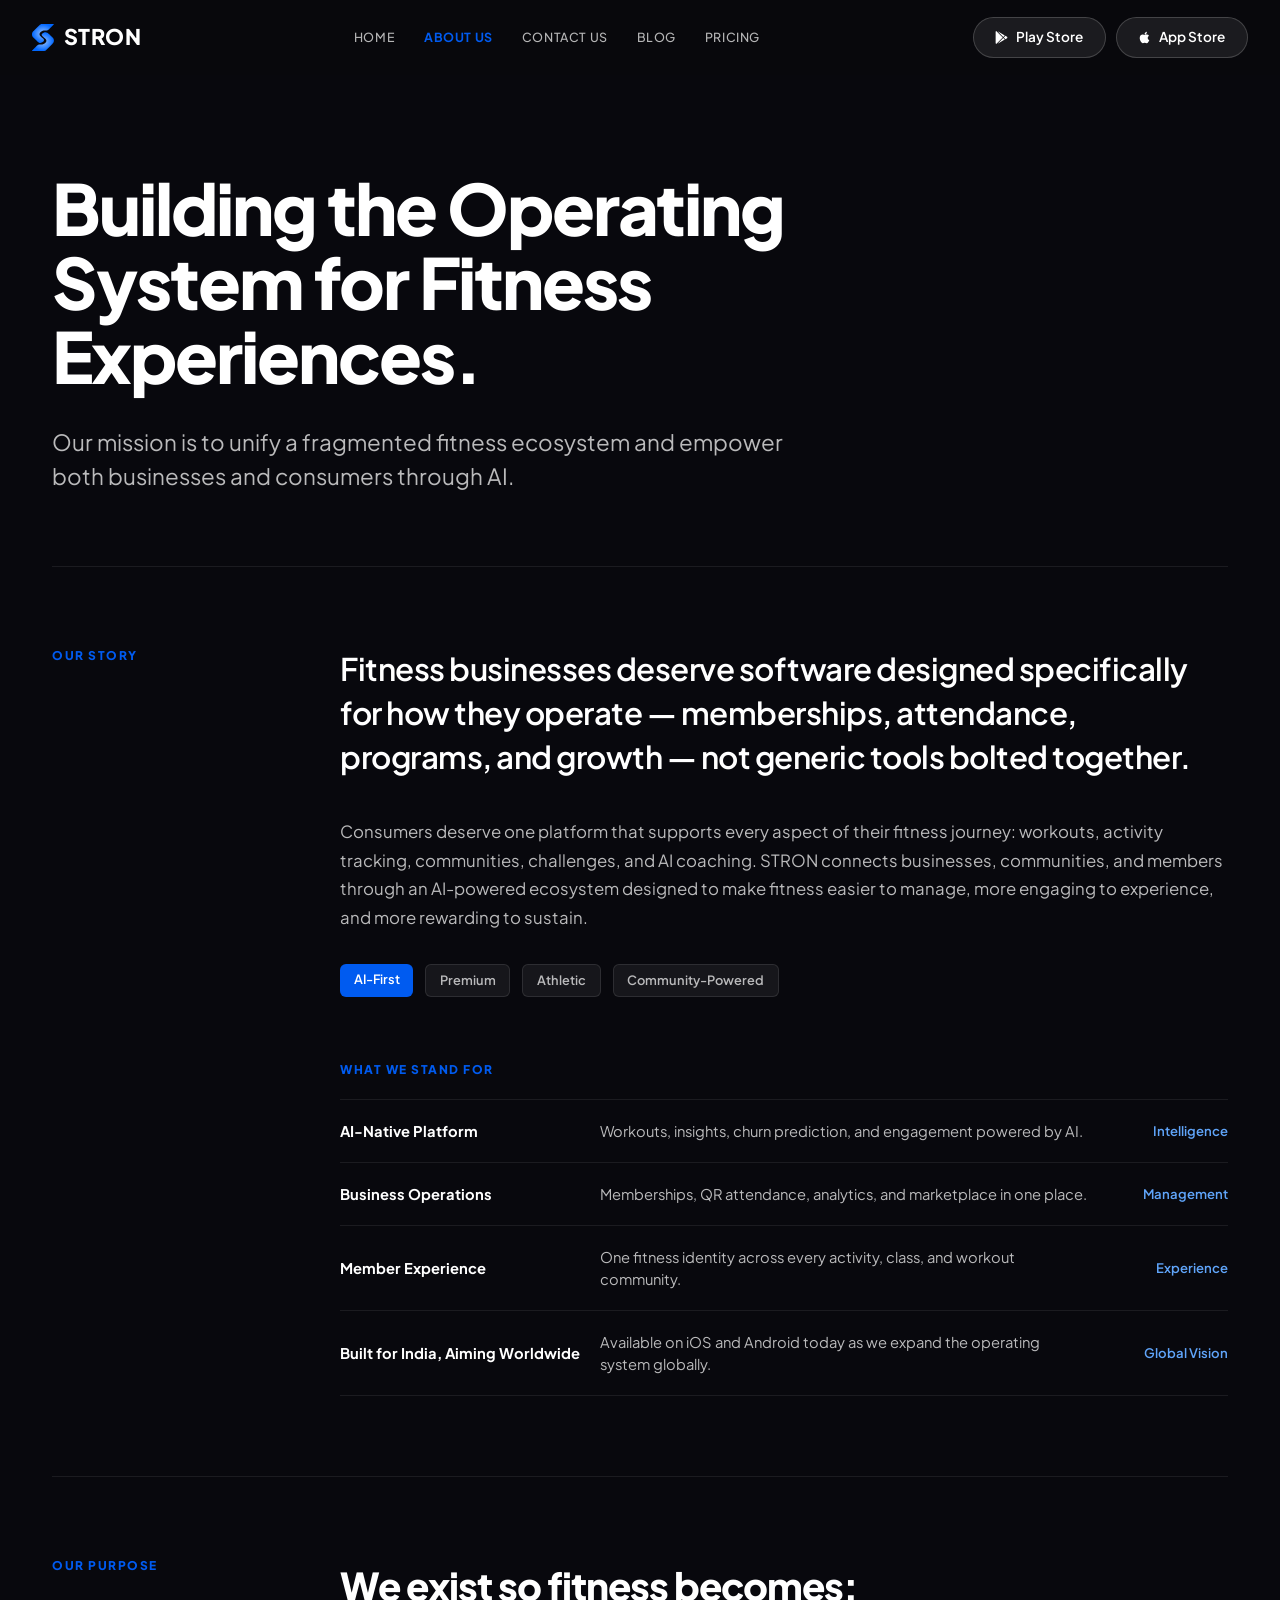
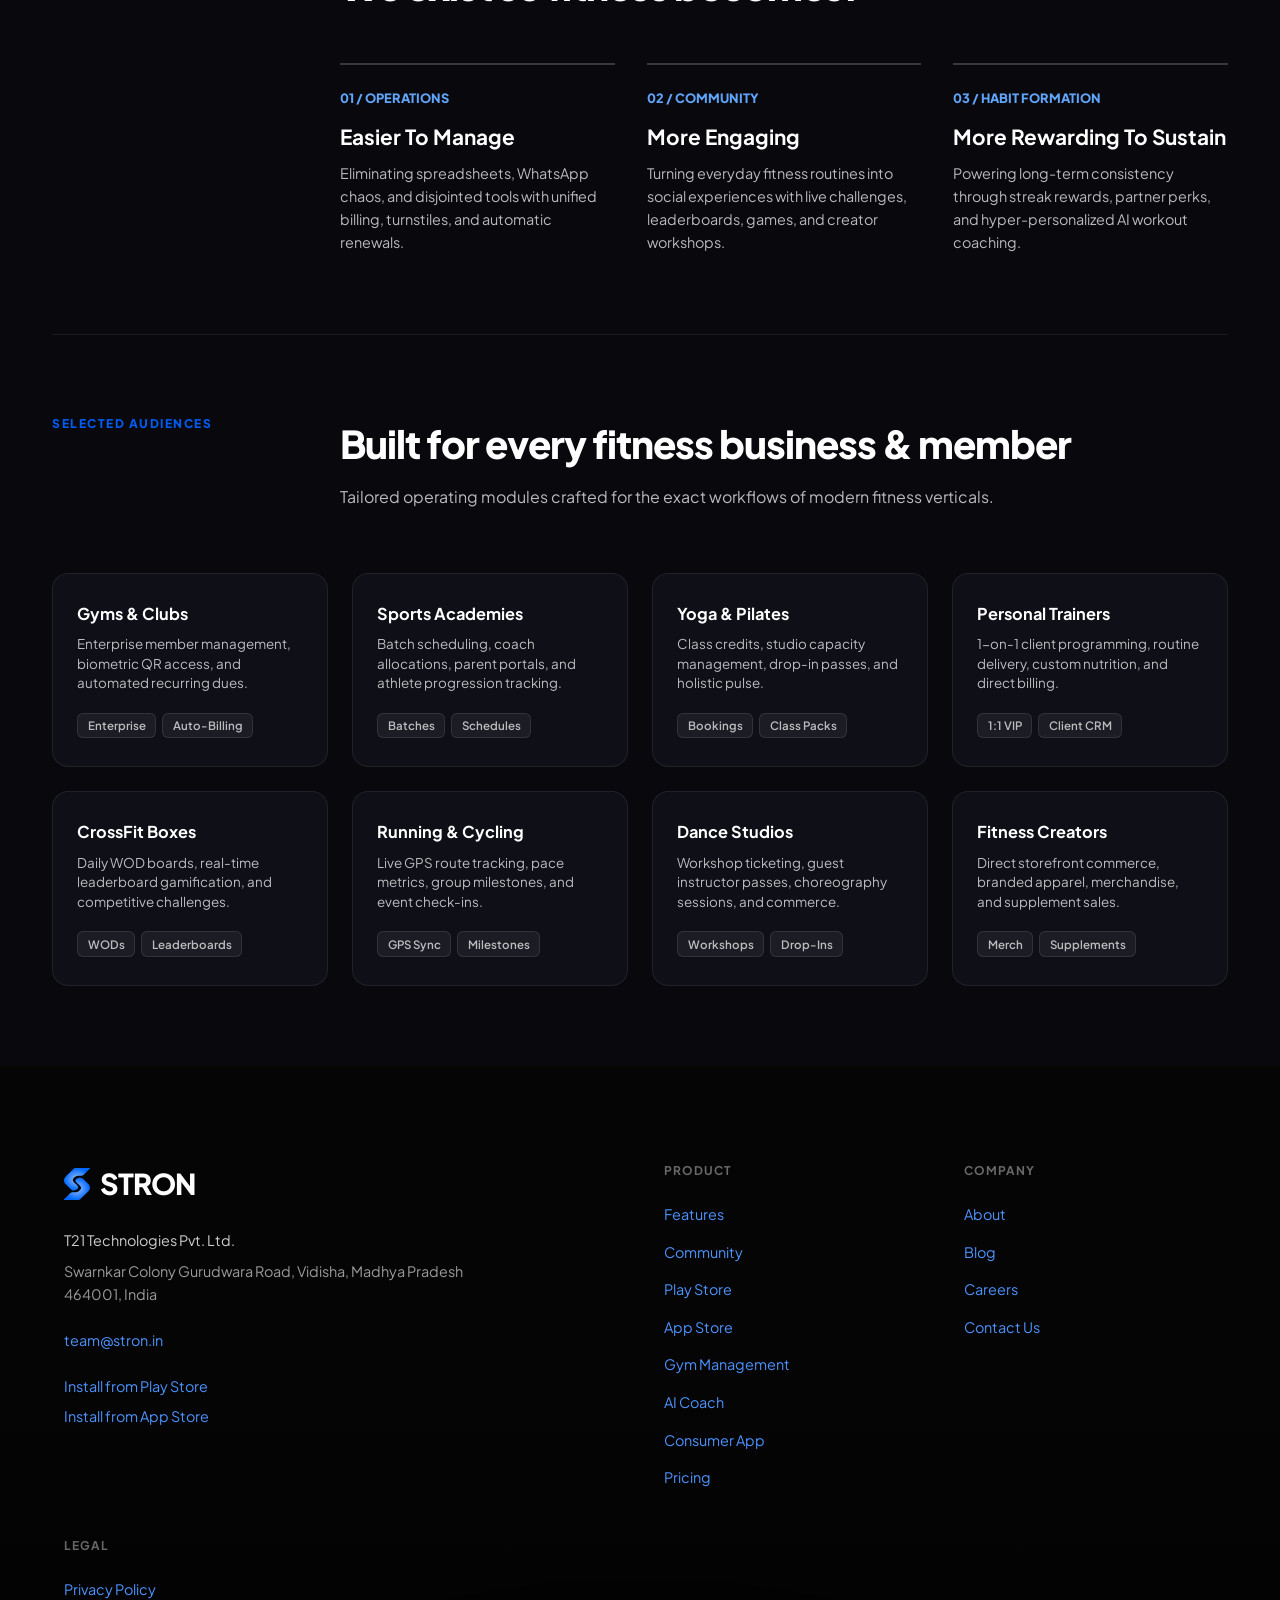
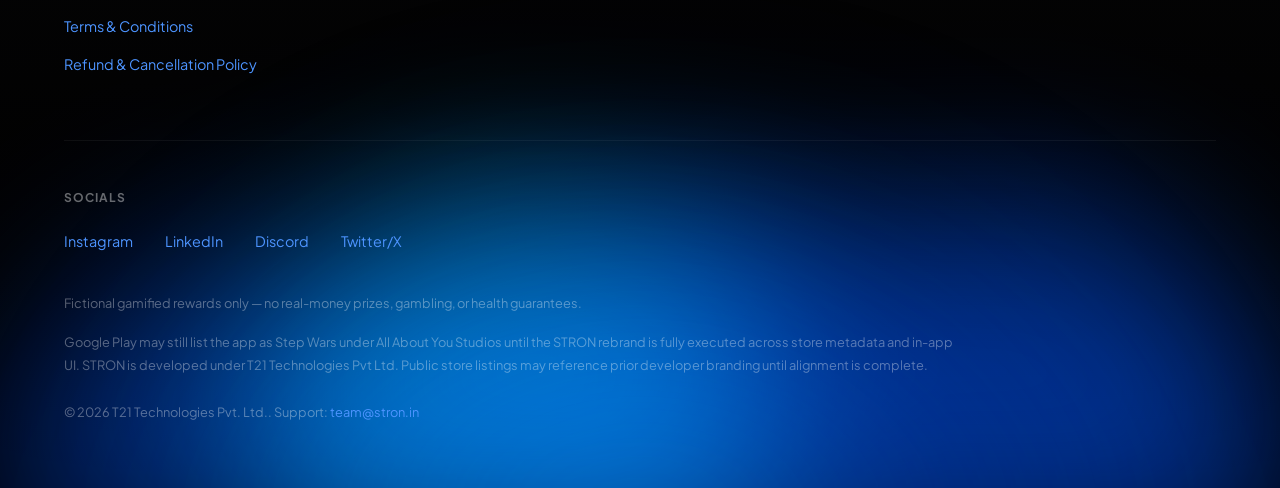
==== commit 80f30b01: "Remove 'COMPANY // ABOUT STRON' label from About Us page" ====
--- a/about.html
+++ b/about.html
@@ -450,8 +450,7 @@
         
         <!-- SECTION 1: HERO HEADER -->
         <section class="editorial-section" style="padding-top: 6rem; padding-bottom: 4.5rem;">
-            <span class="section-label">COMPANY // ABOUT STRON</span>
-            <h1 class="hero-statement">
+                        <h1 class="hero-statement">
                 Building the Operating System for Fitness Experiences.
             </h1>
             <p class="hero-lead">
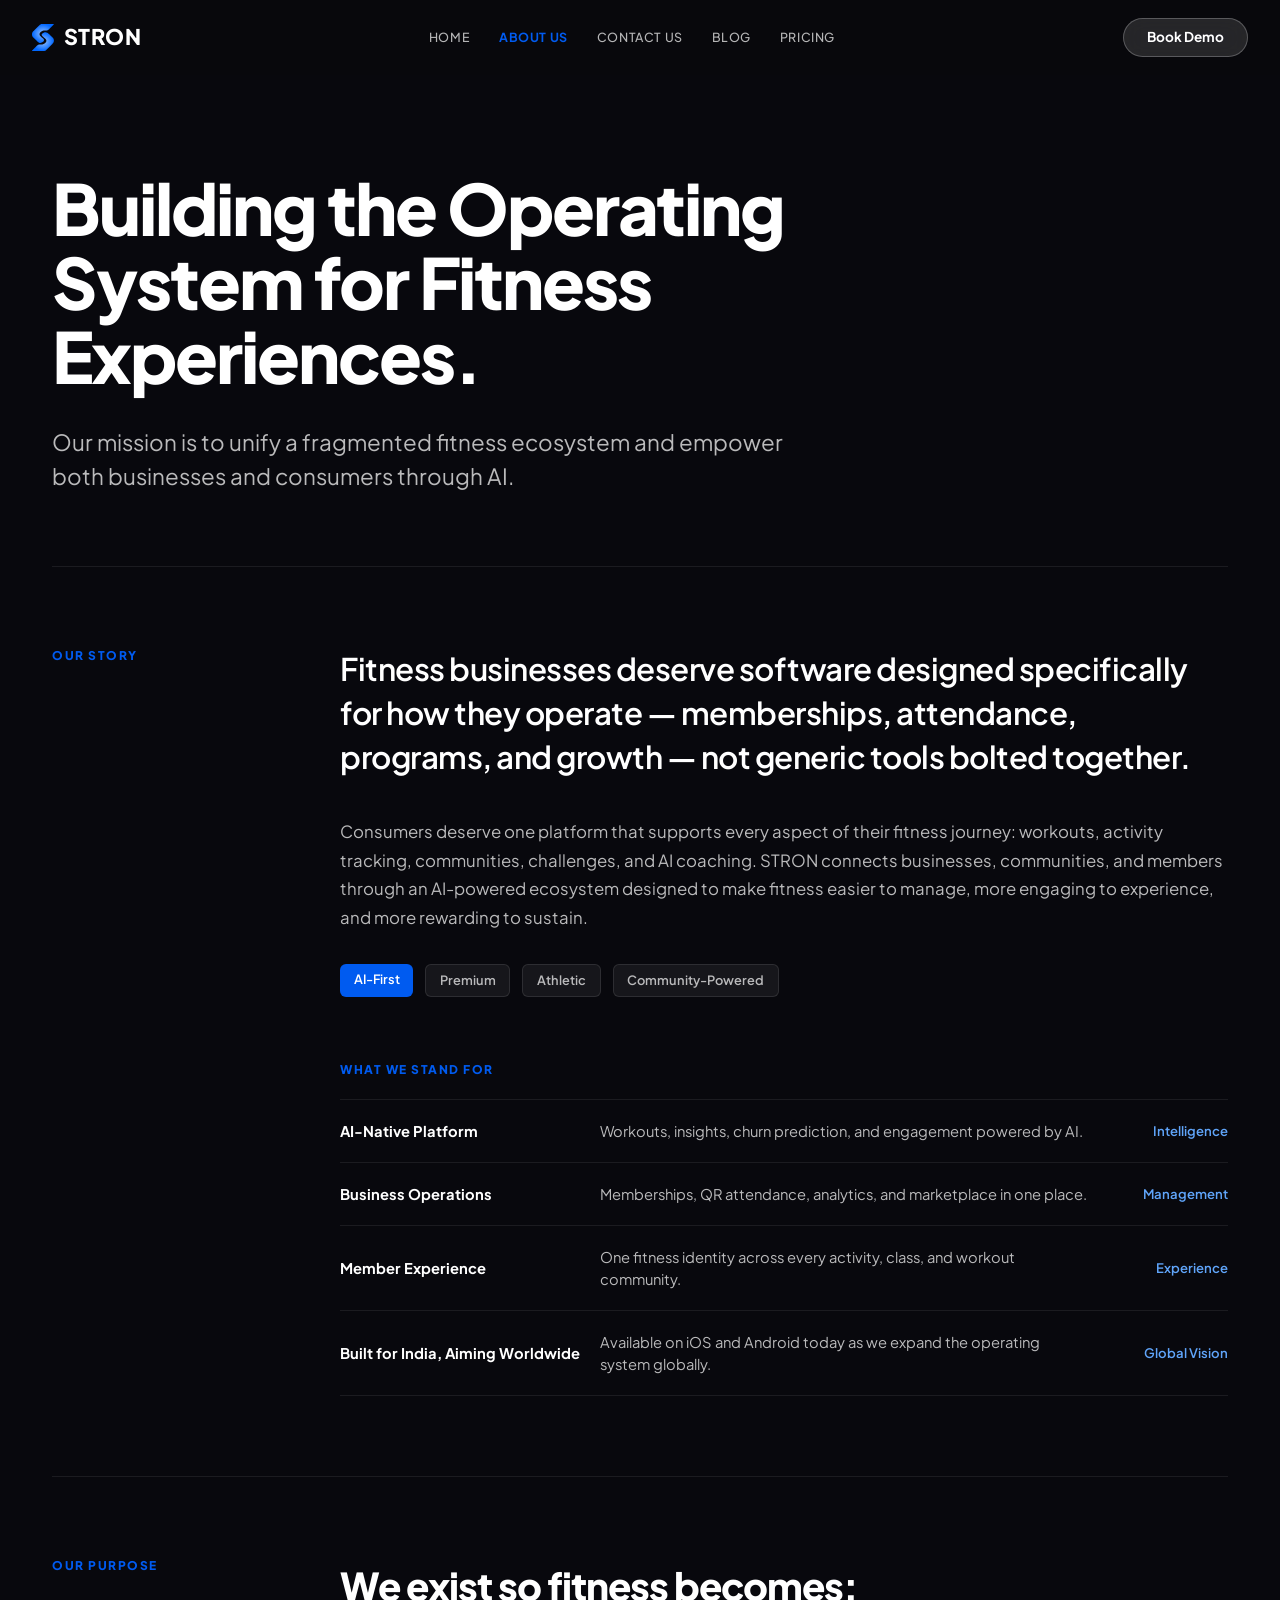
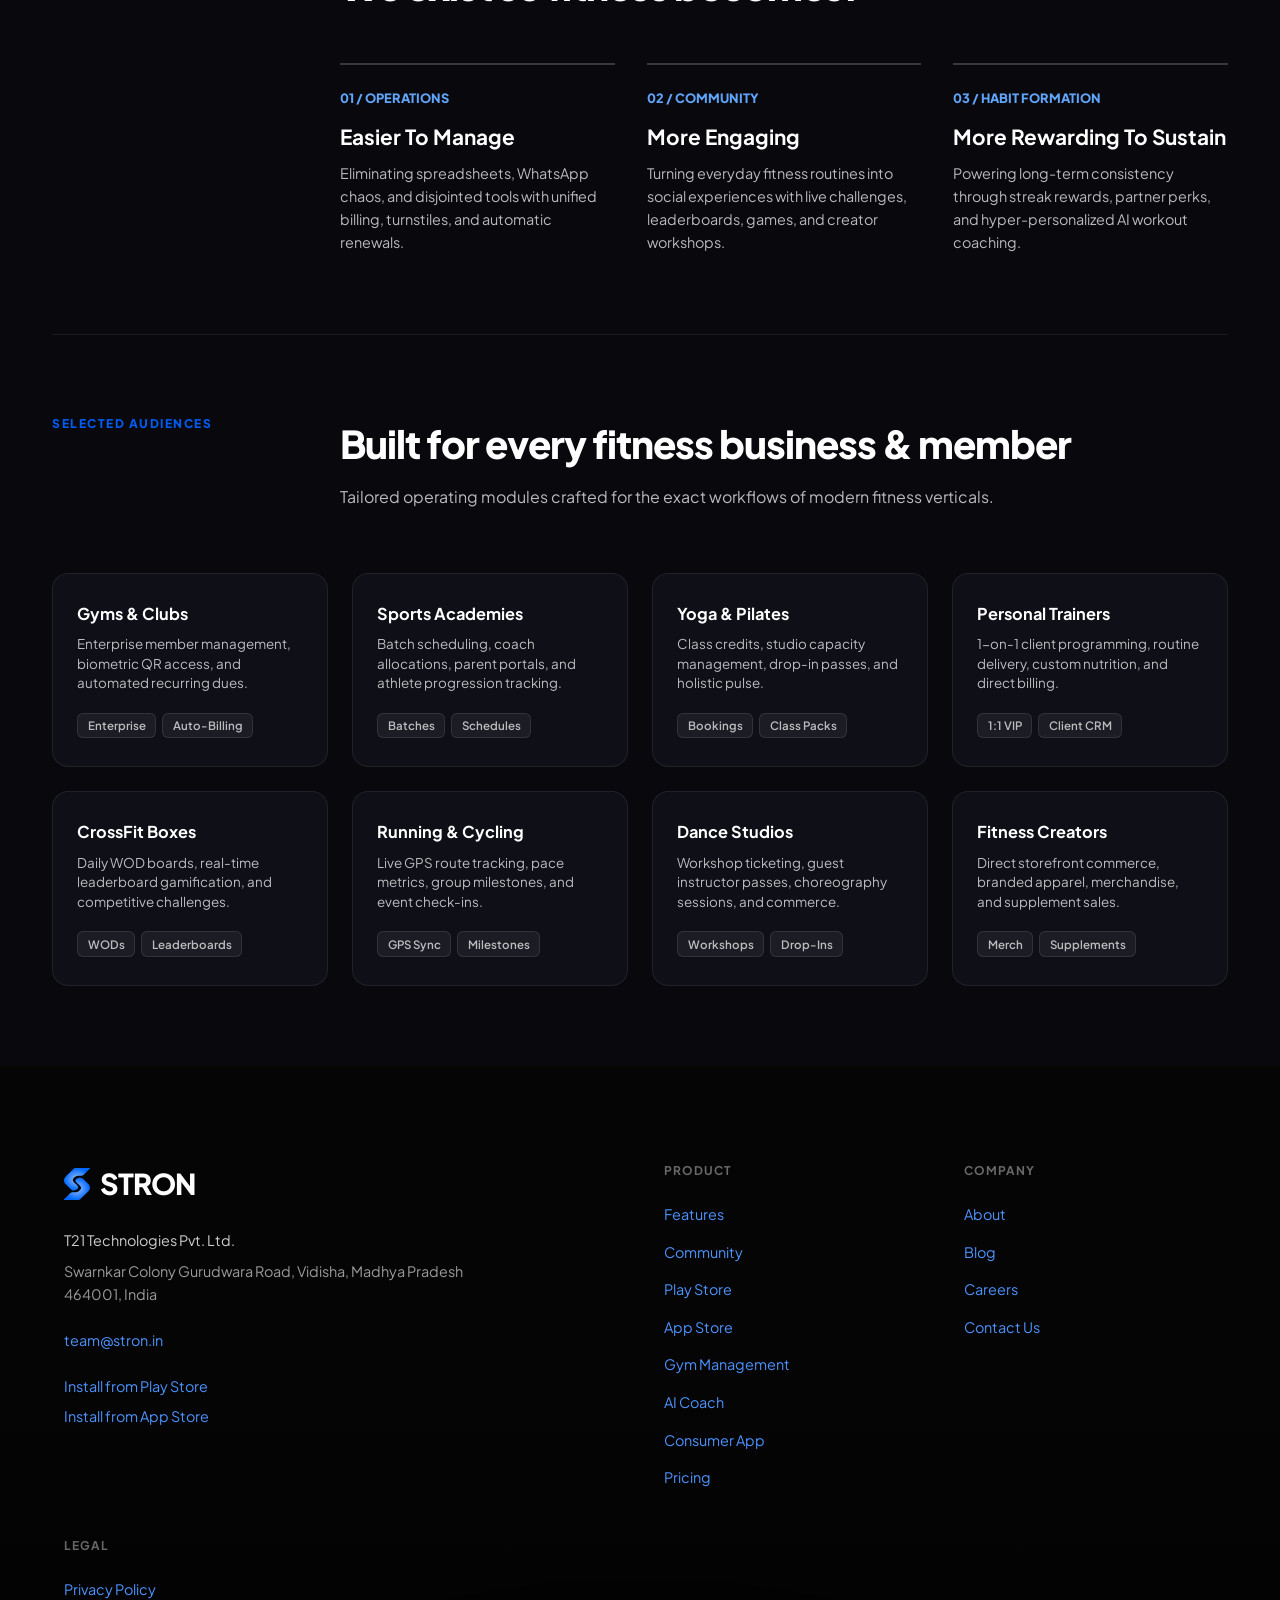
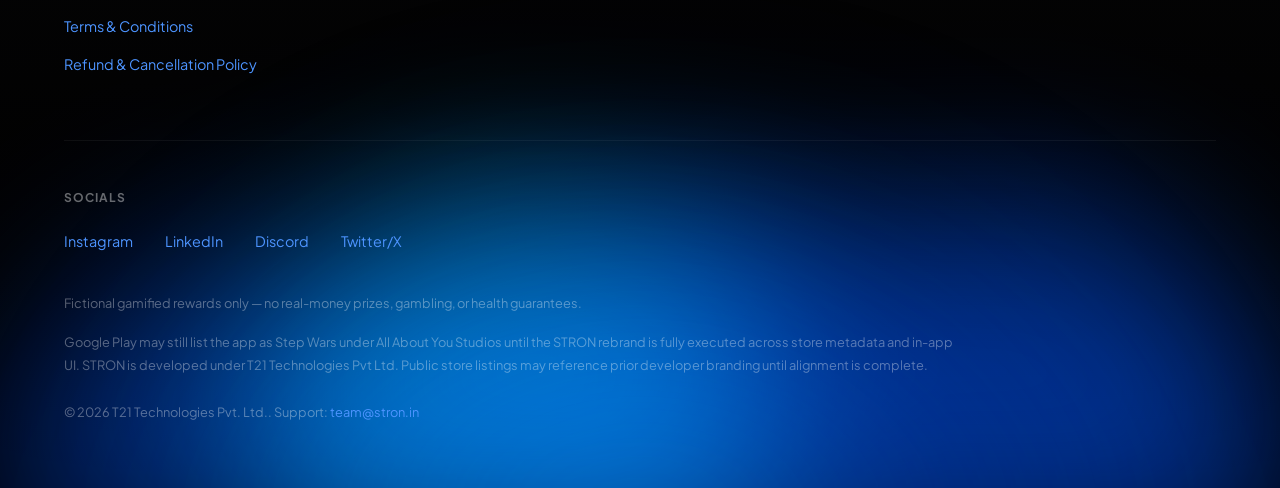
==== commit 7e712230: "Swap buttons: Move Book Demo to Navbar across all pages and Play Store & App Store to Hero section" ====
--- a/about.html
+++ b/about.html
@@ -429,17 +429,12 @@
                     <a href="blog.html" class="nav-link">BLOG</a>
                     <a href="pricing.html" class="nav-link">PRICING</a>
                 </div>
-                <div class="nav-cta" style="gap: 10px; display: flex; align-items: center;">
-                    <a href="https://play.google.com/store/apps/details?id=com.stepwars.stepwarsnew_app" target="_blank" class="nav-pill-btn" style="display: inline-flex; align-items: center; justify-content: center; gap: 8px; background: rgba(255, 255, 255, 0.08); color: #ffffff; border: 1px solid rgba(255, 255, 255, 0.18); border-radius: 999px; font-weight: 600; font-size: 0.85rem; padding: 0.58rem 1.35rem; text-decoration: none; transition: all 0.2s ease;">
-                        <svg viewBox="0 0 512 512" width="13" height="13" fill="currentColor"><path d="M325.3 234.3L104.6 13l280.8 161.2-60.1 60.1zM47 0C34 6.8 25.3 19.2 25.3 35.3v441.3c0 16.1 8.7 28.5 21.7 35.3l256.6-256L47 0zm425.2 225.6l-58.9-34.1-65.7 64.5 65.7 64.5 60.1-34.1c18-14.3 18-46.5-1.2-60.8zM104.6 499l280.8-161.2-60.1-60.1L104.6 499z"/></svg>
-                        Play Store
-                    </a>
-                    <a href="https://apps.apple.com" target="_blank" class="nav-pill-btn" style="display: inline-flex; align-items: center; justify-content: center; gap: 8px; background: rgba(255, 255, 255, 0.08); color: #ffffff; border: 1px solid rgba(255, 255, 255, 0.18); border-radius: 999px; font-weight: 600; font-size: 0.85rem; padding: 0.58rem 1.35rem; text-decoration: none; transition: all 0.2s ease;">
-                        <svg viewBox="0 0 384 512" width="13" height="13" fill="currentColor"><path d="M318.7 268.7c-.2-36.7 16.4-64.4 50-84.8-18.8-26.9-47.2-41.7-84.7-44.6-35.5-2.8-74.3 20.7-88.5 20.7-15 0-49.4-19.7-76.4-19.7C63.3 141.2 4 184.8 4 273.5q0 39.3 14.4 81.2c12.8 36.7 59 126.7 107.2 125.2 25.2-.6 43-17.9 75.8-17.9 31.8 0 48.3 17.9 76.4 17.9 48.6-.7 90.4-82.5 102.6-119.3-65.2-30.7-61.7-90-61.7-91.9zm-56.6-164.2c27.3-32.4 24.8-61.9 24-72.5-24.1 1.4-52 16.4-67.9 34.9-17.5 19.8-27.8 44.3-25.6 71.9 26.1 2 49.9-11.4 69.5-34.3z"/></svg>
-                        App Store
-                    </a>
-                </div>
-                <button class="mobile-menu-toggle" aria-label="Toggle menu">
+                <div class="nav-cta" style="display: flex; align-items: center;">
+                <a href="contact.html" class="nav-pill-btn btn-nav-demo">
+                    Book Demo
+                </a>
+            </div>
+            <button class="mobile-menu-toggle" aria-label="Toggle menu">
                     <span></span>
                     <span></span>
                 </button>
--- a/style.css
+++ b/style.css
@@ -5011,3 +5011,58 @@
     border-color: rgba(255, 255, 255, 0.3);
     box-shadow: 0 20px 45px rgba(0, 91, 240, 0.3);
 }
+
+/* ==========================================================================
+   HERO STORE PILLS & NAVBAR BOOK DEMO BUTTON
+   ========================================================================== */
+.hero-store-pill {
+    display: inline-flex;
+    align-items: center;
+    justify-content: center;
+    gap: 9px;
+    background: rgba(14, 16, 26, 0.85);
+    color: #ffffff !important;
+    border: 1px solid rgba(255, 255, 255, 0.18);
+    backdrop-filter: blur(16px);
+    -webkit-backdrop-filter: blur(16px);
+    border-radius: 999px;
+    font-weight: 700;
+    font-size: 0.92rem;
+    padding: 0.75rem 1.65rem;
+    text-decoration: none;
+    box-shadow: 0 8px 25px rgba(0, 0, 0, 0.35);
+    transition: all 0.25s cubic-bezier(0.16, 1, 0.3, 1);
+}
+
+.hero-store-pill:hover {
+    background: rgba(25, 29, 45, 0.95);
+    border-color: rgba(255, 255, 255, 0.35);
+    transform: translateY(-2px);
+    box-shadow: 0 12px 30px rgba(0, 91, 240, 0.25);
+}
+
+.btn-nav-demo {
+    display: inline-flex;
+    align-items: center;
+    justify-content: center;
+    gap: 6px;
+    background: rgba(255, 255, 255, 0.12);
+    color: #ffffff !important;
+    border: 1px solid rgba(255, 255, 255, 0.24);
+    backdrop-filter: blur(12px);
+    -webkit-backdrop-filter: blur(12px);
+    border-radius: 999px;
+    font-weight: 700;
+    font-size: 0.85rem;
+    padding: 0.55rem 1.45rem;
+    text-decoration: none;
+    transition: all 0.25s cubic-bezier(0.16, 1, 0.3, 1);
+}
+
+.btn-nav-demo:hover {
+    background: #ffffff;
+    color: #005bf0 !important;
+    border-color: #ffffff;
+    transform: translateY(-1px);
+    box-shadow: 0 4px 15px rgba(255, 255, 255, 0.25);
+}
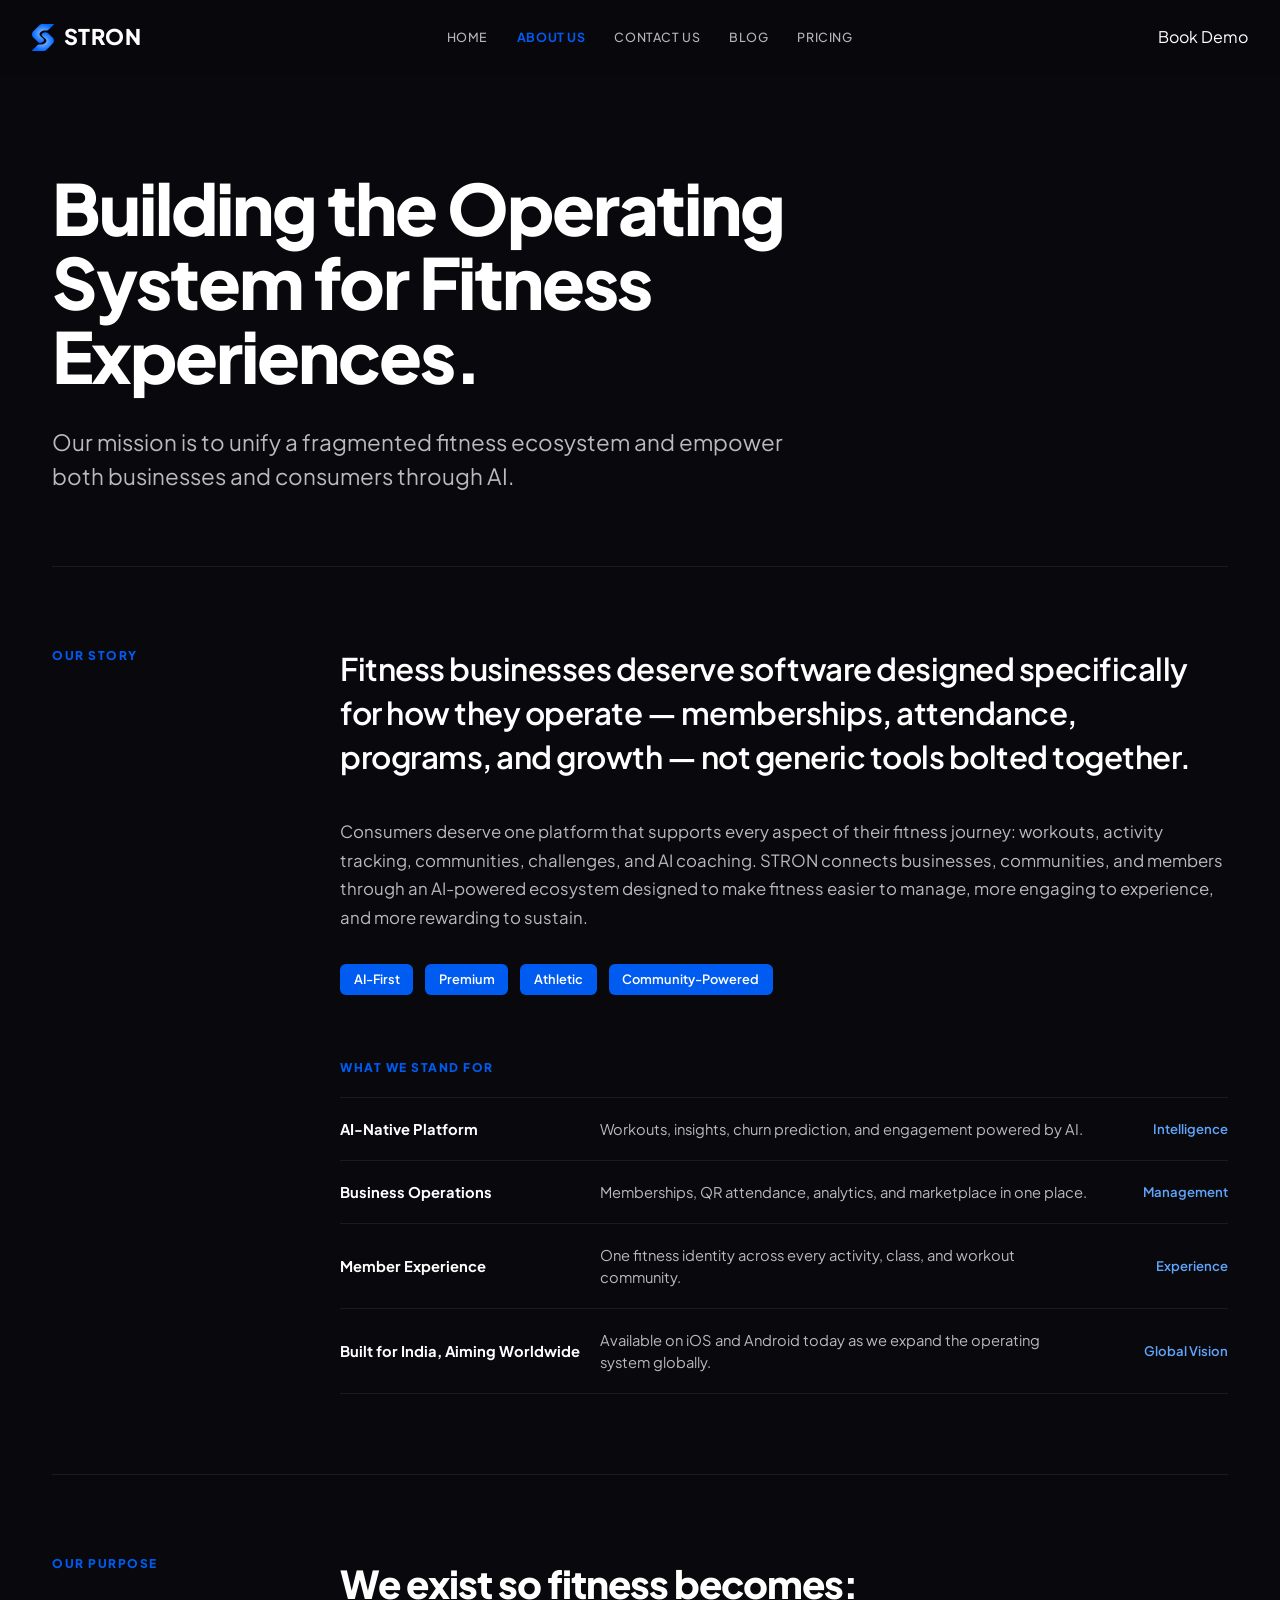
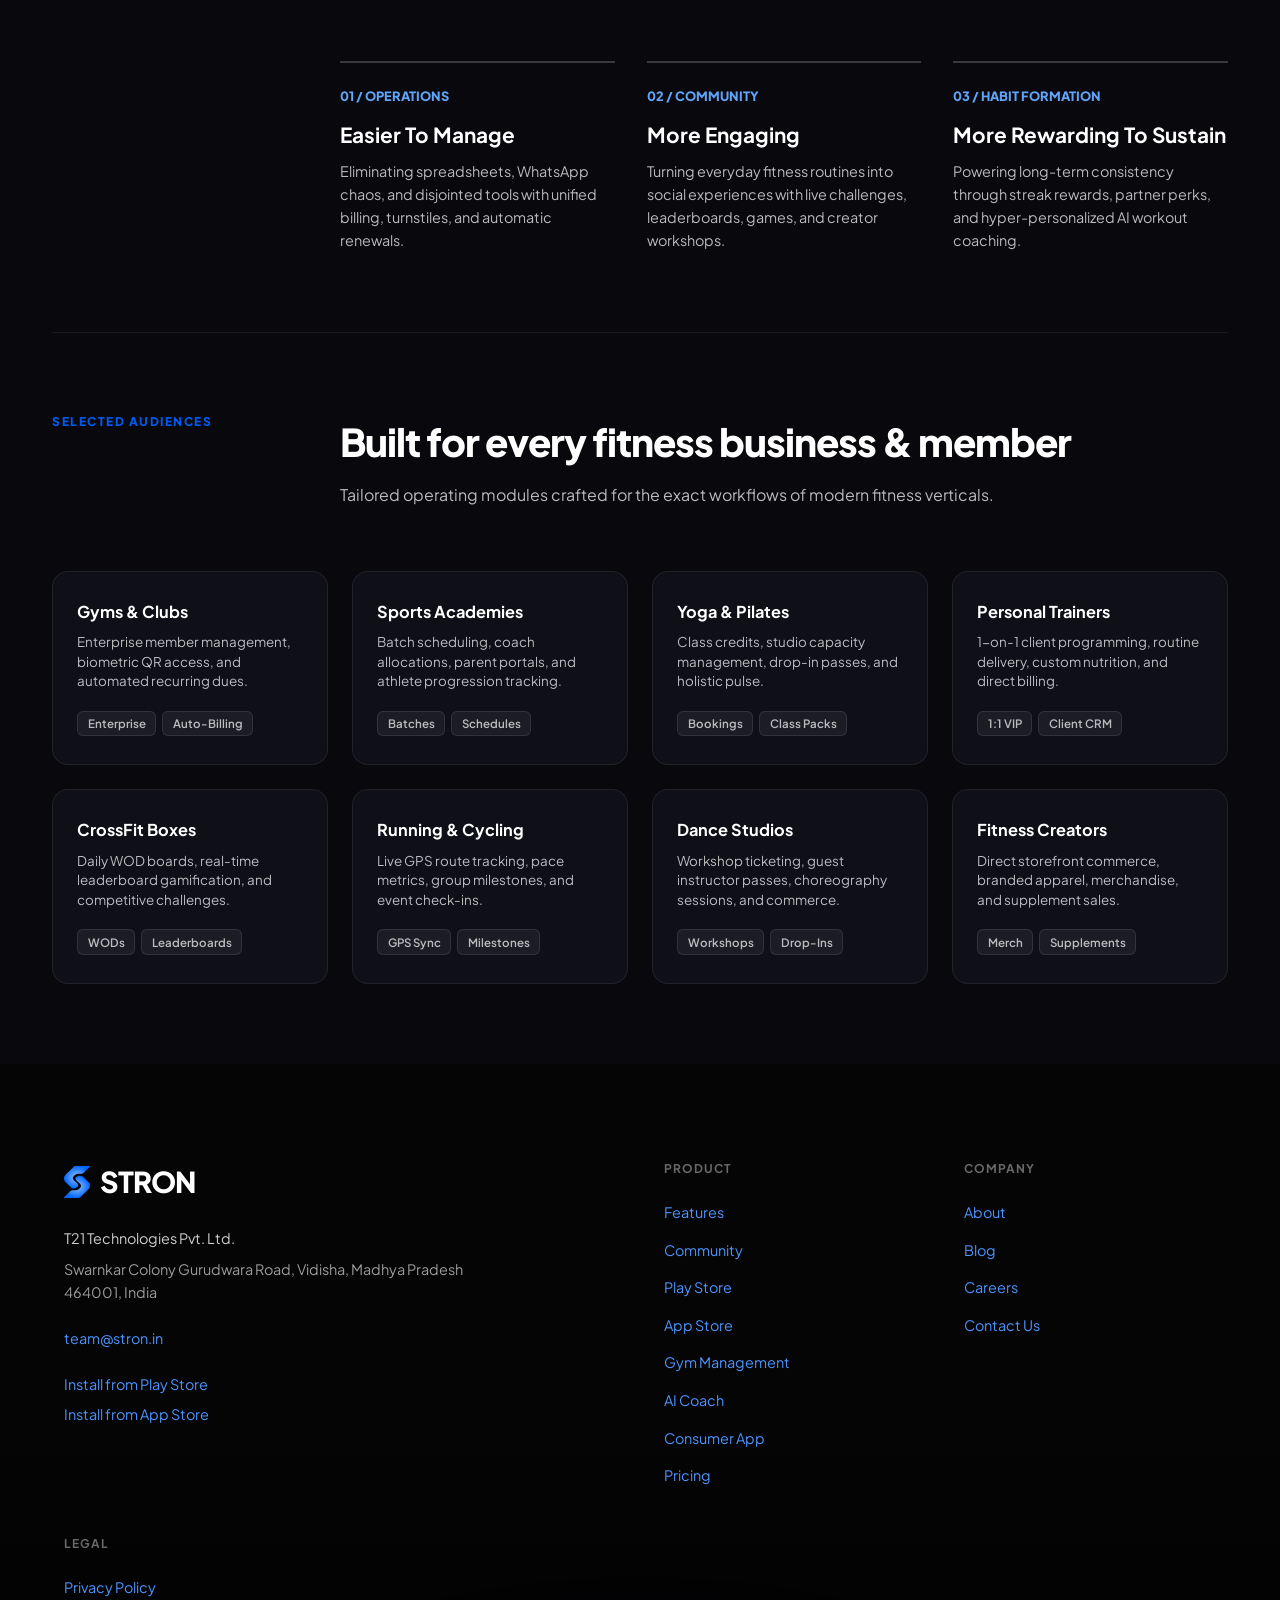
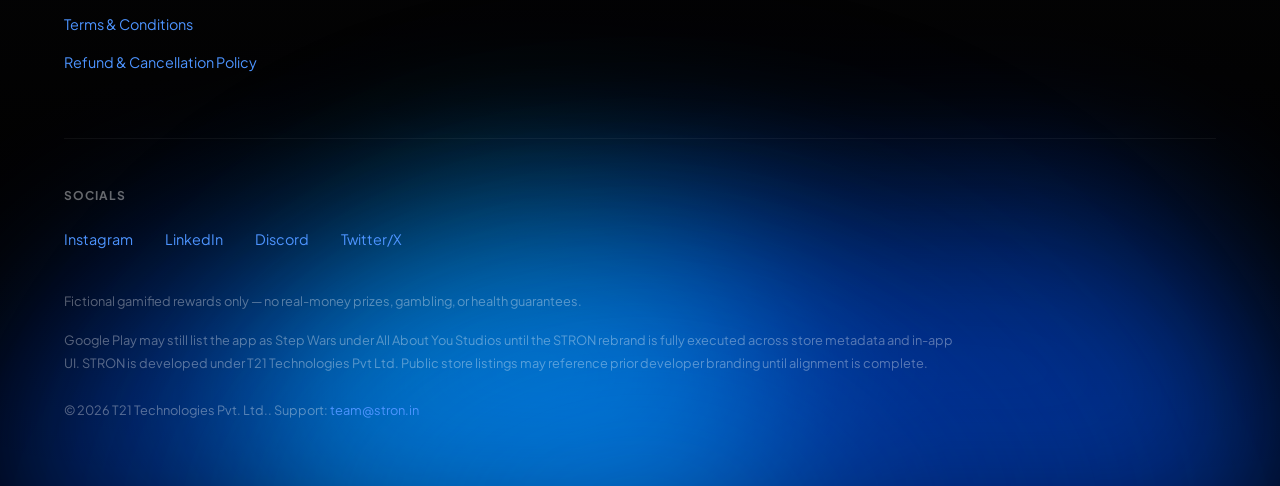
==== commit c44d2890: "Update all feature pills to vibrant blue on About Us page" ====
--- a/about.html
+++ b/about.html
@@ -469,9 +469,9 @@
                     
                     <div style="display: flex; gap: 12px; margin-bottom: 4rem; flex-wrap: wrap;">
                         <span class="client-tag" style="padding: 0.35rem 0.85rem; font-size: 0.8rem; background: #005bf0; color: #fff; border: none;">AI-First</span>
-                        <span class="client-tag" style="padding: 0.35rem 0.85rem; font-size: 0.8rem;">Premium</span>
-                        <span class="client-tag" style="padding: 0.35rem 0.85rem; font-size: 0.8rem;">Athletic</span>
-                        <span class="client-tag" style="padding: 0.35rem 0.85rem; font-size: 0.8rem;">Community-Powered</span>
+                        <span class="client-tag" style="padding: 0.35rem 0.85rem; font-size: 0.8rem; background: #005bf0; color: #fff; border: none;">Premium</span>
+                        <span class="client-tag" style="padding: 0.35rem 0.85rem; font-size: 0.8rem; background: #005bf0; color: #fff; border: none;">Athletic</span>
+                        <span class="client-tag" style="padding: 0.35rem 0.85rem; font-size: 0.8rem; background: #005bf0; color: #fff; border: none;">Community-Powered</span>
                     </div>
 
                     <!-- Tabular Directory Structure (What We Stand For) -->
--- a/style.css
+++ b/style.css
@@ -505,7 +505,7 @@
 .hero-content-left {
     flex: 1;
     max-width: 580px;
-    margin-top: clamp(8.5rem, 16vh, 12.5rem);
+    margin-top: clamp(5.8rem, 11.5vh, 9.8rem);
     margin-left: clamp(2rem, 5vw, 6rem);
     display: flex;
     flex-direction: column;
@@ -4680,7 +4680,6 @@
     gap: 1rem;
 }
 
-
 /* Dynamic Filter Pills & Mockup UI */
 .filter-pills-wrapper {
     display: flex;
@@ -4851,7 +4850,6 @@
     scrollbar-width: none;
 }
 
-
 /* Blog Card Hover Effects */
 .blog-card {
     background: #15151f;
@@ -4901,7 +4899,6 @@
     box-shadow: none !important;
 }
 
-
 /* Hero Floating Subcontainers */
 @keyframes floatAnim1 {
     0%, 100% { transform: translateY(0px); }
@@ -4934,135 +4931,82 @@
 }
 
 /* ==========================================================================
-   HERO BENTO GRID (Dark Theme Containers)
+   HERO STORE BUTTONS (WHITE RECTANGULAR)
    ========================================================================== */
-.hero-bento-card {
-    transition: transform 0.25s cubic-bezier(0.16, 1, 0.3, 1), border-color 0.25s ease, box-shadow 0.25s ease;
-}
-
-.hero-bento-card:hover {
-    transform: translateY(-3px);
-    border-color: rgba(56, 189, 248, 0.35) !important;
-    box-shadow: 0 25px 50px rgba(0, 0, 0, 0.65), 0 0 25px rgba(0, 91, 240, 0.25) !important;
-}
-
-@media (max-width: 1180px) {
-    .new-hero {
-        flex-direction: column !important;
-        align-items: center !important;
-        gap: 3rem !important;
-        padding: 0 1.5rem !important;
-    }
-    .hero-content-left {
-        margin-left: 0 !important;
-        margin-top: 3rem !important;
-        max-width: 600px !important;
-        text-align: center !important;
-        align-items: center !important;
-    }
-    .hero-content-left .hero-cta-group {
-        justify-content: center !important;
-    }
-    .hero-content-left .hero-trusted-bulletin {
-        align-items: center !important;
-        margin-top: 3rem !important;
-    }
-    .hero-content-right {
-        max-width: 100% !important;
-        padding: 0 0 3rem 0 !important;
-    }
-}
-
-@media (max-width: 768px) {
-    .hero-bento-container {
-        grid-template-columns: 1fr !important;
-    }
-}
-
-/* ==========================================================================
-   HERO VERTICAL MASONRY CARDS (RECTANGULAR)
-   ========================================================================== */
-@keyframes heroColFloat1 {
-    0% { transform: translateY(0px); }
-    100% { transform: translateY(-28px); }
-}
-
-@keyframes heroColFloat2 {
-    0% { transform: translateY(-20px); }
-    100% { transform: translateY(12px); }
-}
-
-@keyframes heroColFloat3 {
-    0% { transform: translateY(5px); }
-    100% { transform: translateY(-22px); }
-}
-
-.hero-vertical-card {
-    border-radius: 18px;
-    border: 1px solid rgba(255, 255, 255, 0.14);
-    box-shadow: 0 15px 35px rgba(0, 0, 0, 0.45);
-    transition: transform 0.3s cubic-bezier(0.16, 1, 0.3, 1), border-color 0.3s ease, box-shadow 0.3s ease;
-    overflow: hidden;
-    position: relative;
-}
-
-.hero-vertical-card:hover {
-    transform: translateY(-4px) scale(1.02);
-    border-color: rgba(255, 255, 255, 0.3);
-    box-shadow: 0 20px 45px rgba(0, 91, 240, 0.3);
-}
-
-/* ==========================================================================
-   HERO STORE PILLS & NAVBAR BOOK DEMO BUTTON
-   ========================================================================== */
-.hero-store-pill {
+.hero-store-btn {
     display: inline-flex;
     align-items: center;
     justify-content: center;
     gap: 9px;
-    background: rgba(14, 16, 26, 0.85);
-    color: #ffffff !important;
-    border: 1px solid rgba(255, 255, 255, 0.18);
-    backdrop-filter: blur(16px);
-    -webkit-backdrop-filter: blur(16px);
-    border-radius: 999px;
+    background: #ffffff;
+    color: #005bf0 !important;
+    border: none;
+    border-radius: 8px;
     font-weight: 700;
     font-size: 0.92rem;
-    padding: 0.75rem 1.65rem;
+    padding: 0.78rem 1.65rem;
     text-decoration: none;
-    box-shadow: 0 8px 25px rgba(0, 0, 0, 0.35);
+    box-shadow: 0 4px 20px rgba(0, 0, 0, 0.16);
     transition: all 0.25s cubic-bezier(0.16, 1, 0.3, 1);
-}
-
-.hero-store-pill:hover {
-    background: rgba(25, 29, 45, 0.95);
-    border-color: rgba(255, 255, 255, 0.35);
+    cursor: pointer;
+}
+
+.hero-store-btn svg {
+    fill: #005bf0;
+    transition: transform 0.2s ease;
+}
+
+.hero-store-btn:hover {
+    background: #f8fafc;
+    color: #0046b8 !important;
     transform: translateY(-2px);
-    box-shadow: 0 12px 30px rgba(0, 91, 240, 0.25);
-}
-
-.btn-nav-demo {
+    box-shadow: 0 8px 25px rgba(0, 0, 0, 0.24);
+}
+
+.hero-store-btn:hover svg {
+    transform: scale(1.08);
+}
+
+/* ==========================================================================
+   HERO TRUSTED BULLETIN MARQUEE
+   ========================================================================== */
+@keyframes heroBulletinScroll {
+    0% {
+        transform: translateX(0);
+    }
+    100% {
+        transform: translateX(-50%);
+    }
+}
+
+.hero-marquee-track {
+    display: flex;
+    align-items: center;
+    gap: 2.25rem;
+    width: max-content;
+    animation: heroBulletinScroll 20s linear infinite;
+    will-change: transform;
+}
+
+.hero-marquee-track:hover {
+    animation-play-state: paused;
+}
+
+.hero-marquee-item {
     display: inline-flex;
     align-items: center;
-    justify-content: center;
-    gap: 6px;
-    background: rgba(255, 255, 255, 0.12);
-    color: #ffffff !important;
-    border: 1px solid rgba(255, 255, 255, 0.24);
-    backdrop-filter: blur(12px);
-    -webkit-backdrop-filter: blur(12px);
-    border-radius: 999px;
-    font-weight: 700;
-    font-size: 0.85rem;
-    padding: 0.55rem 1.45rem;
-    text-decoration: none;
-    transition: all 0.25s cubic-bezier(0.16, 1, 0.3, 1);
-}
-
-.btn-nav-demo:hover {
-    background: #ffffff;
-    color: #005bf0 !important;
-    border-color: #ffffff;
-    transform: translateY(-1px);
-    box-shadow: 0 4px 15px rgba(255, 255, 255, 0.25);
-}
+    gap: 0.45rem;
+    font-weight: 800;
+    font-size: 0.92rem;
+    color: #ffffff;
+    opacity: 0.85;
+    letter-spacing: 0.4px;
+    white-space: nowrap;
+    transition: opacity 0.2s ease, transform 0.2s ease;
+    cursor: default;
+}
+
+.hero-marquee-item:hover {
+    opacity: 1;
+    transform: scale(1.04);
+}
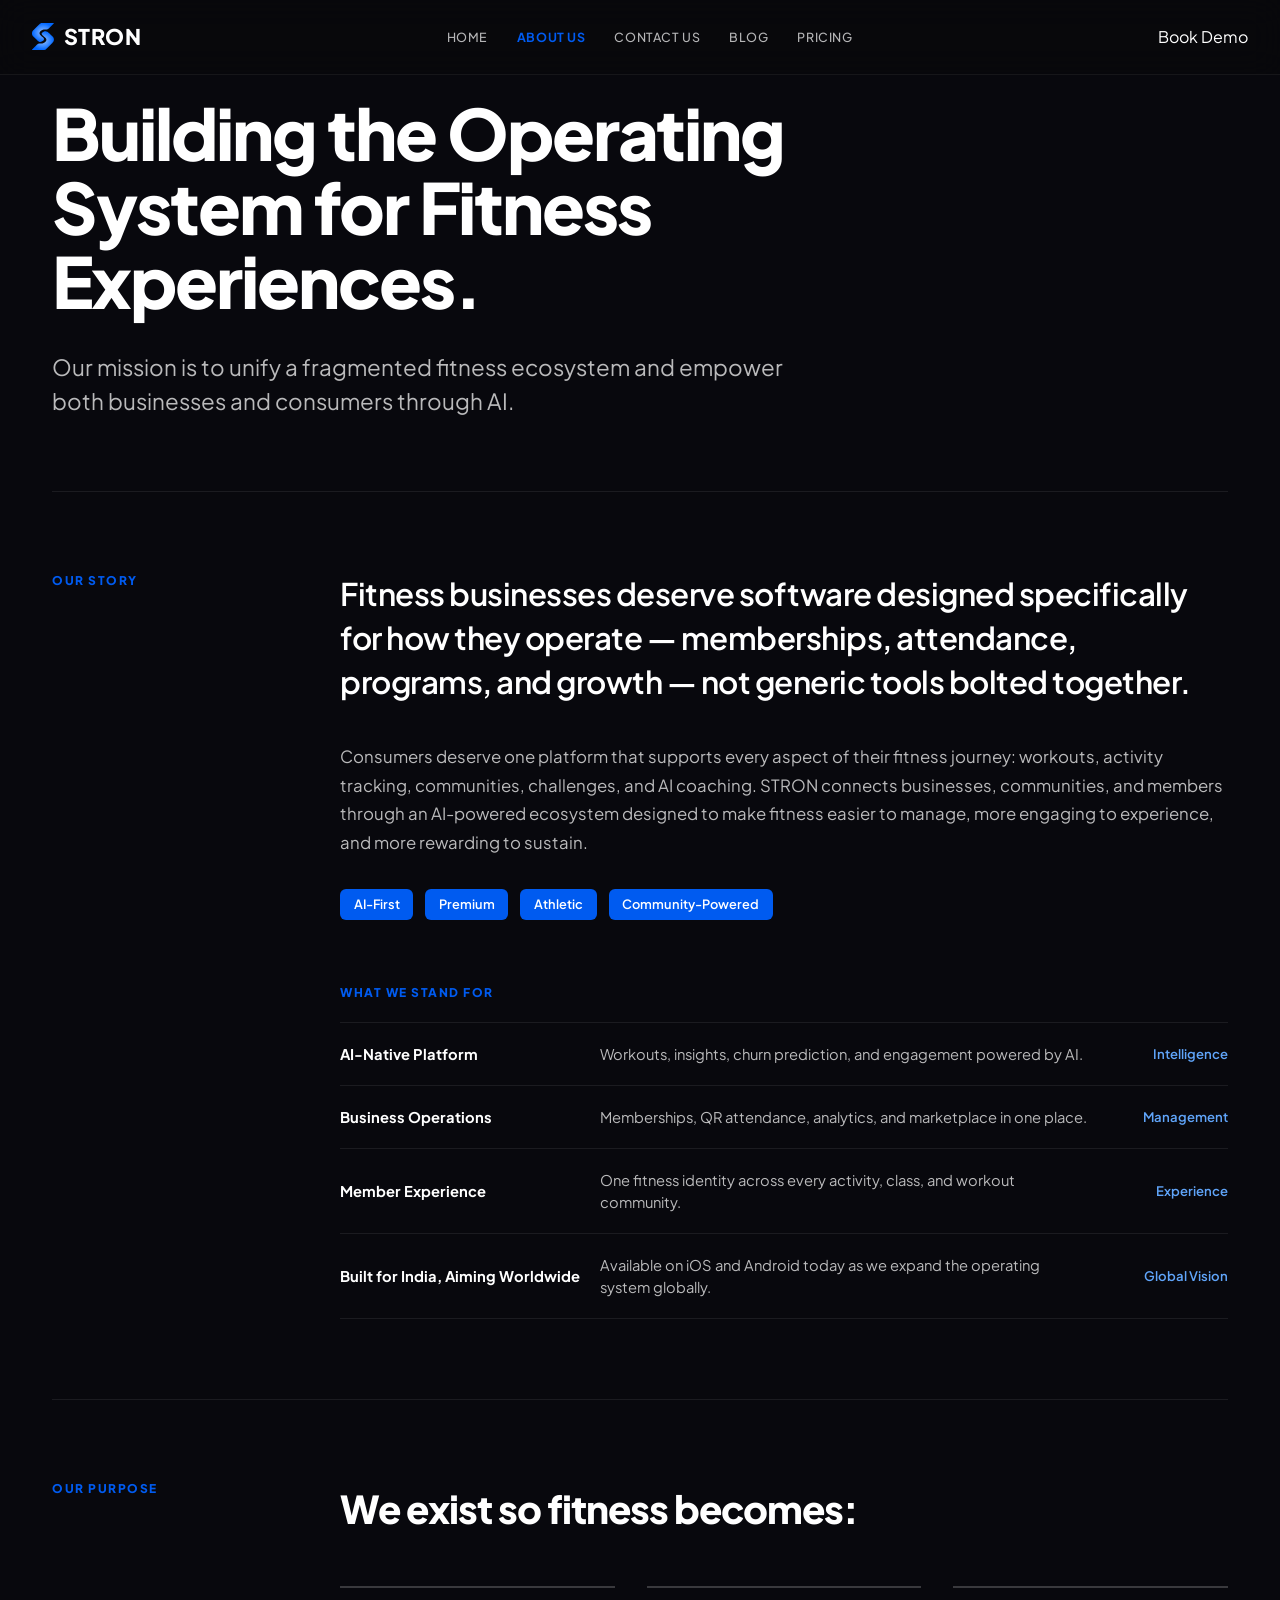
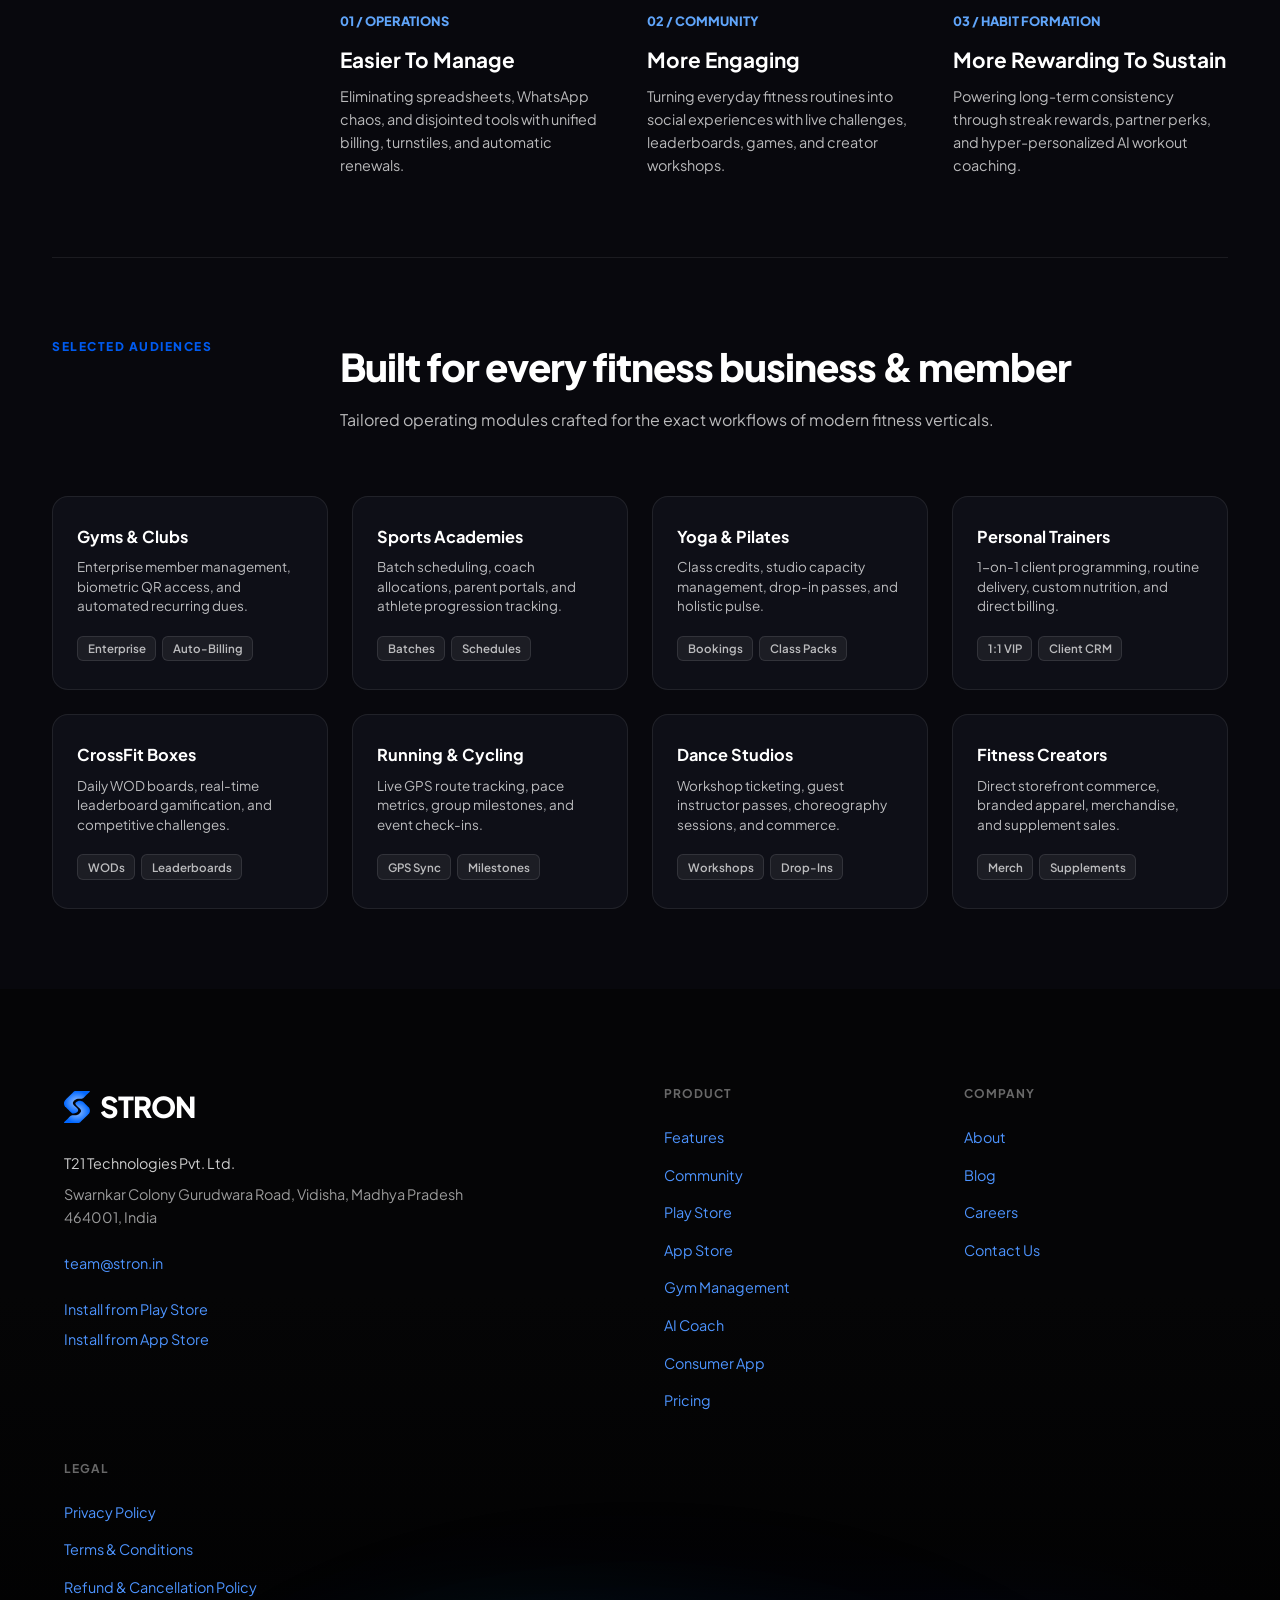
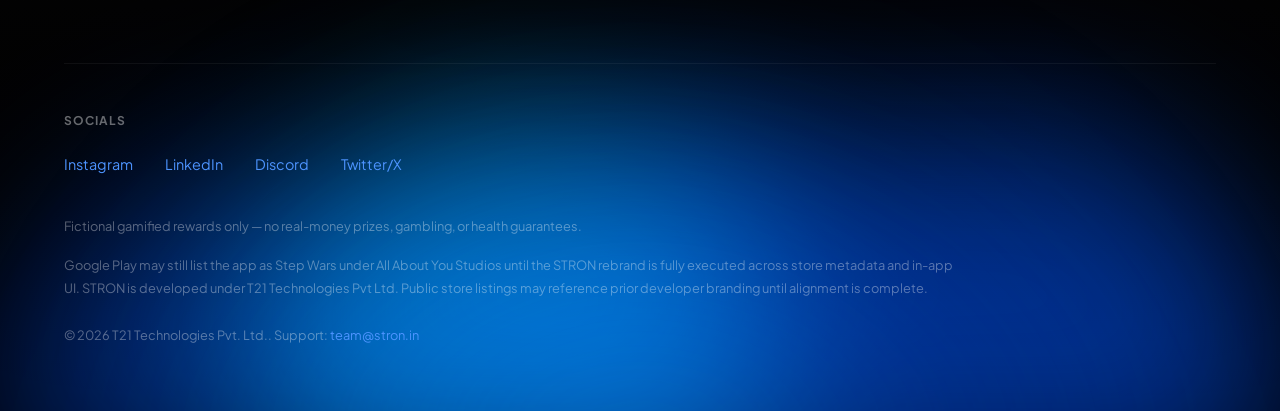
==== commit 97ed6b90: "Enable unified smart navbar scroll behavior across all pages by linking script.js" ====
--- a/about.html
+++ b/about.html
@@ -762,27 +762,6 @@
         </div>
     </footer>
 
-    <script>
-        // Sticky nav scroll logic
-        const stickyNav = document.getElementById('sticky-nav');
-        if (stickyNav) {
-            let lastY = 0;
-            window.addEventListener('scroll', () => {
-                const currentY = window.scrollY;
-                if (currentY > 150) {
-                    if (currentY < lastY) {
-                        stickyNav.style.transform = 'translateY(0px)';
-                    } else {
-                        stickyNav.style.transform = 'translateY(-100%)';
-                    }
-                } else {
-                    stickyNav.style.transform = 'translateY(-100%)';
-                }
-                lastY = currentY;
-            });
-        }
-
-        
-    </script>
+        <script src="script.js?v=11"></script>
 </body>
 </html>
--- a/style.css
+++ b/style.css
@@ -400,13 +400,22 @@
 }
 
 .new-nav {
-    position: relative;
+    position: fixed;
+    top: 0;
+    left: 0;
+    right: 0;
     width: 100%;
     height: 75px;
     display: flex;
     align-items: center;
-    background: #08080c;
-    z-index: 100;
+    background: rgba(8, 8, 12, 0.88);
+    backdrop-filter: blur(16px);
+    -webkit-backdrop-filter: blur(16px);
+    border-bottom: 1px solid rgba(255, 255, 255, 0.06);
+    z-index: 9999;
+    transform: translateY(0);
+    transition: transform 0.35s cubic-bezier(0.16, 1, 0.3, 1), background 0.3s ease, border-color 0.3s ease;
+    will-change: transform;
 }
 
 .nav-divider {
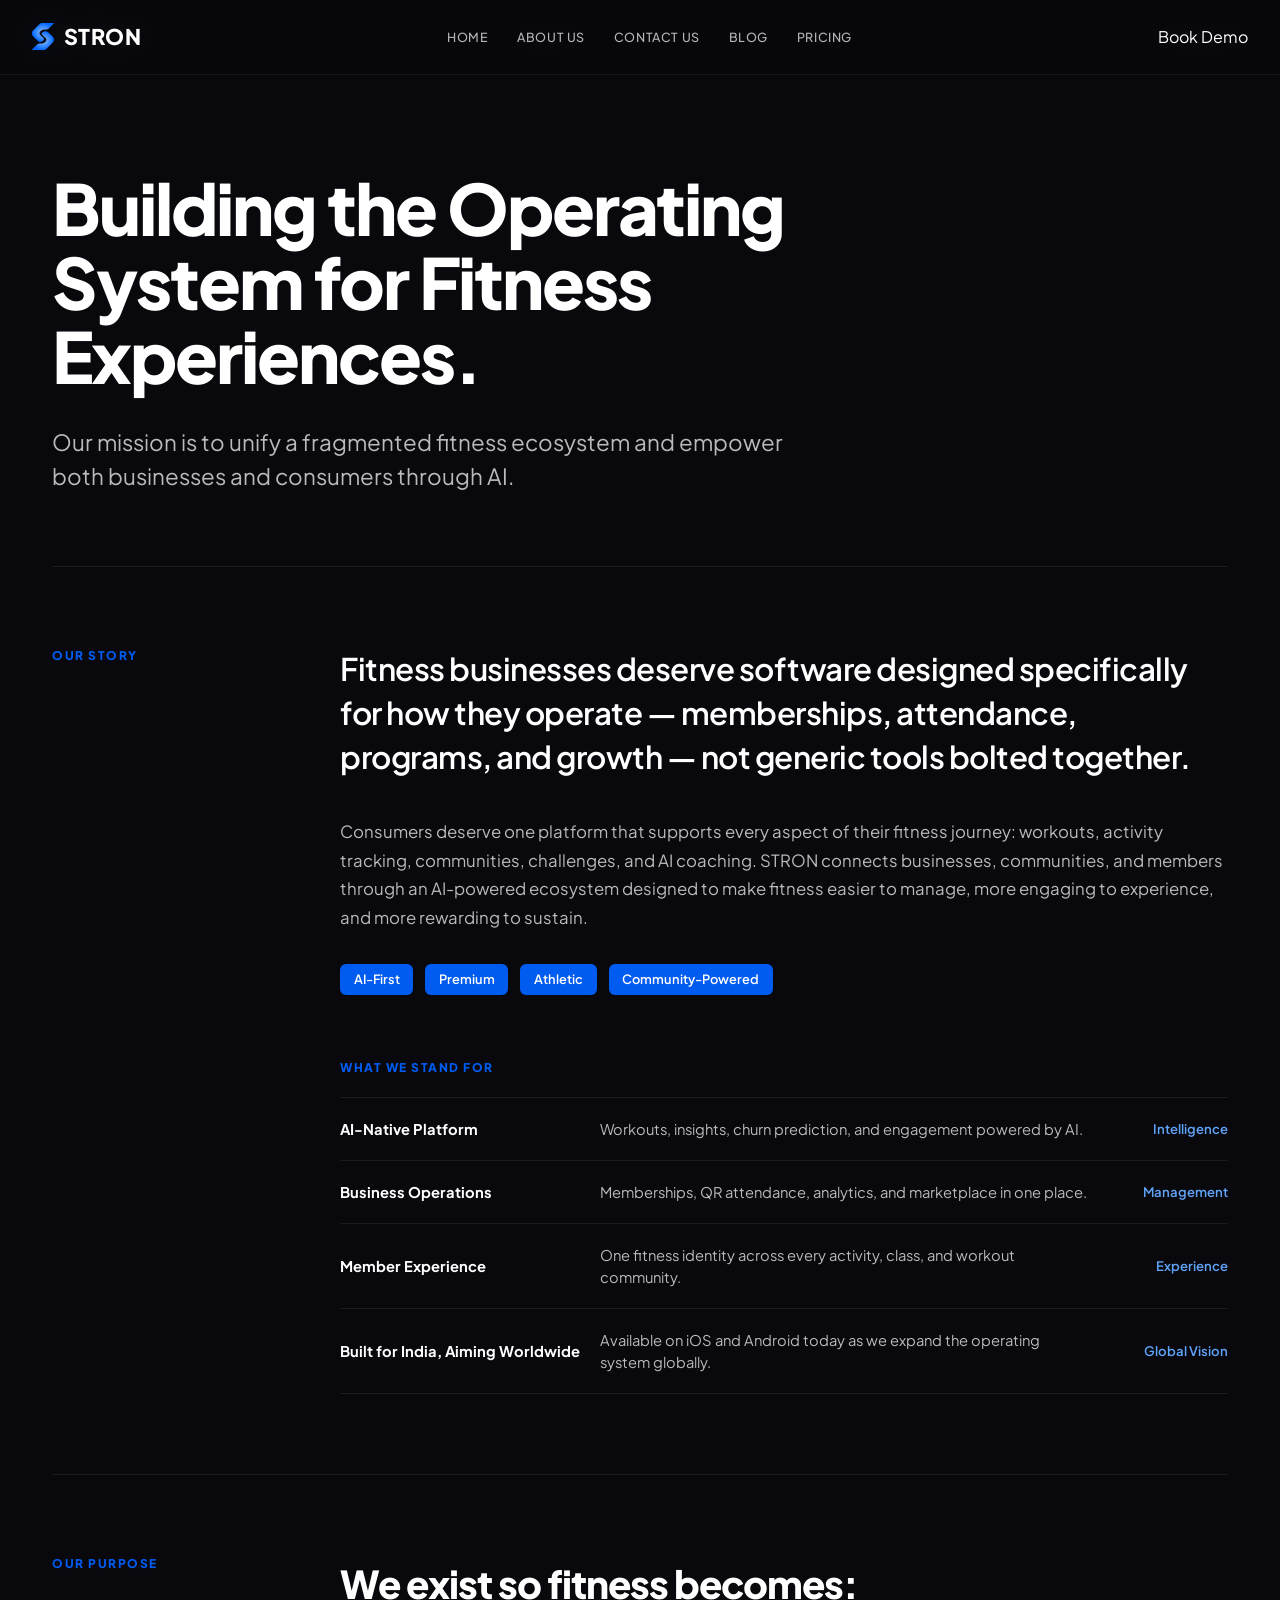
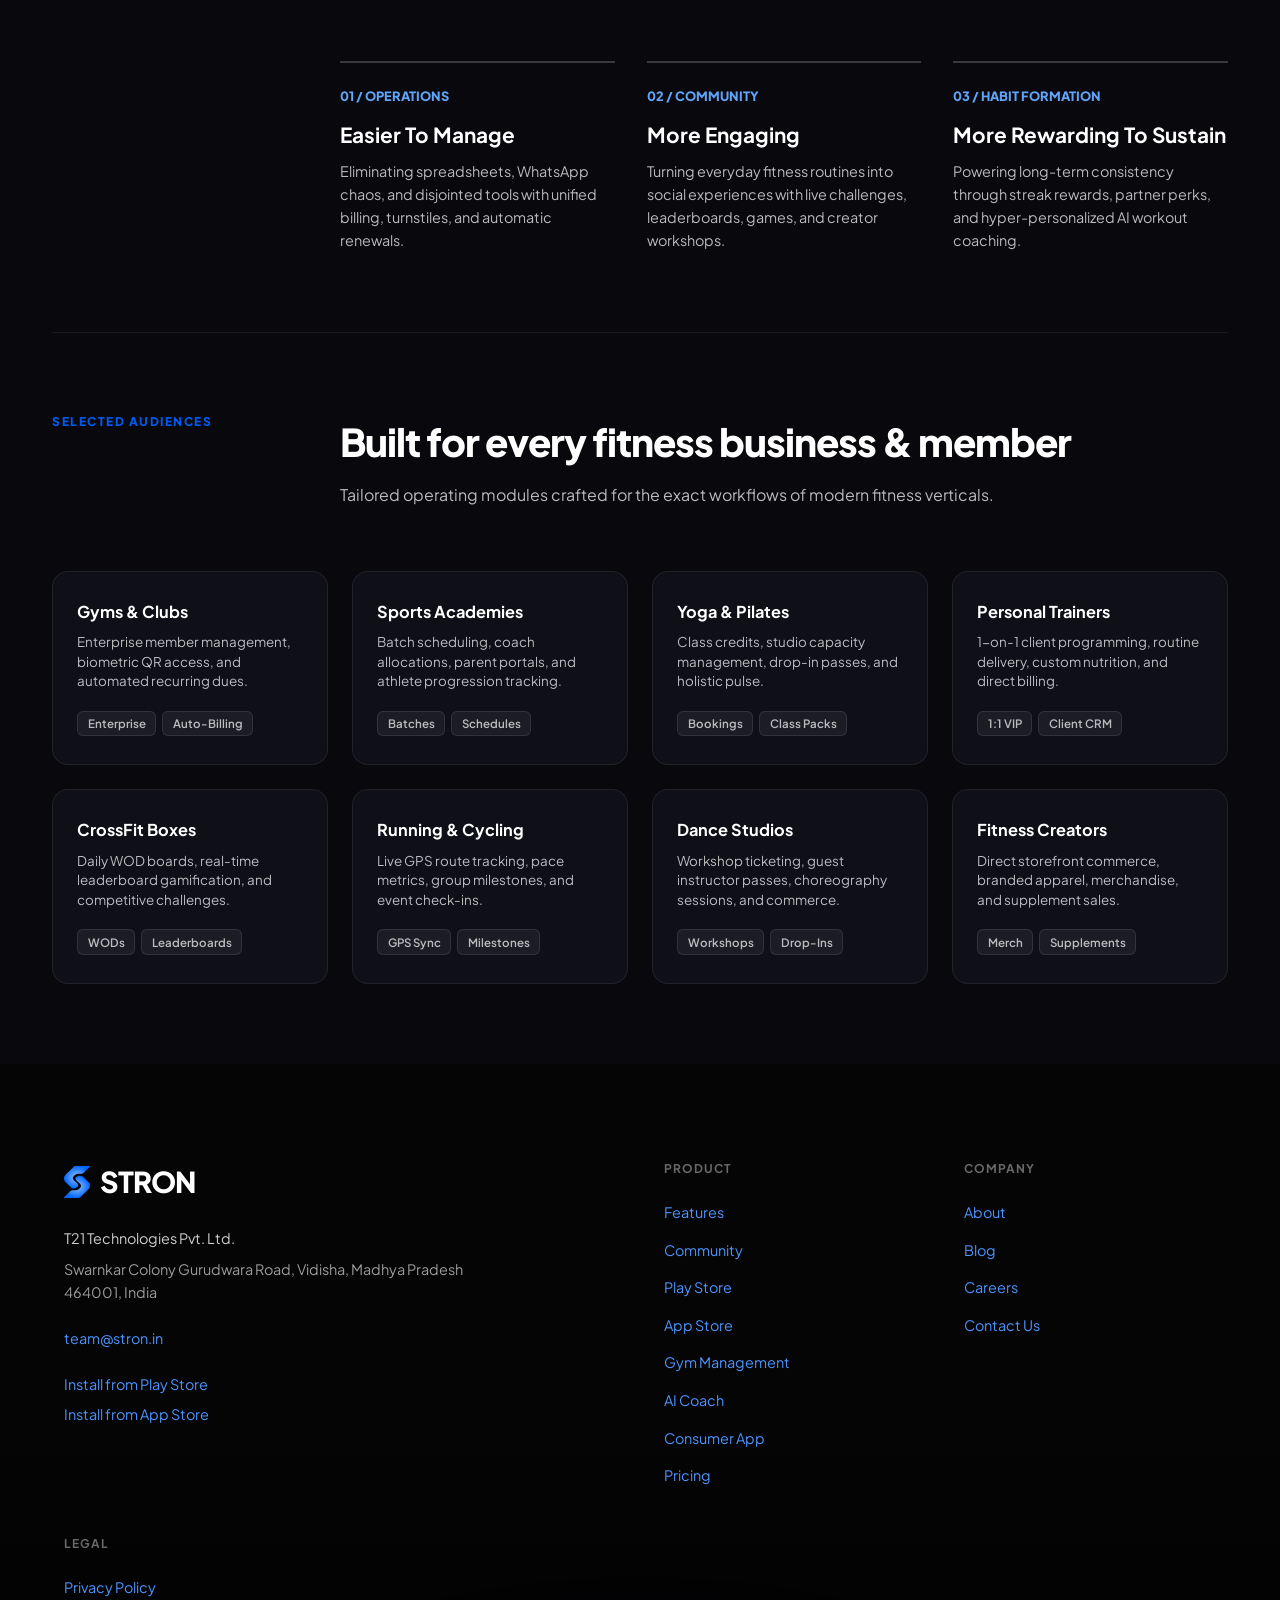
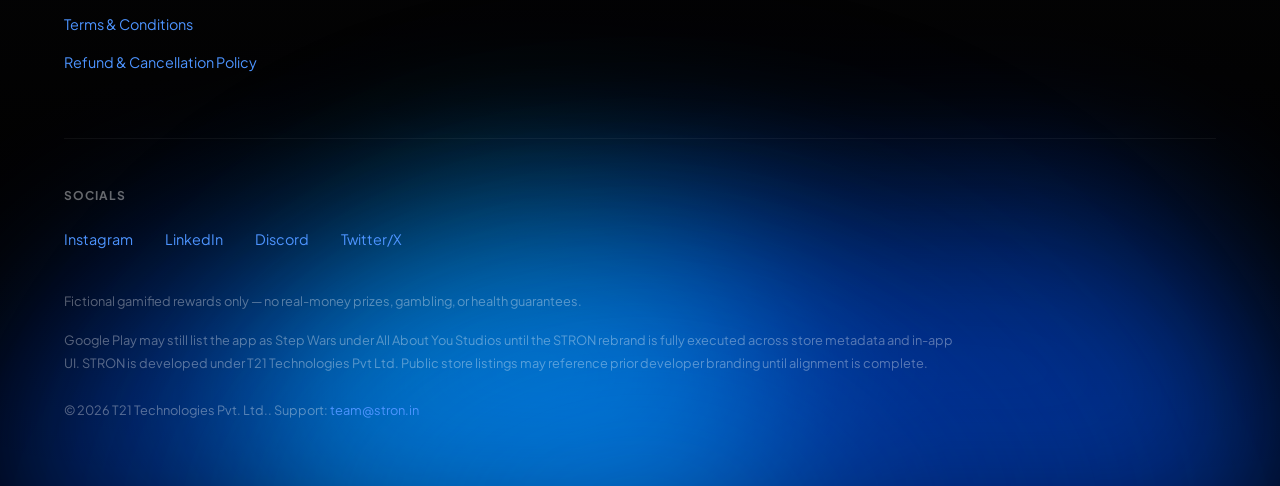
==== commit 5b98e9df: "Restore full-size hero section dimensions and enable universal smart floating sticky navbar on all p" ====
--- a/about.html
+++ b/about.html
@@ -398,6 +398,46 @@
             <link rel="icon" type="image/svg+xml" href="assets/stron-logo.svg">
 </head>
 <body>
+    <nav id="sticky-nav" class="nav new-nav" style="position: fixed; top: 0; left: 0; right: 0; z-index: 9999; transform: translateY(-100%); transition: transform 0.3s cubic-bezier(0.16, 1, 0.3, 1); background: rgba(8, 8, 12, 0.96); backdrop-filter: blur(14px); -webkit-backdrop-filter: blur(14px); border-bottom: 1px solid rgba(255, 255, 255, 0.06);">
+        <div class="nav-container">
+            <a href="index.html" class="logo">
+                <svg class="logo-icon" width="22" height="27" viewBox="0 0 207 254" fill="none" xmlns="http://www.w3.org/2000/svg">
+                    <g>
+                        <path d="M119.61 254H2.19376C1.37286 253.073 0.592382 252.178 -0.421875 251.452V250.891C3.44531 246.013 8.56581 241.421 13.0834 237.075L31.8728 218.886C38.3569 212.604 47.3205 202.12 54.2921 197.125C57.6344 194.773 61.5206 193.311 65.5843 192.876C68.734 192.508 72.9636 192.65 76.1591 192.638C85.9774 192.605 94.4669 193.851 104.113 190.7C107.746 189.514 109.817 188.971 113.178 186.753C116.354 184.657 119.265 183.018 122 180.5C125.295 177.467 127.652 174.89 130.544 171.37C134.824 166.16 135.874 161.624 135.212 155.003C134.498 147.851 130.367 143.802 125.343 139.053C123.724 137.523 122.715 136.394 120.878 134.917C116.255 131.202 111.481 126.819 107.188 122.747C104.383 120.086 98.19 114.933 96.5099 111.966C93.3748 107.814 89.9271 103.588 90.5 98.5004C90.808 93.0054 97.5716 89.1618 101.73 85.9311C103.238 84.7593 107.549 81.9455 109.344 81.2072C116.141 78.4123 128.041 76.6711 135.212 79.0002C139.656 78.9809 146.045 81.143 149.166 83.9515C153.592 87.9066 157.954 91.933 162.25 96.0294C164.477 98.1724 166.621 100.4 168.835 102.555C170.472 104.136 172.208 105.536 173.851 107.115C180.424 113.431 186.955 119.819 193.508 126.151C195.379 127.959 197.227 129.785 198.705 131.889C204.995 140.827 207.49 151.893 205.643 162.665C203.741 173.518 199.319 180.541 191.128 187.607C190.314 188.308 189.383 189.307 188.604 190.08L167.775 210.587C157.96 220.266 148.639 229.798 138.663 239.42L131.487 246.211C128.523 249.063 126.535 251.624 122.436 252.833C121.597 253.081 120.291 253.481 119.61 254Z" fill="url(#paint0_radial_logo_sticky)"/>
+                        <path d="M86.3885 0H203.805C204.626 0.927005 205.406 1.82229 206.421 2.54762V3.10913C202.553 7.98727 197.433 12.5793 192.915 16.9249L174.126 35.1137C167.642 41.3963 158.678 51.8801 151.707 56.8751C148.364 59.2269 144.478 60.6892 140.414 61.1239C137.265 61.492 133.035 61.3505 129.84 61.3615C120.021 61.3953 111.532 60.1488 101.886 63.2995C98.2527 64.4864 96.1824 65.0287 92.8213 67.2471C89.6451 69.3434 86.7343 71.482 83.999 74C80.7043 77.0329 78.3469 79.1098 75.4548 82.63C71.1747 87.8398 70.1247 92.3757 70.7866 98.9974C71.5011 106.149 75.6321 110.198 80.6561 114.947C82.2749 116.477 83.2837 117.606 85.121 119.083C89.7435 122.798 94.5177 127.181 98.8107 131.253C101.616 133.914 107.809 139.067 109.489 142.034C112.624 146.186 112.995 150.333 112.422 155.42C112.114 160.915 108.427 164.838 104.269 168.069C102.761 169.241 98.4501 172.055 96.6547 172.793C89.8578 175.588 77.3399 181.262 70.169 178.933C65.7253 178.952 59.9542 172.857 56.8332 170.049C52.407 166.093 48.0452 162.067 43.7493 157.971C41.5223 155.828 39.3785 153.6 37.1642 151.445C35.5273 149.864 33.7911 148.464 32.1477 146.885C25.5751 140.569 19.0443 134.181 12.4911 127.849C10.6202 126.041 8.77172 124.215 7.29434 122.111C1.00402 113.173 -1.49052 102.107 0.356312 91.3347C2.25794 80.482 6.6798 73.459 14.8713 66.3933C15.6846 65.6917 16.6155 64.6929 17.3953 63.92L38.2243 43.413C48.0391 33.734 57.36 24.2024 67.336 14.5802L74.5115 7.78897C77.4759 4.93724 79.4642 2.37637 83.5625 1.16656C84.4022 0.918715 85.7083 0.518667 86.3885 0Z" fill="url(#paint1_radial_logo_sticky)"/>
+                    </g>
+                    <defs>
+                        <radialGradient id="paint0_radial_logo_sticky" cx="0" cy="0" r="1" gradientUnits="userSpaceOnUse" gradientTransform="translate(102.908 164.26) rotate(90) scale(89.7406 103.33)">
+                            <stop stop-color="#96C1FF"/>
+                            <stop offset="1" stop-color="#0067FF"/>
+                        </radialGradient>
+                        <radialGradient id="paint1_radial_logo_sticky" cx="0" cy="0" r="1" gradientUnits="userSpaceOnUse" gradientTransform="translate(103.091 89.7406) rotate(90) scale(89.7406 103.33)">
+                            <stop stop-color="#96C1FF"/>
+                            <stop offset="1" stop-color="#0067FF"/>
+                        </radialGradient>
+                    </defs>
+                </svg>
+                STRON
+            </a>
+            <div class="nav-links">
+                <a href="index.html" class="nav-link">HOME</a>
+                <a href="about.html" class="nav-link">ABOUT US</a>
+                <a href="contact.html" class="nav-link">CONTACT US</a>
+                <a href="blog.html" class="nav-link">BLOG</a>
+                <a href="pricing.html" class="nav-link">PRICING</a>
+            </div>
+            <div class="nav-cta" style="display: flex; align-items: center;">
+                <a href="contact.html" class="nav-pill-btn btn-nav-demo">
+                    Book Demo
+                </a>
+            </div>
+            <button class="mobile-menu-toggle" aria-label="Toggle menu">
+                <span></span>
+                <span></span>
+            </button>
+        </div>
+    </nav>
+
 
     <!-- Minimalist Dark Navigation Bar -->
                 <!-- Top Black Navigation Bar -->
--- a/style.css
+++ b/style.css
@@ -400,22 +400,13 @@
 }
 
 .new-nav {
-    position: fixed;
-    top: 0;
-    left: 0;
-    right: 0;
+    position: relative;
     width: 100%;
     height: 75px;
     display: flex;
     align-items: center;
-    background: rgba(8, 8, 12, 0.88);
-    backdrop-filter: blur(16px);
-    -webkit-backdrop-filter: blur(16px);
-    border-bottom: 1px solid rgba(255, 255, 255, 0.06);
-    z-index: 9999;
-    transform: translateY(0);
-    transition: transform 0.35s cubic-bezier(0.16, 1, 0.3, 1), background 0.3s ease, border-color 0.3s ease;
-    will-change: transform;
+    background: #08080c;
+    z-index: 100;
 }
 
 .nav-divider {
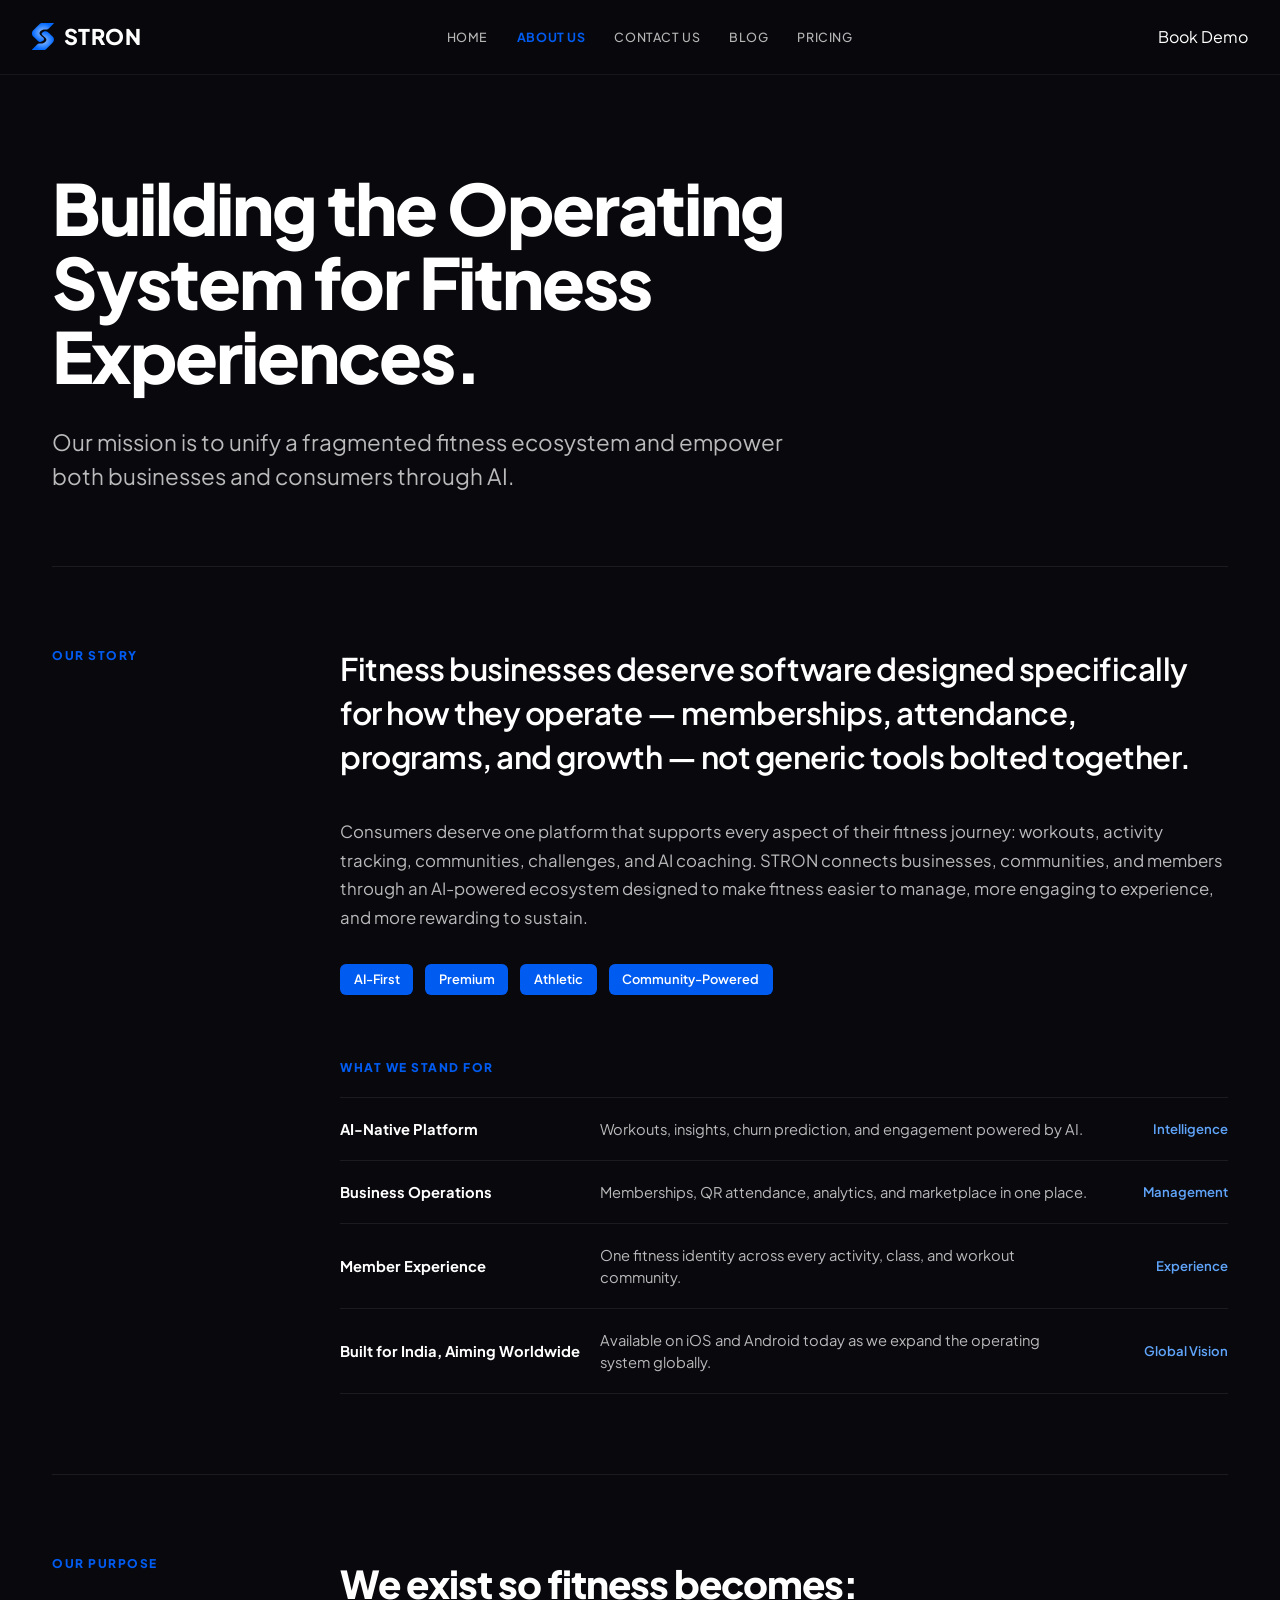
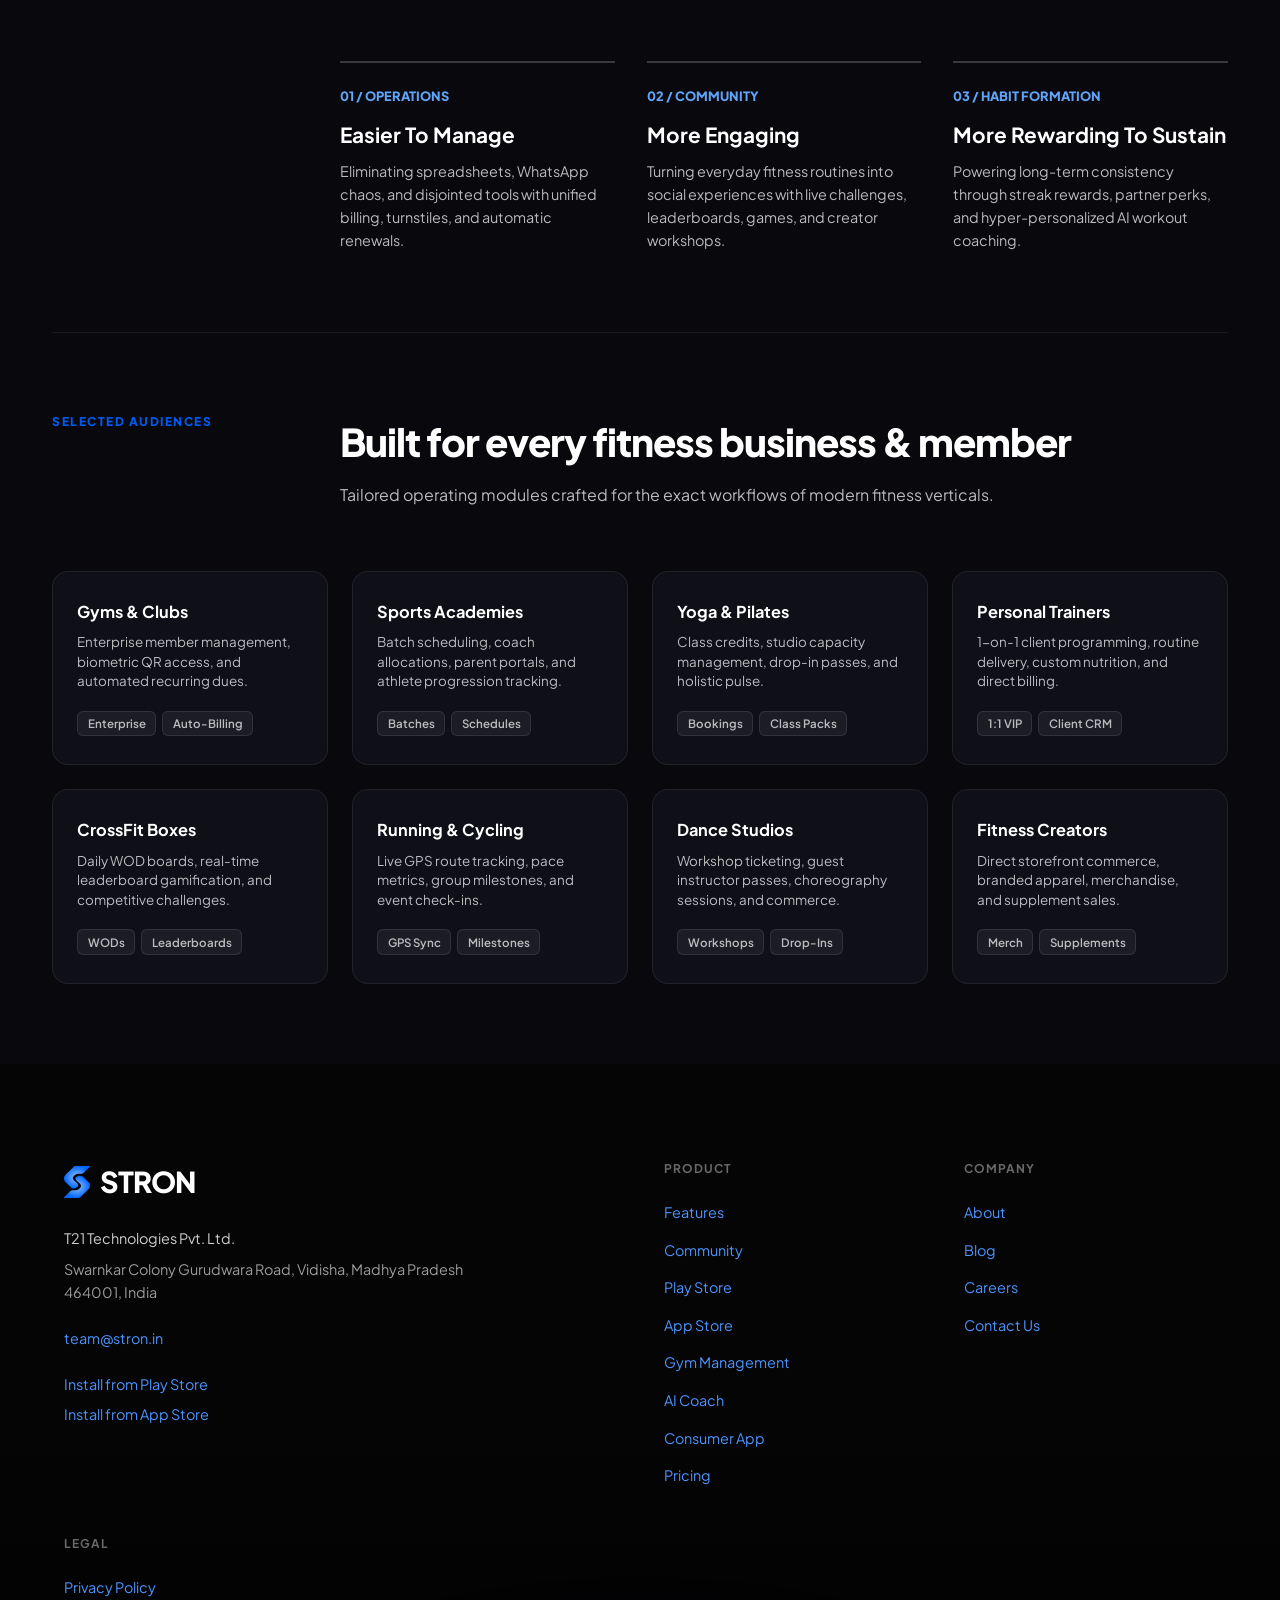
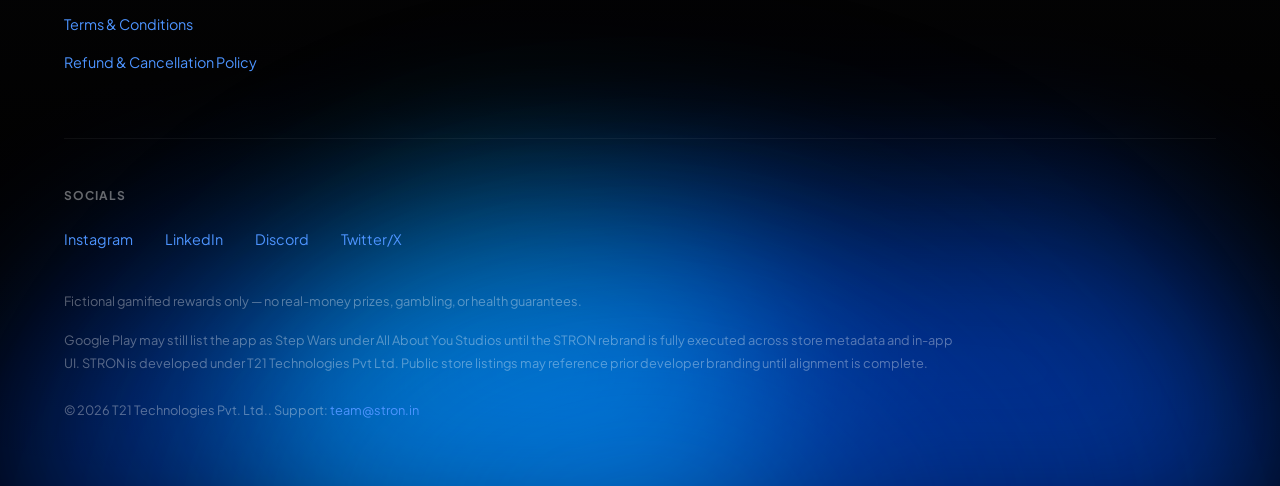
==== commit 2b42e7dc: "Eliminate duplicate navigation bars; unify into single fixed smart navbar across all pages" ====
--- a/about.html
+++ b/about.html
@@ -398,47 +398,6 @@
             <link rel="icon" type="image/svg+xml" href="assets/stron-logo.svg">
 </head>
 <body>
-    <nav id="sticky-nav" class="nav new-nav" style="position: fixed; top: 0; left: 0; right: 0; z-index: 9999; transform: translateY(-100%); transition: transform 0.3s cubic-bezier(0.16, 1, 0.3, 1); background: rgba(8, 8, 12, 0.96); backdrop-filter: blur(14px); -webkit-backdrop-filter: blur(14px); border-bottom: 1px solid rgba(255, 255, 255, 0.06);">
-        <div class="nav-container">
-            <a href="index.html" class="logo">
-                <svg class="logo-icon" width="22" height="27" viewBox="0 0 207 254" fill="none" xmlns="http://www.w3.org/2000/svg">
-                    <g>
-                        <path d="M119.61 254H2.19376C1.37286 253.073 0.592382 252.178 -0.421875 251.452V250.891C3.44531 246.013 8.56581 241.421 13.0834 237.075L31.8728 218.886C38.3569 212.604 47.3205 202.12 54.2921 197.125C57.6344 194.773 61.5206 193.311 65.5843 192.876C68.734 192.508 72.9636 192.65 76.1591 192.638C85.9774 192.605 94.4669 193.851 104.113 190.7C107.746 189.514 109.817 188.971 113.178 186.753C116.354 184.657 119.265 183.018 122 180.5C125.295 177.467 127.652 174.89 130.544 171.37C134.824 166.16 135.874 161.624 135.212 155.003C134.498 147.851 130.367 143.802 125.343 139.053C123.724 137.523 122.715 136.394 120.878 134.917C116.255 131.202 111.481 126.819 107.188 122.747C104.383 120.086 98.19 114.933 96.5099 111.966C93.3748 107.814 89.9271 103.588 90.5 98.5004C90.808 93.0054 97.5716 89.1618 101.73 85.9311C103.238 84.7593 107.549 81.9455 109.344 81.2072C116.141 78.4123 128.041 76.6711 135.212 79.0002C139.656 78.9809 146.045 81.143 149.166 83.9515C153.592 87.9066 157.954 91.933 162.25 96.0294C164.477 98.1724 166.621 100.4 168.835 102.555C170.472 104.136 172.208 105.536 173.851 107.115C180.424 113.431 186.955 119.819 193.508 126.151C195.379 127.959 197.227 129.785 198.705 131.889C204.995 140.827 207.49 151.893 205.643 162.665C203.741 173.518 199.319 180.541 191.128 187.607C190.314 188.308 189.383 189.307 188.604 190.08L167.775 210.587C157.96 220.266 148.639 229.798 138.663 239.42L131.487 246.211C128.523 249.063 126.535 251.624 122.436 252.833C121.597 253.081 120.291 253.481 119.61 254Z" fill="url(#paint0_radial_logo_sticky)"/>
-                        <path d="M86.3885 0H203.805C204.626 0.927005 205.406 1.82229 206.421 2.54762V3.10913C202.553 7.98727 197.433 12.5793 192.915 16.9249L174.126 35.1137C167.642 41.3963 158.678 51.8801 151.707 56.8751C148.364 59.2269 144.478 60.6892 140.414 61.1239C137.265 61.492 133.035 61.3505 129.84 61.3615C120.021 61.3953 111.532 60.1488 101.886 63.2995C98.2527 64.4864 96.1824 65.0287 92.8213 67.2471C89.6451 69.3434 86.7343 71.482 83.999 74C80.7043 77.0329 78.3469 79.1098 75.4548 82.63C71.1747 87.8398 70.1247 92.3757 70.7866 98.9974C71.5011 106.149 75.6321 110.198 80.6561 114.947C82.2749 116.477 83.2837 117.606 85.121 119.083C89.7435 122.798 94.5177 127.181 98.8107 131.253C101.616 133.914 107.809 139.067 109.489 142.034C112.624 146.186 112.995 150.333 112.422 155.42C112.114 160.915 108.427 164.838 104.269 168.069C102.761 169.241 98.4501 172.055 96.6547 172.793C89.8578 175.588 77.3399 181.262 70.169 178.933C65.7253 178.952 59.9542 172.857 56.8332 170.049C52.407 166.093 48.0452 162.067 43.7493 157.971C41.5223 155.828 39.3785 153.6 37.1642 151.445C35.5273 149.864 33.7911 148.464 32.1477 146.885C25.5751 140.569 19.0443 134.181 12.4911 127.849C10.6202 126.041 8.77172 124.215 7.29434 122.111C1.00402 113.173 -1.49052 102.107 0.356312 91.3347C2.25794 80.482 6.6798 73.459 14.8713 66.3933C15.6846 65.6917 16.6155 64.6929 17.3953 63.92L38.2243 43.413C48.0391 33.734 57.36 24.2024 67.336 14.5802L74.5115 7.78897C77.4759 4.93724 79.4642 2.37637 83.5625 1.16656C84.4022 0.918715 85.7083 0.518667 86.3885 0Z" fill="url(#paint1_radial_logo_sticky)"/>
-                    </g>
-                    <defs>
-                        <radialGradient id="paint0_radial_logo_sticky" cx="0" cy="0" r="1" gradientUnits="userSpaceOnUse" gradientTransform="translate(102.908 164.26) rotate(90) scale(89.7406 103.33)">
-                            <stop stop-color="#96C1FF"/>
-                            <stop offset="1" stop-color="#0067FF"/>
-                        </radialGradient>
-                        <radialGradient id="paint1_radial_logo_sticky" cx="0" cy="0" r="1" gradientUnits="userSpaceOnUse" gradientTransform="translate(103.091 89.7406) rotate(90) scale(89.7406 103.33)">
-                            <stop stop-color="#96C1FF"/>
-                            <stop offset="1" stop-color="#0067FF"/>
-                        </radialGradient>
-                    </defs>
-                </svg>
-                STRON
-            </a>
-            <div class="nav-links">
-                <a href="index.html" class="nav-link">HOME</a>
-                <a href="about.html" class="nav-link">ABOUT US</a>
-                <a href="contact.html" class="nav-link">CONTACT US</a>
-                <a href="blog.html" class="nav-link">BLOG</a>
-                <a href="pricing.html" class="nav-link">PRICING</a>
-            </div>
-            <div class="nav-cta" style="display: flex; align-items: center;">
-                <a href="contact.html" class="nav-pill-btn btn-nav-demo">
-                    Book Demo
-                </a>
-            </div>
-            <button class="mobile-menu-toggle" aria-label="Toggle menu">
-                <span></span>
-                <span></span>
-            </button>
-        </div>
-    </nav>
-
-
     <!-- Minimalist Dark Navigation Bar -->
                 <!-- Top Black Navigation Bar -->
         <nav class="nav new-nav">
--- a/style.css
+++ b/style.css
@@ -260,16 +260,44 @@
 }
 
 /* ==========================================================================
-   NAVIGATION
+   NAVIGATION (SINGLE UNIFIED FIXED NAVBAR)
    ========================================================================== */
-/* ==========================================================================
-   HERO CARD & NAVIGATION
-   ========================================================================== */
+.new-nav {
+    position: fixed;
+    top: 0;
+    left: 0;
+    right: 0;
+    width: 100%;
+    height: 75px;
+    display: flex;
+    align-items: center;
+    background: rgba(8, 8, 12, 0.95);
+    backdrop-filter: blur(16px);
+    -webkit-backdrop-filter: blur(16px);
+    border-bottom: 1px solid rgba(255, 255, 255, 0.06);
+    z-index: 9999;
+    transform: translateY(0);
+    transition: transform 0.35s cubic-bezier(0.16, 1, 0.3, 1), background 0.3s ease, border-color 0.3s ease;
+    will-change: transform;
+}
+
+/* Page Spacing for Fixed 75px Navbar */
 .hero-card-wrapper {
+    margin-top: 75px;
     padding: 0.2rem 0.65rem 0.65rem 0.65rem;
     width: 100%;
     background: #08080c;
     box-sizing: border-box;
+}
+
+.editorial-container,
+.contact-container,
+.article-container {
+    padding-top: 75px;
+}
+
+.pricing-hero {
+    margin-top: 75px;
 }
 
 .hero-card {
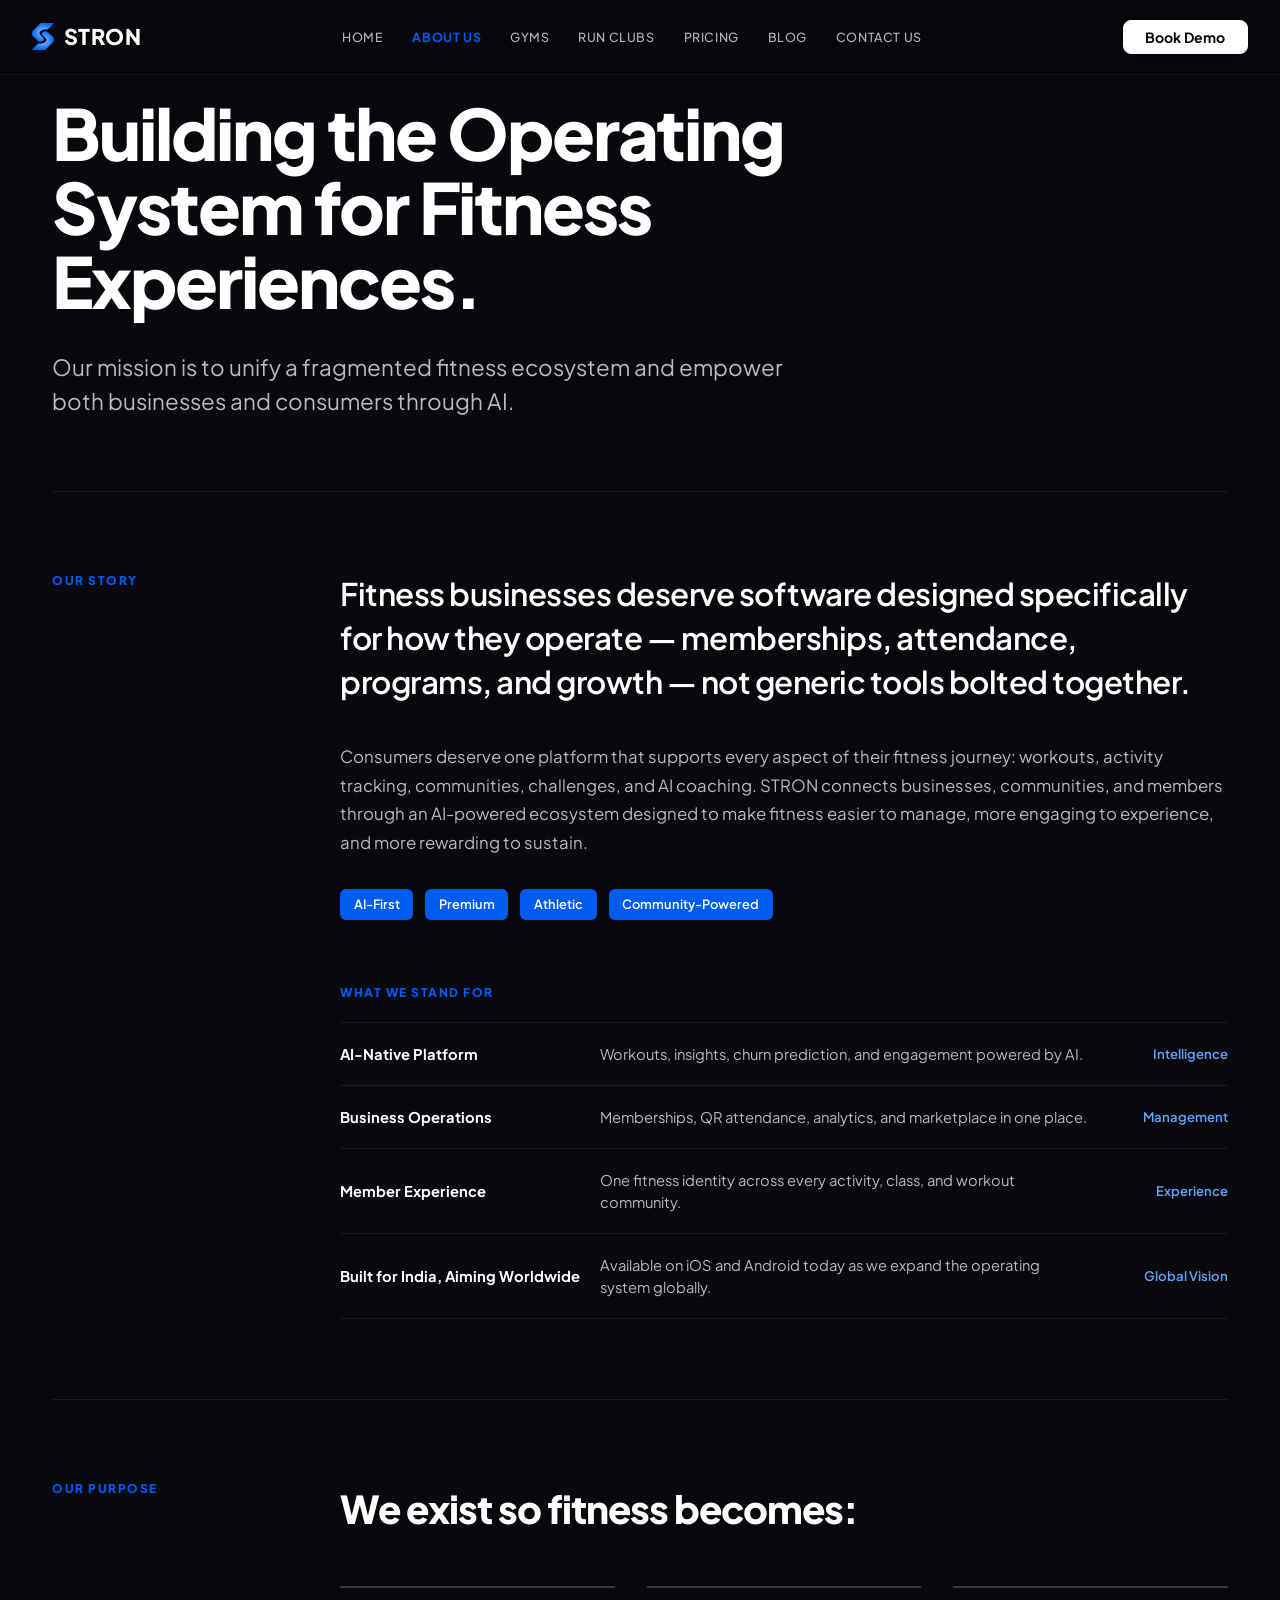
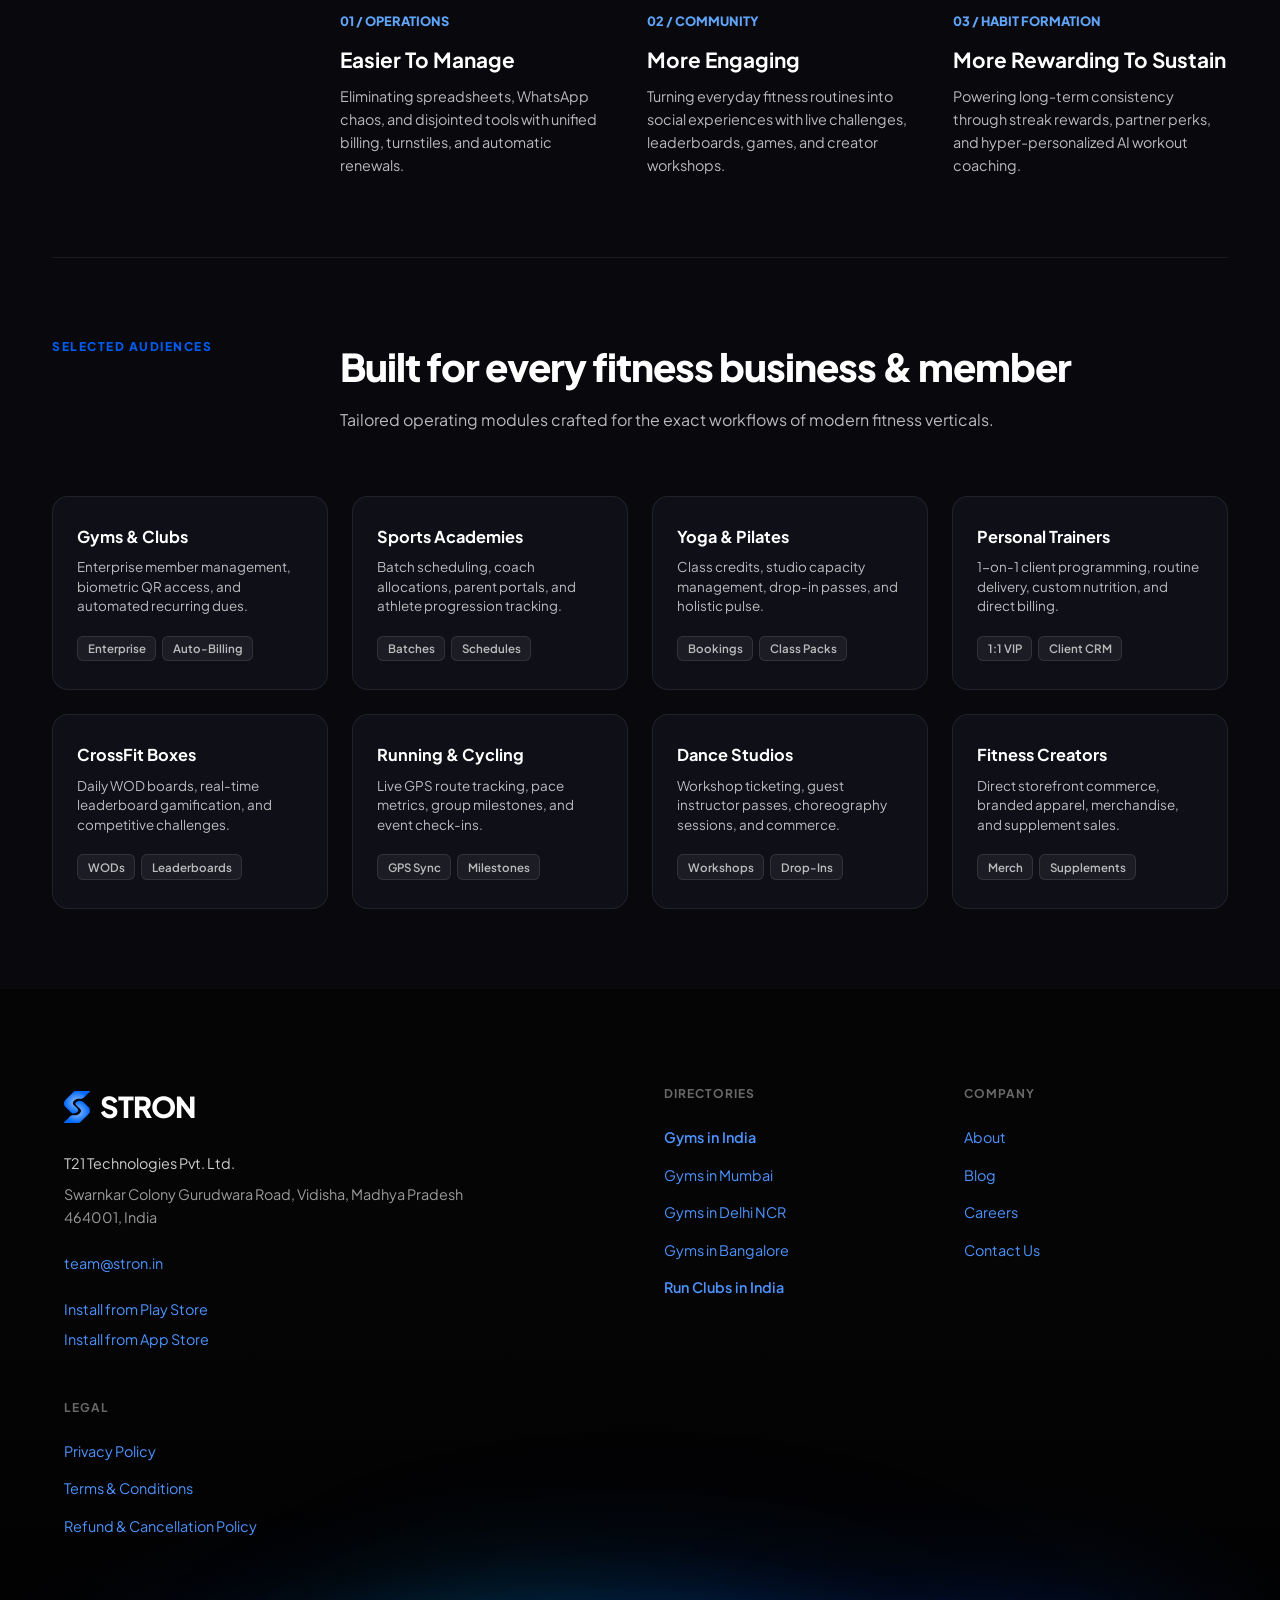
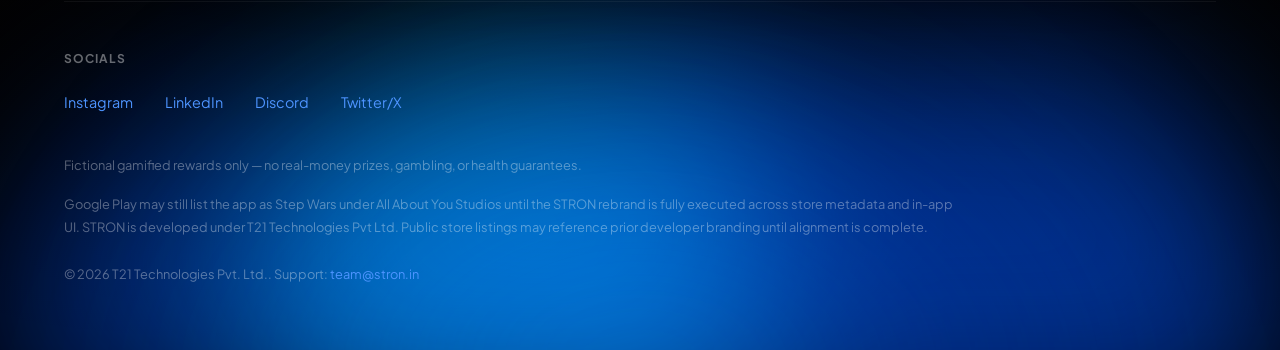
==== commit 39a49882: "Add Gyms in India Directory with dedicated City SEO pages and Run Clubs in India Directory" ====
--- a/about.html
+++ b/about.html
@@ -424,9 +424,11 @@
                 <div class="nav-links">
                     <a href="index.html" class="nav-link">HOME</a>
                     <a href="about.html" class="nav-link active">ABOUT US</a>
+                    <a href="gyms.html" class="nav-link">GYMS</a>
+                    <a href="run-clubs.html" class="nav-link">RUN CLUBS</a>
+                    <a href="pricing.html" class="nav-link">PRICING</a>
+                    <a href="blog.html" class="nav-link">BLOG</a>
                     <a href="contact.html" class="nav-link">CONTACT US</a>
-                    <a href="blog.html" class="nav-link">BLOG</a>
-                    <a href="pricing.html" class="nav-link">PRICING</a>
                 </div>
                 <div class="nav-cta" style="display: flex; align-items: center;">
                 <a href="contact.html" class="nav-pill-btn btn-nav-demo">
@@ -702,18 +704,15 @@
                     </div>
                 </div>
 
-                <!-- Col 2 -->
-                <div>
-                    <div style="font-size: 0.75rem; font-weight: 700; color: rgba(255,255,255,0.4); letter-spacing: 1px; margin-bottom: 1.5rem; text-transform: uppercase;">Product</div>
+                <!-- Col 2: Directories -->
+                <div>
+                    <div style="font-size: 0.75rem; font-weight: 700; color: rgba(255,255,255,0.4); letter-spacing: 1px; margin-bottom: 1.5rem; text-transform: uppercase;">Directories</div>
                     <div style="display: flex; flex-direction: column; gap: 1rem;">
-                        <a href="index.html" style="color: #4d94ff; text-decoration: none; font-size: 0.9rem;">Features</a>
-                        <a href="index.html" style="color: #4d94ff; text-decoration: none; font-size: 0.9rem;">Community</a>
-                        <a href="https://play.google.com/store/apps/details?id=com.stepwars.stepwarsnew_app" target="_blank" style="color: #4d94ff; text-decoration: none; font-size: 0.9rem;">Play Store</a>
-                        <a href="https://apps.apple.com" target="_blank" style="color: #4d94ff; text-decoration: none; font-size: 0.9rem;">App Store</a>
-                        <a href="index.html" style="color: #4d94ff; text-decoration: none; font-size: 0.9rem;">Gym Management</a>
-                        <a href="index.html" style="color: #4d94ff; text-decoration: none; font-size: 0.9rem;">AI Coach</a>
-                        <a href="index.html" style="color: #4d94ff; text-decoration: none; font-size: 0.9rem;">Consumer App</a>
-                        <a href="pricing.html" style="color: #4d94ff; text-decoration: none; font-size: 0.9rem;">Pricing</a>
+                        <a href="gyms.html" style="color: #4d94ff; text-decoration: none; font-size: 0.9rem; font-weight: 600;">Gyms in India</a>
+                        <a href="gyms-mumbai.html" style="color: #4d94ff; text-decoration: none; font-size: 0.9rem;">Gyms in Mumbai</a>
+                        <a href="gyms-delhi.html" style="color: #4d94ff; text-decoration: none; font-size: 0.9rem;">Gyms in Delhi NCR</a>
+                        <a href="gyms-bangalore.html" style="color: #4d94ff; text-decoration: none; font-size: 0.9rem;">Gyms in Bangalore</a>
+                        <a href="run-clubs.html" style="color: #4d94ff; text-decoration: none; font-size: 0.9rem; font-weight: 600;">Run Clubs in India</a>
                     </div>
                 </div>
 
--- a/style.css
+++ b/style.css
@@ -260,7 +260,7 @@
 }
 
 /* ==========================================================================
-   NAVIGATION (SINGLE UNIFIED FIXED NAVBAR)
+   NAVIGATION (GLOBAL FIXED SMART NAVBAR)
    ========================================================================== */
 .new-nav {
     position: fixed;
@@ -275,13 +275,13 @@
     backdrop-filter: blur(16px);
     -webkit-backdrop-filter: blur(16px);
     border-bottom: 1px solid rgba(255, 255, 255, 0.06);
-    z-index: 9999;
+    z-index: 99999;
     transform: translateY(0);
     transition: transform 0.35s cubic-bezier(0.16, 1, 0.3, 1), background 0.3s ease, border-color 0.3s ease;
     will-change: transform;
 }
 
-/* Page Spacing for Fixed 75px Navbar */
+/* Page Spacing for Fixed 75px Navbar - Perfectly flush with Hero Card */
 .hero-card-wrapper {
     margin-top: 75px;
     padding: 0.2rem 0.65rem 0.65rem 0.65rem;
@@ -297,7 +297,7 @@
 }
 
 .pricing-hero {
-    margin-top: 75px;
+    padding-top: 90px !important;
 }
 
 .hero-card {
@@ -427,15 +427,7 @@
     z-index: 0;
 }
 
-.new-nav {
-    position: relative;
-    width: 100%;
-    height: 75px;
-    display: flex;
-    align-items: center;
-    background: #08080c;
-    z-index: 100;
-}
+/* duplicate .new-nav removed */
 
 .nav-divider {
     width: 1px;
@@ -5038,3 +5030,308 @@
     opacity: 1;
     transform: scale(1.04);
 }
+
+/* ==========================================================================
+   NAVBAR BOOK DEMO BUTTON (SOLID WHITE RECTANGULAR BUTTON)
+   ========================================================================== */
+.btn-nav-demo,
+.nav-cta .nav-pill-btn {
+    display: inline-flex !important;
+    align-items: center !important;
+    justify-content: center !important;
+    background: #ffffff !important;
+    color: #08080c !important;
+    font-weight: 700 !important;
+    font-size: 0.88rem !important;
+    padding: 0.55rem 1.35rem !important;
+    border-radius: 8px !important;
+    text-decoration: none !important;
+    border: 1px solid #ffffff !important;
+    box-shadow: 0 4px 14px rgba(0, 0, 0, 0.25) !important;
+    transition: transform 0.2s cubic-bezier(0.16, 1, 0.3, 1), background 0.2s ease, box-shadow 0.2s ease, color 0.2s ease !important;
+    cursor: pointer !important;
+    white-space: nowrap !important;
+    line-height: 1 !important;
+}
+
+.btn-nav-demo:hover,
+.nav-cta .nav-pill-btn:hover {
+    background: #f0f4ff !important;
+    color: #005bf0 !important;
+    transform: translateY(-1px) scale(1.02) !important;
+    box-shadow: 0 6px 20px rgba(0, 91, 240, 0.32) !important;
+}
+
+.btn-nav-demo:active,
+.nav-cta .nav-pill-btn:active {
+    transform: translateY(0px) scale(0.98) !important;
+}
+
+/* ==========================================================================
+   STRON DIRECTORY: GYMS & RUN CLUBS (PREMIUM DARK GLASS DESIGN)
+   ========================================================================== */
+
+/* Search & City Filter Bar */
+.directory-hero-section {
+    padding-top: 3.5rem;
+    padding-bottom: 2.5rem;
+    text-align: center;
+    max-width: 900px;
+    margin: 0 auto;
+    position: relative;
+    z-index: 10;
+}
+
+.directory-search-wrapper {
+    max-width: 720px;
+    margin: 2rem auto 1.5rem auto;
+    position: relative;
+    display: flex;
+    align-items: center;
+}
+
+.directory-search-input {
+    width: 100%;
+    background: rgba(14, 17, 27, 0.85);
+    border: 1px solid rgba(255, 255, 255, 0.14);
+    border-radius: 12px;
+    padding: 0.95rem 1.25rem 0.95rem 3.2rem;
+    color: #ffffff;
+    font-size: 1rem;
+    outline: none;
+    transition: border-color 0.2s ease, box-shadow 0.2s ease, background 0.2s ease;
+    backdrop-filter: blur(12px);
+    -webkit-backdrop-filter: blur(12px);
+}
+
+.directory-search-input:focus {
+    border-color: #38bdf8;
+    background: rgba(18, 22, 35, 0.95);
+    box-shadow: 0 0 0 3px rgba(56, 189, 248, 0.18), 0 10px 30px rgba(0, 0, 0, 0.5);
+}
+
+.directory-search-icon {
+    position: absolute;
+    left: 1.15rem;
+    color: rgba(255, 255, 255, 0.45);
+    pointer-events: none;
+    display: flex;
+    align-items: center;
+    justify-content: center;
+}
+
+/* City Filter Chips */
+.city-filter-container {
+    display: flex;
+    gap: 0.5rem;
+    overflow-x: auto;
+    padding: 0.5rem 0 1.25rem 0;
+    margin-bottom: 2rem;
+    scrollbar-width: none;
+    -ms-overflow-style: none;
+    justify-content: center;
+    flex-wrap: wrap;
+}
+
+.city-filter-container::-webkit-scrollbar {
+    display: none;
+}
+
+.city-filter-chip {
+    background: rgba(255, 255, 255, 0.05);
+    border: 1px solid rgba(255, 255, 255, 0.1);
+    color: rgba(255, 255, 255, 0.75);
+    padding: 0.45rem 1rem;
+    border-radius: 999px;
+    font-size: 0.85rem;
+    font-weight: 600;
+    cursor: pointer;
+    white-space: nowrap;
+    transition: all 0.2s cubic-bezier(0.16, 1, 0.3, 1);
+    text-decoration: none;
+    display: inline-flex;
+    align-items: center;
+    gap: 0.4rem;
+}
+
+.city-filter-chip:hover {
+    background: rgba(255, 255, 255, 0.1);
+    color: #ffffff;
+    border-color: rgba(255, 255, 255, 0.25);
+    transform: translateY(-1px);
+}
+
+.city-filter-chip.active {
+    background: #005bf0;
+    border-color: #005bf0;
+    color: #ffffff;
+    box-shadow: 0 4px 15px rgba(0, 91, 240, 0.4);
+}
+
+/* STRON Ranking Badges */
+.stron-rank-badge {
+    display: inline-flex;
+    align-items: center;
+    gap: 0.35rem;
+    background: linear-gradient(135deg, rgba(0, 91, 240, 0.25), rgba(56, 189, 248, 0.2));
+    border: 1px solid rgba(56, 189, 248, 0.35);
+    color: #38bdf8;
+    font-size: 0.75rem;
+    font-weight: 800;
+    letter-spacing: 0.4px;
+    padding: 0.3rem 0.65rem;
+    border-radius: 6px;
+    text-transform: uppercase;
+}
+
+.stron-rank-badge.top-rank {
+    background: linear-gradient(135deg, rgba(245, 158, 11, 0.2), rgba(251, 191, 36, 0.15));
+    border-color: rgba(245, 158, 11, 0.45);
+    color: #fbbf24;
+}
+
+/* Directory Cards Grid */
+.directory-grid {
+    display: grid;
+    grid-template-columns: repeat(auto-fill, minmax(330px, 1fr));
+    gap: 1.5rem;
+    margin-bottom: 4rem;
+}
+
+.directory-card {
+    background: rgba(14, 16, 26, 0.75);
+    border: 1px solid rgba(255, 255, 255, 0.08);
+    border-radius: 16px;
+    overflow: hidden;
+    display: flex;
+    flex-direction: column;
+    justify-content: space-between;
+    transition: transform 0.25s cubic-bezier(0.16, 1, 0.3, 1), border-color 0.25s ease, box-shadow 0.25s ease;
+    backdrop-filter: blur(14px);
+    -webkit-backdrop-filter: blur(14px);
+    position: relative;
+}
+
+.directory-card:hover {
+    transform: translateY(-4px);
+    border-color: rgba(56, 189, 248, 0.35);
+    box-shadow: 0 16px 36px rgba(0, 0, 0, 0.45), 0 0 24px rgba(0, 91, 240, 0.15);
+}
+
+.directory-card-header {
+    padding: 1.35rem 1.35rem 0.85rem 1.35rem;
+    display: flex;
+    justify-content: space-between;
+    align-items: flex-start;
+    gap: 0.75rem;
+}
+
+.directory-card-body {
+    padding: 0 1.35rem 1.25rem 1.35rem;
+    flex: 1;
+}
+
+.directory-card-title {
+    font-size: 1.2rem;
+    font-weight: 700;
+    color: #ffffff;
+    margin: 0 0 0.35rem 0;
+    line-height: 1.3;
+}
+
+.directory-card-location {
+    display: flex;
+    align-items: center;
+    gap: 0.35rem;
+    color: rgba(255, 255, 255, 0.65);
+    font-size: 0.85rem;
+    margin-bottom: 0.85rem;
+}
+
+.directory-card-stats {
+    display: flex;
+    align-items: center;
+    gap: 1rem;
+    margin-bottom: 1rem;
+    padding-bottom: 0.85rem;
+    border-bottom: 1px solid rgba(255, 255, 255, 0.06);
+}
+
+.directory-card-tags {
+    display: flex;
+    gap: 0.4rem;
+    flex-wrap: wrap;
+    margin-bottom: 1rem;
+}
+
+.directory-tag {
+    font-size: 0.72rem;
+    font-weight: 600;
+    padding: 0.25rem 0.6rem;
+    border-radius: 999px;
+    background: rgba(255, 255, 255, 0.06);
+    color: rgba(255, 255, 255, 0.8);
+    border: 1px solid rgba(255, 255, 255, 0.08);
+}
+
+.directory-card-footer {
+    padding: 1rem 1.35rem;
+    background: rgba(8, 10, 18, 0.6);
+    border-top: 1px solid rgba(255, 255, 255, 0.05);
+    display: flex;
+    justify-content: space-between;
+    align-items: center;
+}
+
+/* High Conversion Lead Banner */
+.directory-lead-banner {
+    background: linear-gradient(135deg, rgba(0, 91, 240, 0.16) 0%, rgba(56, 189, 248, 0.1) 100%);
+    border: 1px solid rgba(56, 189, 248, 0.28);
+    border-radius: 20px;
+    padding: 2.25rem 2rem;
+    display: flex;
+    align-items: center;
+    justify-content: space-between;
+    gap: 2rem;
+    margin: 2.5rem 0 3.5rem 0;
+    box-shadow: 0 20px 50px rgba(0, 0, 0, 0.35);
+    position: relative;
+    overflow: hidden;
+}
+
+@media (max-width: 768px) {
+    .directory-lead-banner {
+        flex-direction: column;
+        text-align: center;
+        align-items: stretch;
+        gap: 1.5rem;
+    }
+}
+
+/* Top Cities Quick Jump Grid */
+.city-hub-grid {
+    display: grid;
+    grid-template-columns: repeat(auto-fill, minmax(220px, 1fr));
+    gap: 1.2rem;
+    margin: 2rem 0 3.5rem 0;
+}
+
+.city-hub-card {
+    background: rgba(14, 16, 26, 0.7);
+    border: 1px solid rgba(255, 255, 255, 0.08);
+    border-radius: 14px;
+    padding: 1.35rem 1.25rem;
+    display: flex;
+    align-items: center;
+    justify-content: space-between;
+    text-decoration: none;
+    color: #ffffff;
+    transition: all 0.2s cubic-bezier(0.16, 1, 0.3, 1);
+}
+
+.city-hub-card:hover {
+    background: rgba(0, 91, 240, 0.12);
+    border-color: rgba(56, 189, 248, 0.4);
+    transform: translateY(-2px);
+    box-shadow: 0 10px 25px rgba(0, 0, 0, 0.35);
+}
